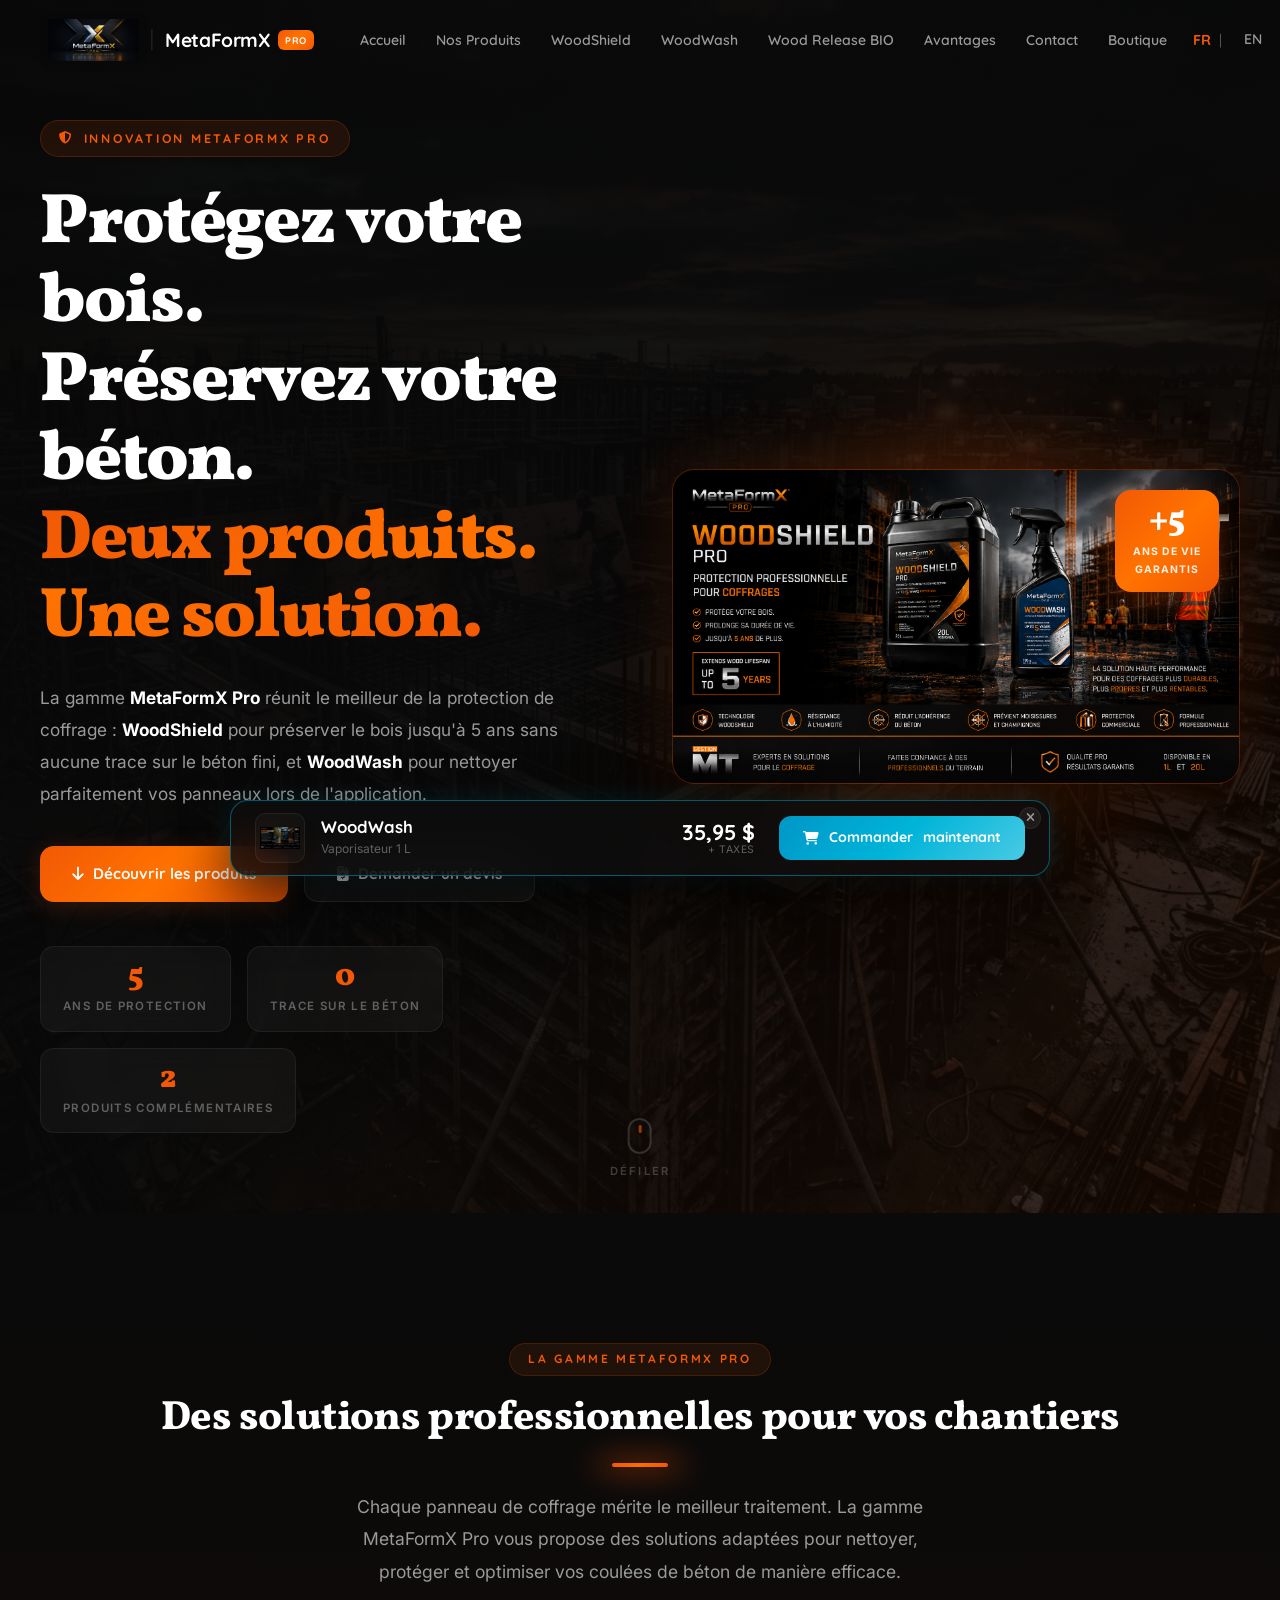
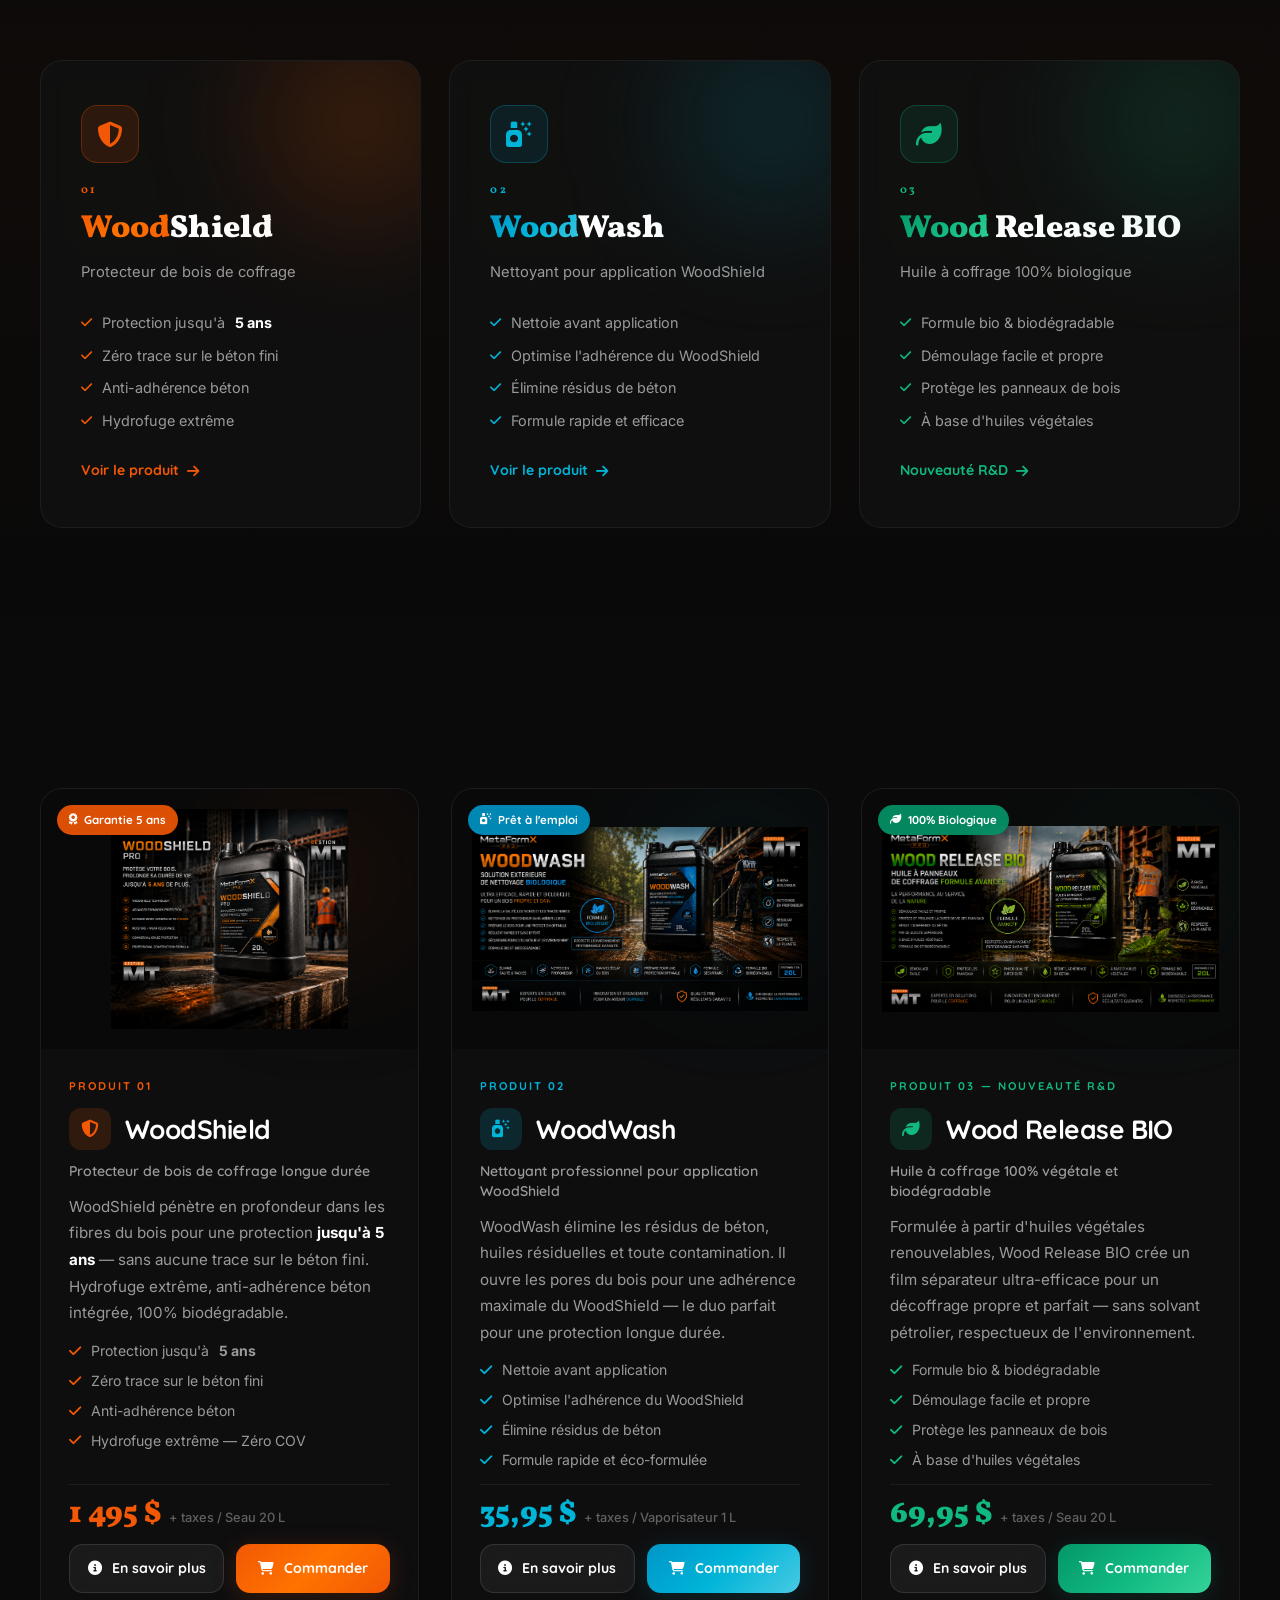
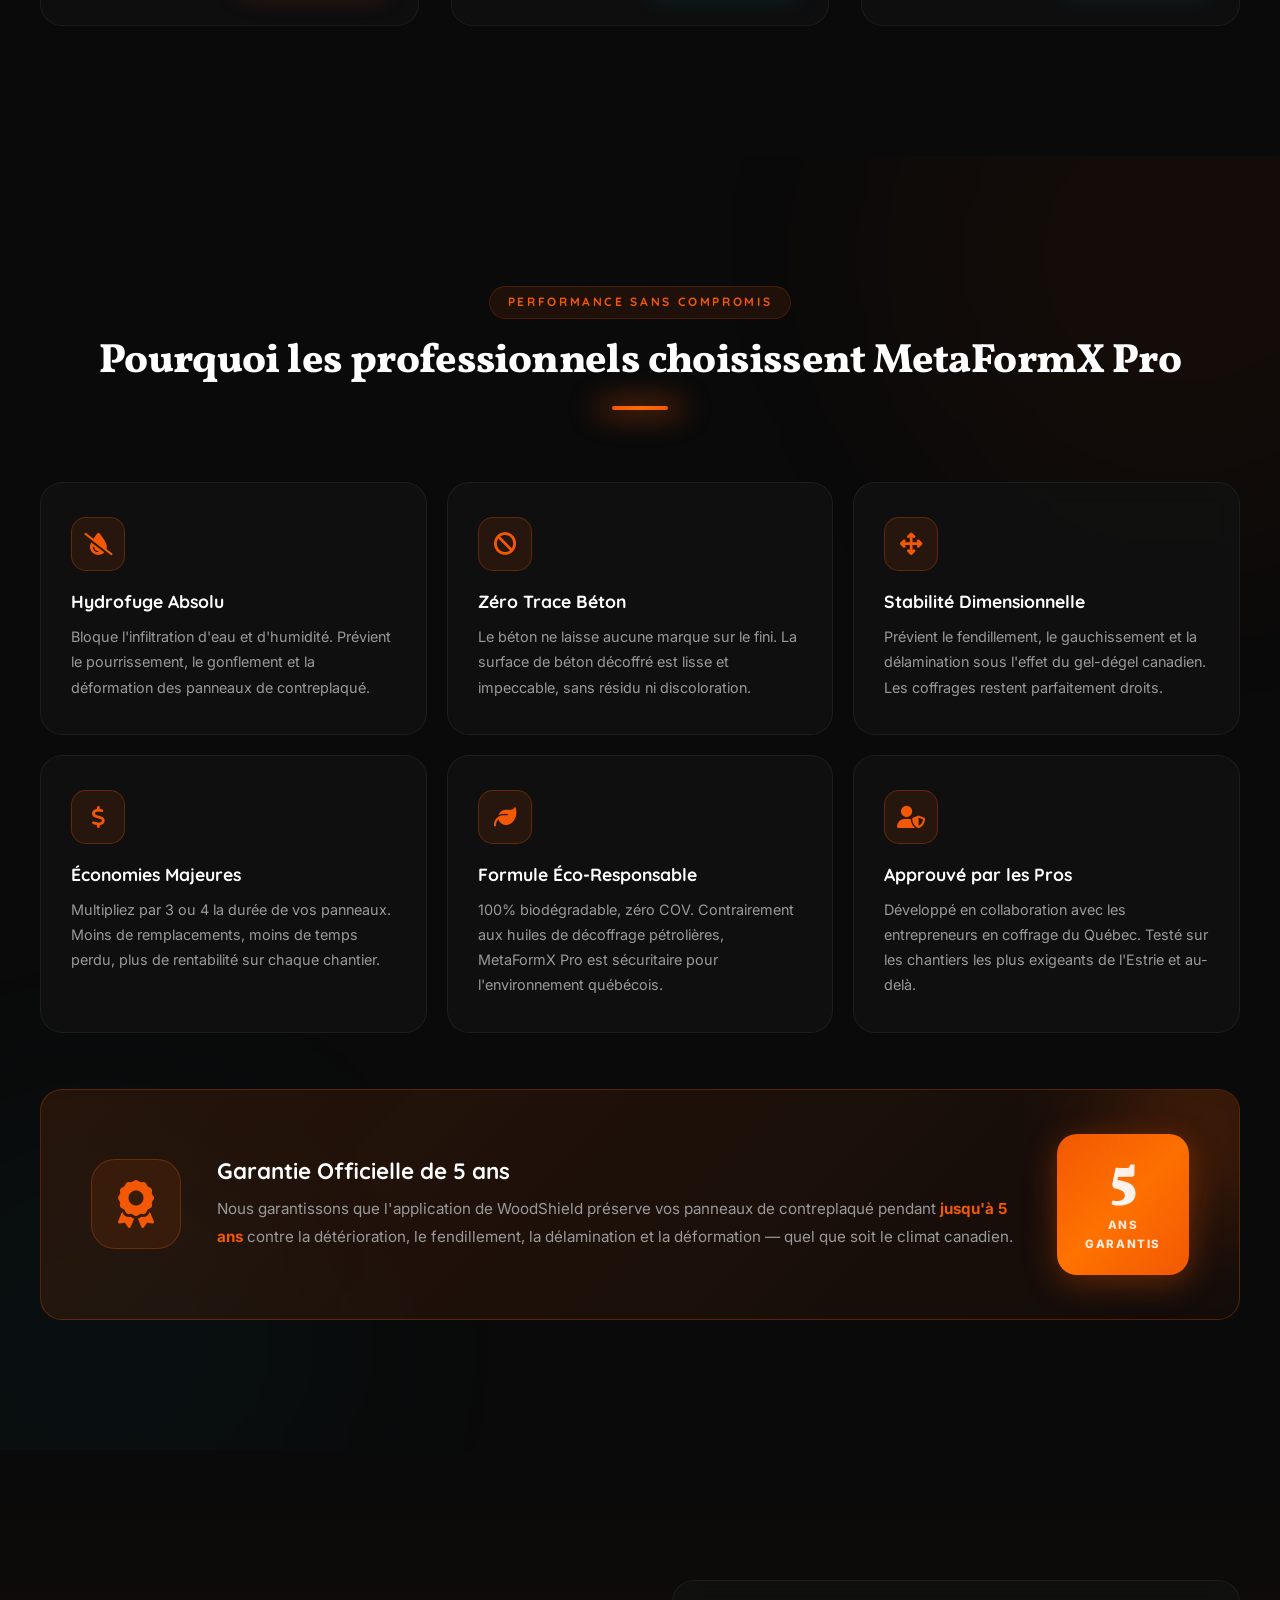
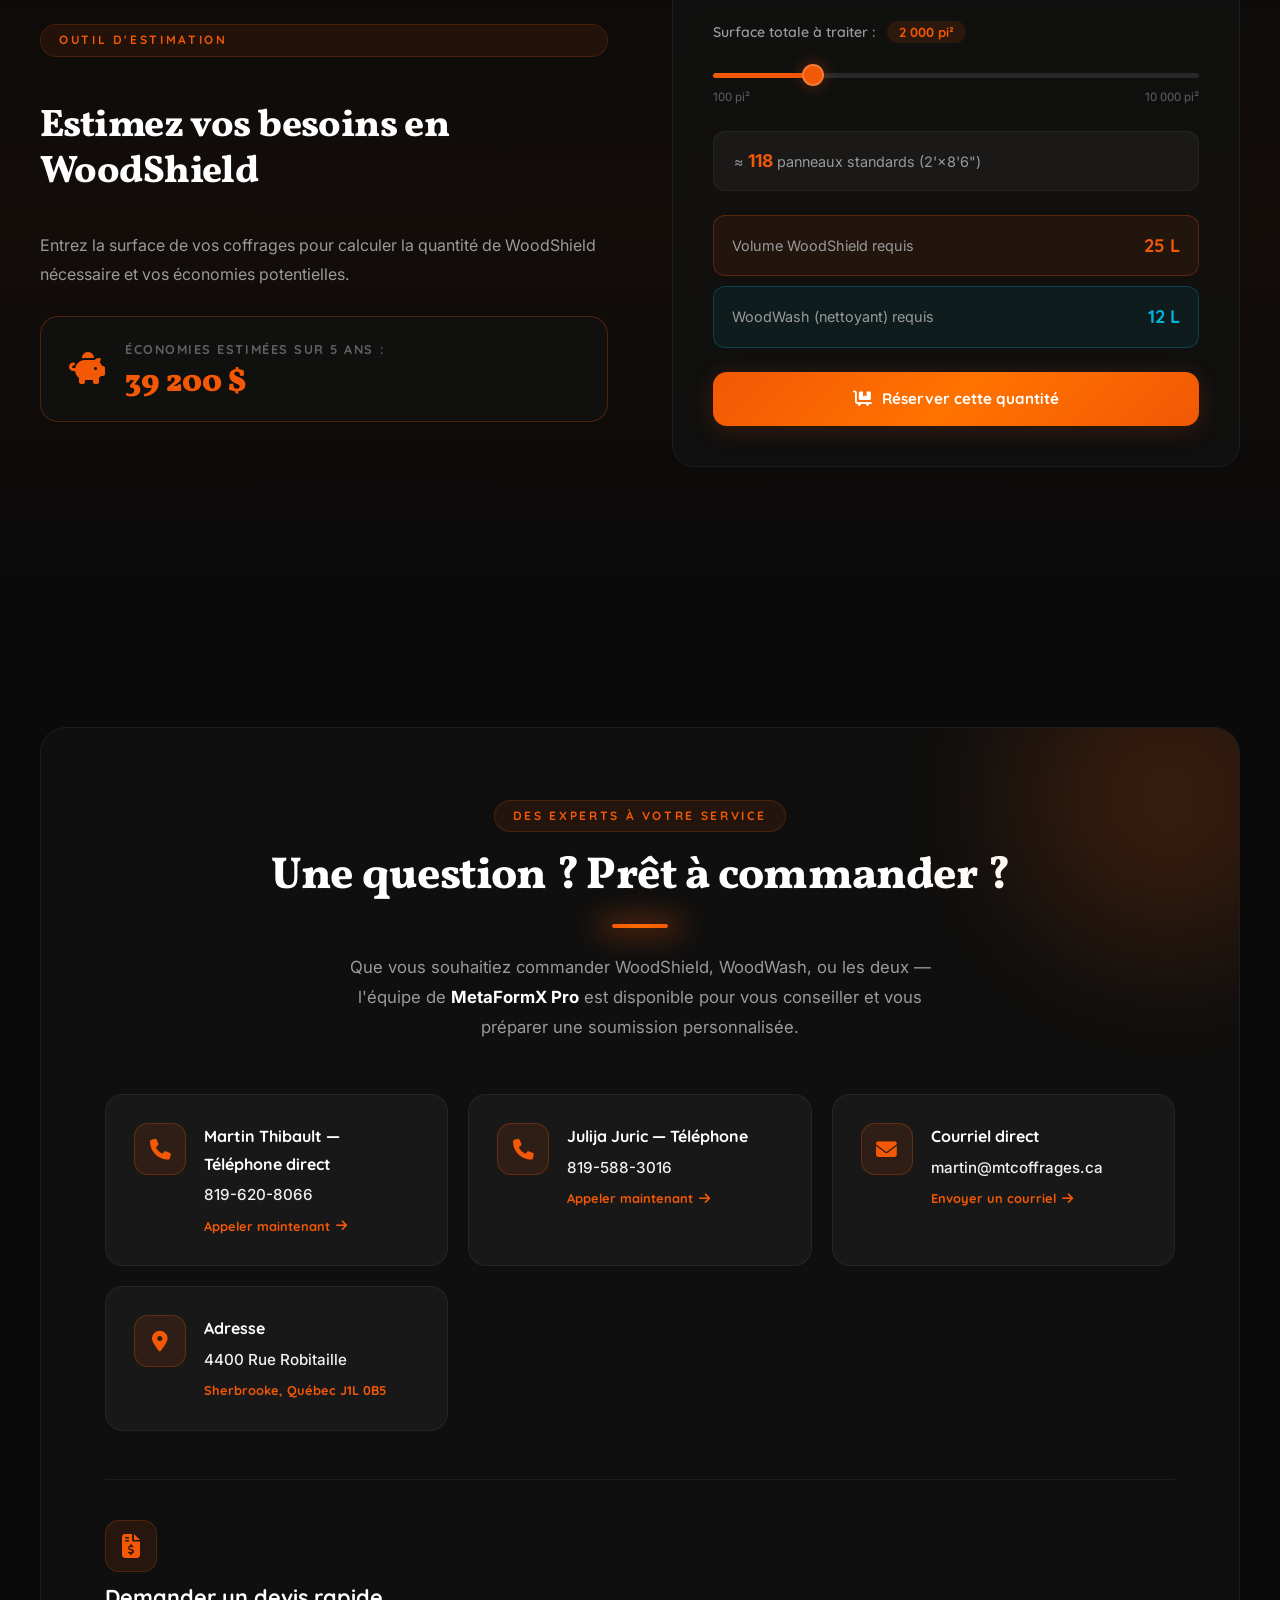
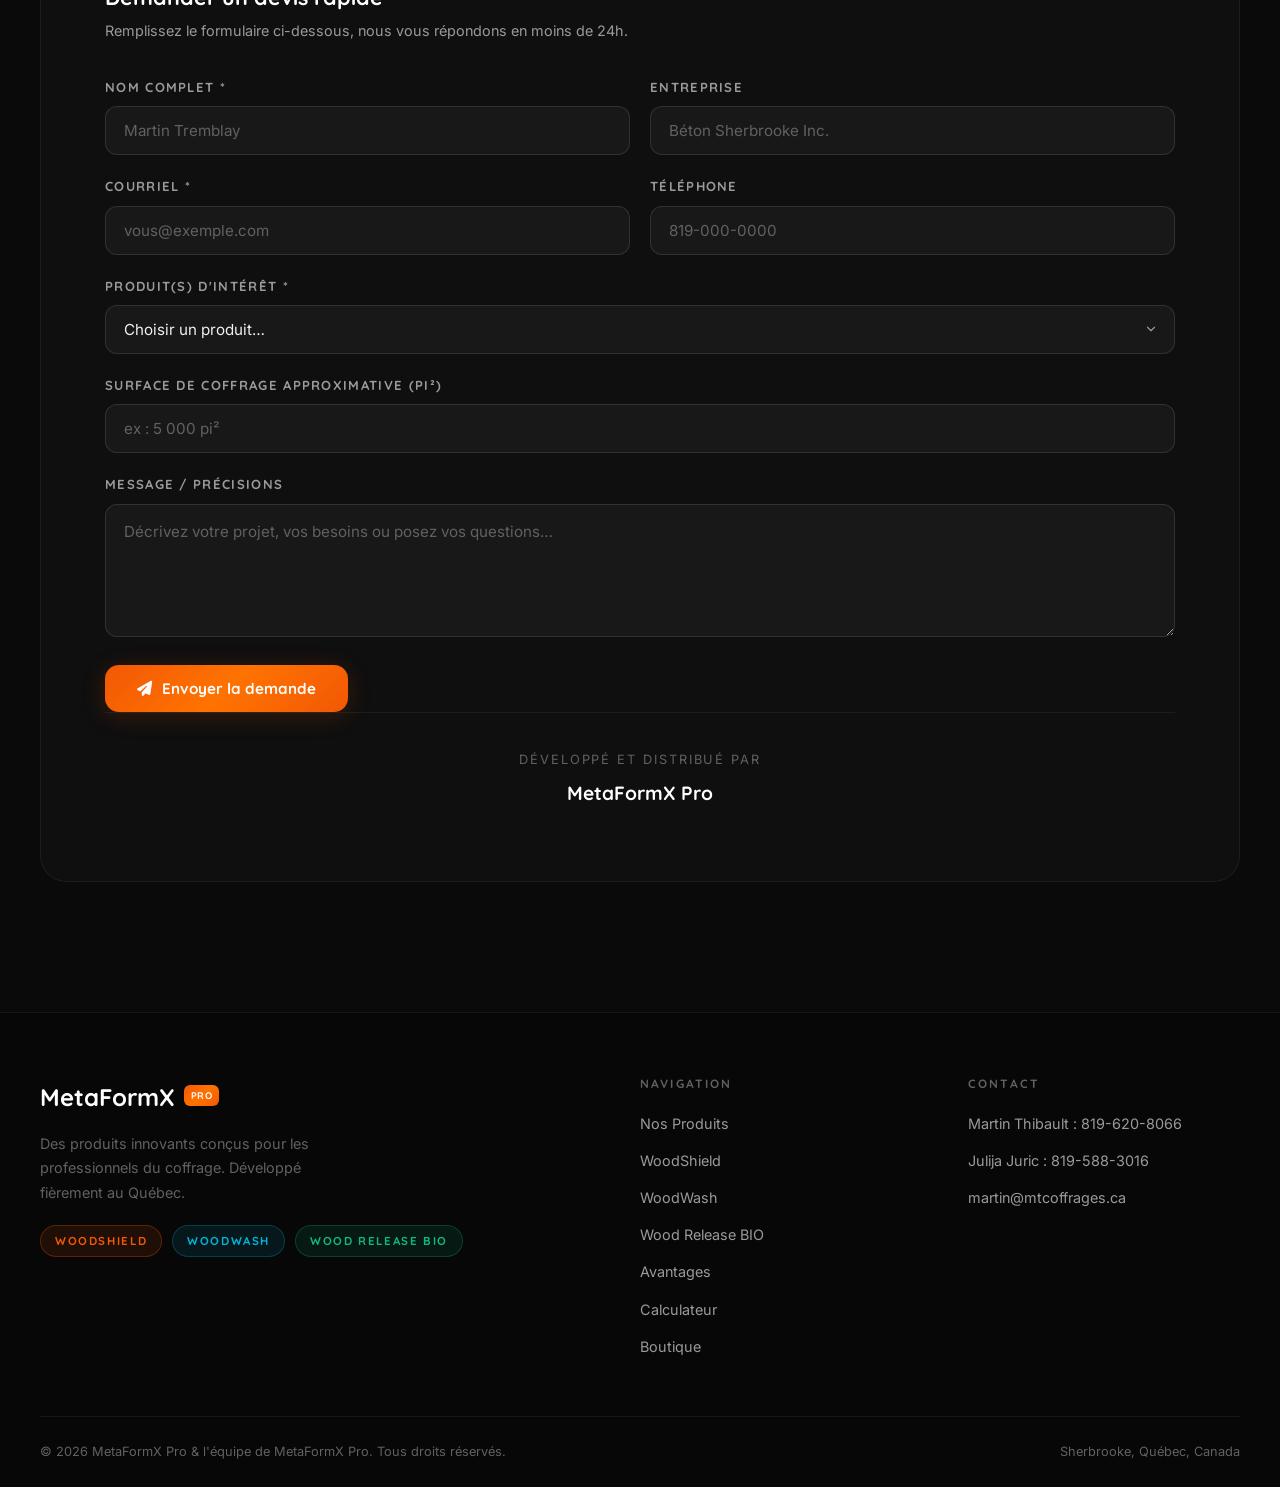
==== index.html @ 59801c7a "Add files via upload" ====
﻿<!DOCTYPE html>







<html lang="fr-CA">







<head>







    <meta charset="UTF-8">







    <meta name="viewport" content="width=device-width, initial-scale=1.0">







    <title>MetaFormX Pro - La gamme professionnelle de produits pour panneaux de coffrage</title>















    <!-- Favicons -->







    <link rel="icon" href="favicon.png" type="image/png" sizes="32x32">







    <link rel="apple-touch-icon" href="apple-touch-icon.png">















    <!-- SEO Meta Tags -->







    <meta name="description" content="MetaFormX Pro : la gamme professionnelle de produits pour panneaux de coffrage. WoodShield protège jusqu'à 5 ans sans trace sur le béton. WoodWash nettoie efficacement. Wood Release BIO, l'agent de démoulage 100 % végétal.">







    <meta name="keywords" content="MetaFormX Pro, WoodShield, WoodWash, coffrage béton, protecteur bois coffrage, nettoyant coffrage, produits de béton, usine de préfabriqué, béton préfabriqué, agent de démoulage béton, MetaFormX Pro, Sherbrooke">







    <meta name="author" content="MetaFormX Pro">







    <meta name="robots" content="index, follow, max-image-preview:large">







    <link rel="canonical" href="https://metaformxpro.ca/">







    <link rel="alternate" hreflang="fr" href="https://metaformxpro.ca/">







    <link rel="alternate" hreflang="en" href="https://metaformxpro.ca/index-en.html">







    <link rel="alternate" hreflang="x-default" href="https://metaformxpro.ca/">















    <!-- Open Graph -->







    <meta property="og:type" content="website">







    <meta property="og:url" content="https://metaformxpro.ca/">







    <meta property="og:title" content="MetaFormX Pro - La gamme professionnelle de produits pour panneaux de coffrage">







    <meta property="og:description" content="MetaFormX Pro : la gamme professionnelle de produits pour panneaux de coffrage. WoodShield, WoodWash & Wood Release BIO.">







    <meta property="og:image" content="https://metaformxpro.ca/e7608868-1004-48f4-b20f-2f2b22e379a1.jpg">







    <meta property="og:site_name" content="MetaFormX Pro">







    <meta property="og:locale" content="fr_CA">















    <!-- Twitter Cards -->







    <meta name="twitter:card" content="summary_large_image">







    <meta name="twitter:title" content="MetaFormX Pro - La gamme professionnelle de produits pour panneaux de coffrage">







    <meta name="twitter:description" content="MetaFormX Pro : la gamme professionnelle de produits pour panneaux de coffrage. WoodShield, WoodWash & Wood Release BIO.">







    <meta name="twitter:image" content="https://metaformxpro.ca/e7608868-1004-48f4-b20f-2f2b22e379a1.jpg">















    <meta name="theme-color" content="#f25805">















    <!-- JSON-LD Structured Data -->







    <script type="application/ld+json">







    {







      "@context": "https://schema.org",







      "@graph": [







        {







          "@type": "Organization",







          "@id": "https://locationcoffrages.ca/#organization",







          "name": "MetaFormX Pro",







          "url": "https://locationcoffrages.ca",







          "address": {







            "@type": "PostalAddress",







            "addressLocality": "Sherbrooke",







            "addressRegion": "QC",







            "addressCountry": "CA"







          }







        },







        {







          "@type": "Product",







          "name": "WoodShield",







          "image": "https://metaformxpro.ca/wood%20shield%20presentation%20good.png",







          "description": "Protecteur révolutionnaire pour panneaux de coffrage en bois. Protection jusqu'à 5 ans, sans trace sur le béton.",







          "brand": {







            "@type": "Brand",







            "name": "MetaFormX Pro"







          },







          "offers": {







            "@type": "Offer",







            "price": "1495.00",







            "priceCurrency": "CAD",







            "availability": "https://schema.org/InStock",







            "url": "https://metaformxpro.ca/",







            "seller": {







              "@id": "https://locationcoffrages.ca/#organization"







            },







            "shippingDetails": {







              "@type": "OfferShippingDetails",







              "shippingRate": {







                "@type": "MonetaryAmount",







                "value": "0.00",







                "currency": "CAD"







              },







              "shippingDestination": {







                "@type": "DefinedRegion",







                "addressCountry": "CA"







              },







              "deliveryTime": {







                "@type": "ShippingDeliveryTime",







                "handlingTime": {







                  "@type": "QuantitativeValue",







                  "minValue": 0,







                  "maxValue": 1,







                  "unitCode": "DAY"







                },







                "transitTime": {







                  "@type": "QuantitativeValue",







                  "minValue": 1,







                  "maxValue": 3,







                  "unitCode": "DAY"







                }







              }







            },







            "hasMerchantReturnPolicy": {







              "@type": "MerchantReturnPolicy",







              "applicableCountry": "CA",







              "returnPolicyCategory": "https://schema.org/MerchantReturnFiniteReturnPeriod",







              "merchantReturnDays": 30,







              "returnMethod": "https://schema.org/ReturnByMail",







              "returnFees": "https://schema.org/FreeReturn"







            }







          }







        },







        {







          "@type": "Product",







          "name": "WoodWash",







          "image": "https://metaformxpro.ca/WoodWash%20descriptif%20Good.png",







          "description": "Nettoyant sans effort qui décompose le béton incrusté sur le coffrage.",







          "brand": {







            "@type": "Brand",







            "name": "MetaFormX Pro"







          },







          "offers": {







            "@type": "Offer",







            "price": "35.95",







            "priceCurrency": "CAD",







            "availability": "https://schema.org/InStock",







            "url": "https://metaformxpro.ca/",







            "seller": {







              "@id": "https://locationcoffrages.ca/#organization"







            },







            "shippingDetails": {







              "@type": "OfferShippingDetails",







              "shippingRate": {







                "@type": "MonetaryAmount",







                "value": "0.00",







                "currency": "CAD"







              },







              "shippingDestination": {







                "@type": "DefinedRegion",







                "addressCountry": "CA"







              },







              "deliveryTime": {







                "@type": "ShippingDeliveryTime",







                "handlingTime": {







                  "@type": "QuantitativeValue",







                  "minValue": 0,







                  "maxValue": 1,







                  "unitCode": "DAY"







                },







                "transitTime": {







                  "@type": "QuantitativeValue",







                  "minValue": 1,







                  "maxValue": 3,







                  "unitCode": "DAY"







                }







              }







            },







            "hasMerchantReturnPolicy": {







              "@type": "MerchantReturnPolicy",







              "applicableCountry": "CA",







              "returnPolicyCategory": "https://schema.org/MerchantReturnFiniteReturnPeriod",







              "merchantReturnDays": 30,







              "returnMethod": "https://schema.org/ReturnByMail",







              "returnFees": "https://schema.org/FreeReturn"







            }







          }







        },







        {







          "@type": "Product",







          "name": "Wood Release BIO",







          "image": "https://metaformxpro.ca/Wood%20release%20bio%20good.png",







          "description": "Agent de démoulage 100% végétal et biodégradable.",







          "brand": {







            "@type": "Brand",







            "name": "MetaFormX Pro"







          },







          "offers": {







            "@type": "Offer",







            "price": "69.95",







            "priceCurrency": "CAD",







            "availability": "https://schema.org/InStock",







            "url": "https://metaformxpro.ca/",







            "seller": {







              "@id": "https://locationcoffrages.ca/#organization"







            },







            "shippingDetails": {







              "@type": "OfferShippingDetails",







              "shippingRate": {







                "@type": "MonetaryAmount",







                "value": "0.00",







                "currency": "CAD"







              },







              "shippingDestination": {







                "@type": "DefinedRegion",







                "addressCountry": "CA"







              },







              "deliveryTime": {







                "@type": "ShippingDeliveryTime",







                "handlingTime": {







                  "@type": "QuantitativeValue",







                  "minValue": 0,







                  "maxValue": 1,







                  "unitCode": "DAY"







                },







                "transitTime": {







                  "@type": "QuantitativeValue",







                  "minValue": 1,







                  "maxValue": 3,







                  "unitCode": "DAY"







                }







              }







            },







            "hasMerchantReturnPolicy": {







              "@type": "MerchantReturnPolicy",







              "applicableCountry": "CA",







              "returnPolicyCategory": "https://schema.org/MerchantReturnFiniteReturnPeriod",







              "merchantReturnDays": 30,







              "returnMethod": "https://schema.org/ReturnByMail",







              "returnFees": "https://schema.org/FreeReturn"







            }







          }







        }







      ]







    }







    </script>















    <!-- Fonts -->







    <link rel="preconnect" href="https://fonts.googleapis.com">







    <link rel="preconnect" href="https://fonts.gstatic.com" crossorigin>







    <link href="https://fonts.googleapis.com/css2?family=Inter:wght@300;400;500;600;700&family=Quicksand:wght@400;500;600;700&family=Vollkorn:ital,wght@0,400;0,700;0,900;1,400&display=swap" rel="stylesheet">















    <!-- FontAwesome -->







    <link rel="stylesheet" href="https://cdnjs.cloudflare.com/ajax/libs/font-awesome/6.4.0/css/all.min.css">















    <!-- Stylesheet -->







    <link rel="stylesheet" href="style.css">







</head>







<body>















    <!-- ═══════════════════════════════════════════







         HEADER / NAVIGATION







    ═══════════════════════════════════════════ -->







    <header class="site-header" id="site-header">







        <div class="header-inner">







            <a href="#hero" class="logo" id="logo-link">







                <img src="logo compagnie..png" alt="Location de Coffrages" class="logo-img-company">







                <span class="logo-sep">|</span>







                <span class="logo-brand">MetaFormX <span class="pro-badge">PRO</span></span>







            </a>















            <nav class="main-nav" id="main-nav" aria-label="Navigation principale">







                <ul>







                    <li><a href="index.html" id="nav-accueil">Accueil</a></li>







                    <li><a href="index.html#produits" id="nav-produits">Nos Produits</a></li>







                    <li><a href="produit-woodshield.html" id="nav-woodshield">WoodShield</a></li>







                    <li><a href="produit-woodwash.html" id="nav-woodwash">WoodWash</a></li>







                    <li><a href="produit-wood-release-bio.html" id="nav-biopaneloil">Wood Release BIO</a></li>







                    <li><a href="index.html#avantages" id="nav-avantages">Avantages</a></li>







                    <li><a href="index.html#contact" id="nav-contact">Contact</a></li>







                    <li><a href="boutique.html" id="nav-boutique">Boutique</a></li>







                    <li class="lang-switcher">







                        <span class="lang-current">FR</span>







                        <span class="lang-sep">|</span>







                        <a href="index-en.html" class="lang-link" aria-label="Switch to English">EN</a>







                    </li>







                </ul>







            </nav>















            <a href="#contact" class="nav-cta-btn" id="header-cta">







                <i class="fa-solid fa-paper-plane"></i> Obtenir un devis







            </a>















            <button class="hamburger" id="hamburger" aria-label="Ouvrir le menu" aria-expanded="false">







                <span></span><span></span><span></span>







            </button>







        </div>







    </header>















    <!-- Mobile drawer -->







    <div class="mobile-drawer" id="mobile-drawer">







        <ul>







            <li><a href="index.html" class="mob-link">Accueil</a></li>







            <li><a href="index.html#produits" class="mob-link">Nos Produits</a></li>







            <li><a href="produit-woodshield.html" class="mob-link">WoodShield</a></li>







            <li><a href="produit-woodwash.html" class="mob-link">WoodWash</a></li>







            <li><a href="produit-wood-release-bio.html" class="mob-link">Wood Release BIO</a></li>







            <li><a href="index.html#avantages" class="mob-link">Avantages</a></li>







            <li><a href="index.html#contact" class="mob-link">Contact</a></li>







            <li><a href="boutique.html" class="mob-link">Boutique</a></li>







            <li><a href="boutique.html" class="mob-link mob-cta">Commander</a></li>







            <li class="mob-lang-switcher-row">







                <span class="mob-lang-current">FR</span>







                <span class="mob-lang-sep">|</span>







                <a href="index-en.html" class="mob-lang-link">EN</a>







            </li>







        </ul>







    </div>







    <div class="drawer-overlay" id="drawer-overlay"></div>















    <main>















        <!-- ═══════════════════════════════════════════







             HERO SECTION







        ═══════════════════════════════════════════ -->







        <section class="hero" id="hero">







            <div class="hero-bg">







                <img src="hero-bg.png" alt="" class="hero-bg-img" aria-hidden="true" fetchpriority="high">







                <div class="hero-bg-overlay"></div>







            </div>















            <div class="hero-content container">







                <div class="hero-text aos-fade-up">







                    <div class="hero-eyebrow">







                        <i class="fa-solid fa-shield-halved"></i>







                        Innovation MetaFormX Pro







                    </div>







                    <h1 id="main-title">







                        Protégez votre bois.<br>







                        Préservez votre béton.<br>







                        <span class="hero-highlight">Deux produits. Une solution.</span>







                    </h1>







                    <p class="hero-subtitle" id="hero-desc">







                        La gamme <strong>MetaFormX Pro</strong> réunit le meilleur de la protection de coffrage : 







                        <strong>WoodShield</strong> pour préserver le bois jusqu'à 5 ans sans aucune trace sur le béton fini, 







                        et <strong>WoodWash</strong> pour nettoyer parfaitement vos panneaux lors de l'application.







                    </p>







                    <div class="hero-actions">







                        <a href="#produits" class="btn btn-primary" id="hero-btn-discover">







                            <i class="fa-solid fa-arrow-down"></i> Découvrir les produits







                        </a>







                        <a href="#contact" class="btn btn-ghost" id="hero-btn-quote">







                            <i class="fa-solid fa-file-invoice-dollar"></i> Demander un devis







                        </a>







                    </div>







                    <div class="hero-stats">







                        <div class="stat-pill" id="stat-1">







                            <span class="stat-num">5</span>







                            <span class="stat-lbl">ans de protection</span>







                        </div>







                        <div class="stat-pill" id="stat-2">







                            <span class="stat-num">0</span>







                            <span class="stat-lbl">trace sur le béton</span>







                        </div>







                        <div class="stat-pill" id="stat-3">







                            <span class="stat-num">2</span>







                            <span class="stat-lbl">produits complémentaires</span>







                        </div>







                    </div>







                </div>















                <div class="hero-visual aos-fade-right">







                    <div class="hero-img-glow"></div>







                    <div class="hero-product-card" id="hero-product-card">







                        <img src="pub all product good.png" loading="lazy" 







                             alt="MetaFormX Pro WoodShield 20L et WoodWash 1L sur chantier" 







                             class="hero-product-img" id="hero-img">







                        <div class="hero-guarantee-badge" id="hero-badge">







                            <span class="badge-num">+5</span>







                            <span class="badge-txt">Ans de vie<br>garantis</span>







                        </div>







                    </div>







                </div>







            </div>















            <div class="scroll-cue" id="scroll-cue">







                <span class="mouse-wrap"><span class="mouse-wheel"></span></span>







                <span>Défiler</span>







            </div>







        </section>















        <!-- ═══════════════════════════════════════════







             PRODUCT OVERVIEW — TWO PRODUCTS INTRO







        ═══════════════════════════════════════════ -->







        <section class="products-intro" id="produits">







            <div class="container">







                <div class="section-header aos-fade-up">







                    <span class="section-tag">La gamme MetaFormX Pro</span>







                    <h2 class="section-title" id="products-title">Des solutions professionnelles pour vos chantiers</h2>







                    <div class="title-rule"></div>







                    <p class="section-desc">







                        Chaque panneau de coffrage mérite le meilleur traitement. La gamme MetaFormX Pro vous propose des solutions adaptées pour nettoyer, protéger et optimiser vos coulées de béton de manière efficace.







                    </p>







                </div>















                <div class="product-duo-grid">







                    <!-- WoodShield Card -->







                    <a href="produit-woodshield.html" class="duo-card duo-shield aos-fade-up" id="duo-woodshield">







                        <div class="duo-card-glow"></div>







                        <div class="duo-icon-wrap">







                            <i class="fa-solid fa-shield-halved"></i>







                        </div>







                        <div class="duo-num">01</div>







                        <h3 class="duo-name"><span class="prod-primary-part">Wood</span><span class="prod-secondary-part">Shield</span></h3>







                        <p class="duo-tagline">Protecteur de bois de coffrage</p>







                        <ul class="duo-points">







                            <li><i class="fa-solid fa-check"></i> Protection jusqu'à <strong>5 ans</strong></li>







                            <li><i class="fa-solid fa-check"></i> Zéro trace sur le béton fini</li>







                            <li><i class="fa-solid fa-check"></i> Anti-adhérence béton</li>







                            <li><i class="fa-solid fa-check"></i> Hydrofuge extrême</li>







                        </ul>







                        <span class="duo-cta">Voir le produit <i class="fa-solid fa-arrow-right"></i></span>







                    </a>















                    <!-- WoodWash Card -->







                    <a href="produit-woodwash.html" class="duo-card duo-wash aos-fade-up delay-2" id="duo-woodwash">







                        <div class="duo-card-glow wash-glow"></div>







                        <div class="duo-icon-wrap wash-icon">







                            <i class="fa-solid fa-spray-can-sparkles"></i>







                        </div>







                        <div class="duo-num wash-num">02</div>







                        <h3 class="duo-name"><span class="prod-primary-part">Wood</span><span class="prod-secondary-part">Wash</span></h3>







                        <p class="duo-tagline">Nettoyant pour application WoodShield</p>







                        <ul class="duo-points">







                            <li><i class="fa-solid fa-check"></i> Nettoie avant application</li>







                            <li><i class="fa-solid fa-check"></i> Optimise l'adhérence du WoodShield</li>







                            <li><i class="fa-solid fa-check"></i> Élimine résidus de béton</li>







                            <li><i class="fa-solid fa-check"></i> Formule rapide et efficace</li>







                        </ul>







                        <span class="duo-cta">Voir le produit <i class="fa-solid fa-arrow-right"></i></span>







                    </a>















                    <!-- Wood Release BIO Card -->







                    <a href="produit-wood-release-bio.html" class="duo-card duo-bio aos-fade-up delay-3" id="duo-biopaneloil">







                        <div class="duo-card-glow bio-glow"></div>







                        <div class="duo-icon-wrap bio-icon">







                            <i class="fa-solid fa-leaf"></i>







                        </div>







                        <div class="duo-num bio-num">03</div>







                        <h3 class="duo-name"><span class="prod-primary-part">Wood</span> <span class="prod-secondary-part">Release</span> <span class="prod-tertiary-part">BIO</span></h3>







                        <p class="duo-tagline">Huile à coffrage 100% biologique</p>







                        <ul class="duo-points">







                            <li><i class="fa-solid fa-check"></i> Formule bio & biodégradable</li>







                            <li><i class="fa-solid fa-check"></i> Démoulage facile et propre</li>







                            <li><i class="fa-solid fa-check"></i> Protège les panneaux de bois</li>







                            <li><i class="fa-solid fa-check"></i> À base d'huiles végétales</li>







                        </ul>







                        <span class="duo-cta">Nouveauté R&D <i class="fa-solid fa-arrow-right"></i></span>







                    </a>







                </div>







            </div>







        </section>















        <!-- ═══════════════════════════════════════════







             PRODUCTS SUMMARY CARDS (simplified on homepage)







        ═══════════════════════════════════════════ -->







        <section class="products-summary-section" id="woodshield">







            <div class="container">







                <div class="psumm-grid">















                    <!-- WoodShield Card -->







                    <div class="psumm-card psumm-shield aos-fade-up" id="psumm-woodshield">







                        <div class="psumm-card-glow"></div>







                        <div class="psumm-img-wrap">







                            <img src="wood shield presentation good.png" alt="WoodShield 20L" class="psumm-img">







                            <div class="psumm-badge"><i class="fa-solid fa-award"></i> Garantie 5 ans</div>







                        </div>







                        <div class="psumm-content">







                            <div class="psumm-num">Produit 01</div>







                            <div class="psumm-icon-row">







                                <div class="psumm-icon shield-icon-bg"><i class="fa-solid fa-shield-halved"></i></div>







                                <h2 class="psumm-name"><span class="prod-primary-part">Wood</span><span class="prod-secondary-part">Shield</span></h2>







                            </div>







                            <p class="psumm-tagline">Protecteur de bois de coffrage longue durée</p>







                            <p class="psumm-desc">WoodShield pénètre en profondeur dans les fibres du bois pour une protection <strong>jusqu'à 5 ans</strong> — sans aucune trace sur le béton fini. Hydrofuge extrême, anti-adhérence béton intégrée, 100% biodégradable.</p>







                            <ul class="psumm-points">







                                <li><i class="fa-solid fa-check"></i> Protection jusqu'à <strong>5 ans</strong></li>







                                <li><i class="fa-solid fa-check"></i> Zéro trace sur le béton fini</li>







                                <li><i class="fa-solid fa-check"></i> Anti-adhérence béton</li>







                                <li><i class="fa-solid fa-check"></i> Hydrofuge extrême — Zéro COV</li>







                            </ul>







                            <div class="psumm-price">







                                <span class="psumm-price-num">1 495 $</span>







                                <span class="psumm-price-unit">+ taxes / Seau 20 L</span>







                            </div>







                            <div class="psumm-actions">







                                <a href="produit-woodshield.html" class="btn btn-ghost psumm-learn-btn" id="woodshield-learn">







                                    <i class="fa-solid fa-circle-info"></i> En savoir plus







                                </a>







                                <a href="boutique.html?add=woodshield" class="btn btn-primary psumm-order-btn" id="woodshield-order">







                                    <i class="fa-solid fa-cart-shopping"></i> Commander







                                </a>







                            </div>







                        </div>







                    </div>















                    <!-- WoodWash Card -->







                    <div class="psumm-card psumm-wash aos-fade-up delay-2" id="psumm-woodwash">







                        <div class="psumm-card-glow wash-card-glow"></div>







                        <div class="psumm-img-wrap">







                            <img src="WoodWash descriptif Good.png" alt="WoodWash 1L" class="psumm-img" loading="lazy">







                            <div class="psumm-badge psumm-badge-wash"><i class="fa-solid fa-spray-can-sparkles"></i> Prêt à l'emploi</div>







                        </div>







                        <div class="psumm-content">







                            <div class="psumm-num wash-num">Produit 02</div>







                            <div class="psumm-icon-row">







                                <div class="psumm-icon wash-icon-bg"><i class="fa-solid fa-spray-can-sparkles"></i></div>







                                <h2 class="psumm-name"><span class="prod-primary-part">Wood</span><span class="prod-secondary-part">Wash</span></h2>







                            </div>







                            <p class="psumm-tagline">Nettoyant professionnel pour application WoodShield</p>







                            <p class="psumm-desc">WoodWash élimine les résidus de béton, huiles résiduelles et toute contamination. Il ouvre les pores du bois pour une adhérence maximale du WoodShield — le duo parfait pour une protection longue durée.</p>







                            <ul class="psumm-points">







                                <li><i class="fa-solid fa-check"></i> Nettoie avant application</li>







                                <li><i class="fa-solid fa-check"></i> Optimise l'adhérence du WoodShield</li>







                                <li><i class="fa-solid fa-check"></i> Élimine résidus de béton</li>







                                <li><i class="fa-solid fa-check"></i> Formule rapide et éco-formulée</li>







                            </ul>







                            <div class="psumm-price">







                                <span class="psumm-price-num wash-price">35,95 $</span>







                                <span class="psumm-price-unit">+ taxes / Vaporisateur 1 L</span>







                            </div>







                            <div class="psumm-actions">







                                <a href="produit-woodwash.html" class="btn btn-ghost psumm-learn-btn" id="woodwash-learn">







                                    <i class="fa-solid fa-circle-info"></i> En savoir plus







                                </a>







                                <a href="boutique.html?add=woodwash" class="btn btn-wash psumm-order-btn" id="woodwash-order">







                                    <i class="fa-solid fa-cart-shopping"></i> Commander







                                </a>







                            </div>







                        </div>







                    </div>















                    <!-- Wood Release BIO Card -->







                    <div class="psumm-card psumm-bio aos-fade-up delay-3" id="psumm-biopaneloil">







                        <div class="psumm-card-glow bio-card-glow"></div>







                        <div class="psumm-img-wrap">







                            <img src="Wood release bio good.png" alt="Wood Release BIO 20L" class="psumm-img">







                            <div class="psumm-badge psumm-badge-bio"><i class="fa-solid fa-leaf"></i> 100% Biologique</div>







                        </div>







                        <div class="psumm-content">







                            <div class="psumm-num bio-num">Produit 03 — Nouveauté R&D</div>







                            <div class="psumm-icon-row">







                                <div class="psumm-icon bio-icon-bg"><i class="fa-solid fa-leaf"></i></div>







                                <h2 class="psumm-name"><span class="prod-primary-part">Wood</span> <span class="prod-secondary-part">Release</span> <span class="prod-tertiary-part">BIO</span></h2>







                            </div>







                            <p class="psumm-tagline">Huile à coffrage 100% végétale et biodégradable</p>







                            <p class="psumm-desc">Formulée à partir d'huiles végétales renouvelables, Wood Release BIO crée un film séparateur ultra-efficace pour un décoffrage propre et parfait — sans solvant pétrolier, respectueux de l'environnement.</p>







                            <ul class="psumm-points">







                                <li><i class="fa-solid fa-check"></i> Formule bio &amp; biodégradable</li>







                                <li><i class="fa-solid fa-check"></i> Démoulage facile et propre</li>







                                <li><i class="fa-solid fa-check"></i> Protège les panneaux de bois</li>







                                <li><i class="fa-solid fa-check"></i> À base d'huiles végétales</li>







                            </ul>







                            <div class="psumm-price">







                                <span class="psumm-price-num bio-price">69,95 $</span>







                                <span class="psumm-price-unit">+ taxes / Seau 20 L</span>







                            </div>







                            <div class="psumm-actions">







                                <a href="produit-wood-release-bio.html" class="btn btn-ghost psumm-learn-btn" id="biopaneloil-learn">







                                    <i class="fa-solid fa-circle-info"></i> En savoir plus







                                </a>







                                <a href="boutique.html?add=biopaneloil" class="btn btn-bio psumm-order-btn" id="biopaneloil-order">







                                    <i class="fa-solid fa-cart-shopping"></i> Commander







                                </a>







                            </div>







                        </div>







                    </div>















                </div>







            </div>







        </section>















        <!-- Anchor targets for nav compatibility -->







        <span id="woodwash" style="display:none"></span>







        <span id="biopaneloil" style="display:none"></span>















        <!-- ═══════════════════════════════════════════







             COMPARATIVE SECTION







        ═══════════════════════════════════════════ -->







        <section class="benefits-section" id="avantages">







            <div class="benefits-bg-dec">







                <div class="bbd-1"></div>







                <div class="bbd-2"></div>







            </div>







            <div class="container">







                <div class="section-header aos-fade-up">







                    <span class="section-tag">Performance sans compromis</span>







                    <h2 class="section-title" id="benefits-title">Pourquoi les professionnels choisissent MetaFormX Pro</h2>







                    <div class="title-rule"></div>







                </div>















                <div class="benefits-grid">







                    <div class="benefit-card aos-fade-up" id="bc-1">







                        <div class="bc-icon-wrap">







                            <i class="fa-solid fa-droplet-slash"></i>







                        </div>







                        <h3>Hydrofuge Absolu</h3>







                        <p>Bloque l'infiltration d'eau et d'humidité. Prévient le pourrissement, le gonflement et la déformation des panneaux de contreplaqué.</p>







                    </div>















                    <div class="benefit-card aos-fade-up delay-1" id="bc-2">







                        <div class="bc-icon-wrap">







                            <i class="fa-solid fa-ban"></i>







                        </div>







                        <h3>Zéro Trace Béton</h3>







                        <p>Le béton ne laisse aucune marque sur le fini. La surface de béton décoffré est lisse et impeccable, sans résidu ni discoloration.</p>







                    </div>















                    <div class="benefit-card aos-fade-up delay-2" id="bc-3">







                        <div class="bc-icon-wrap">







                            <i class="fa-solid fa-arrows-up-down-left-right"></i>







                        </div>







                        <h3>Stabilité Dimensionnelle</h3>







                        <p>Prévient le fendillement, le gauchissement et la délamination sous l'effet du gel-dégel canadien. Les coffrages restent parfaitement droits.</p>







                    </div>















                    <div class="benefit-card aos-fade-up delay-3" id="bc-4">







                        <div class="bc-icon-wrap">







                            <i class="fa-solid fa-dollar-sign"></i>







                        </div>







                        <h3>Économies Majeures</h3>







                        <p>Multipliez par 3 ou 4 la durée de vos panneaux. Moins de remplacements, moins de temps perdu, plus de rentabilité sur chaque chantier.</p>







                    </div>















                    <div class="benefit-card aos-fade-up" id="bc-5">







                        <div class="bc-icon-wrap">







                            <i class="fa-solid fa-leaf"></i>







                        </div>







                        <h3>Formule Éco-Responsable</h3>







                        <p>100% biodégradable, zéro COV. Contrairement aux huiles de décoffrage pétrolières, MetaFormX Pro est sécuritaire pour l'environnement québécois.</p>







                    </div>















                    <div class="benefit-card aos-fade-up delay-1" id="bc-6">







                        <div class="bc-icon-wrap">







                            <i class="fa-solid fa-user-shield"></i>







                        </div>







                        <h3>Approuvé par les Pros</h3>







                        <p>Développé en collaboration avec les entrepreneurs en coffrage du Québec. Testé sur les chantiers les plus exigeants de l'Estrie et au-delà.</p>







                    </div>







                </div>















                <!-- Guarantee block -->







                <div class="guarantee-block aos-fade-up" id="guarantee-block">







                    <div class="guarantee-icon-big">







                        <i class="fa-solid fa-award"></i>







                    </div>







                    <div class="guarantee-text">







                        <h3>Garantie Officielle de 5 ans</h3>







                        <p>Nous garantissons que l'application de WoodShield préserve vos panneaux de contreplaqué pendant <strong>jusqu'à 5 ans</strong> contre la détérioration, le fendillement, la délamination et la déformation — quel que soit le climat canadien.</p>







                    </div>







                    <div class="guarantee-badge-big" id="big-badge">







                        <span class="gb-num">5</span>







                        <span class="gb-lbl">ANS<br>GARANTIS</span>







                    </div>







                </div>







            </div>







        </section>















        <!-- ═══════════════════════════════════════════







             CALCULATOR SECTION







        ═══════════════════════════════════════════ -->







        <section class="calc-section" id="calculateur">







            <div class="container">







                <div class="calc-wrapper">







                    <div class="calc-left aos-fade-right">







                        <span class="section-tag">Outil d'estimation</span>







                        <h2 class="calc-title" id="calc-title">Estimez vos besoins en WoodShield</h2>







                        <p>Entrez la surface de vos coffrages pour calculer la quantité de WoodShield nécessaire et vos économies potentielles.</p>







                        <div class="savings-box" id="savings-display-box">







                            <div class="sb-icon"><i class="fa-solid fa-piggy-bank"></i></div>







                            <div class="sb-info">







                                <span class="sb-label">Économies estimées sur 5 ans :</span>







                                <span class="sb-val" id="calc-savings">0,00 $</span>







                            </div>







                        </div>







                    </div>















                    <div class="calc-card aos-fade-left" id="calc-card">







                        <div class="calc-input-group">







                            <label for="surface-slider" class="calc-label">







                                Surface totale à traiter : <span class="val-badge" id="surface-val">2 000 pi²</span>







                            </label>







                            <input type="range" id="surface-slider" class="slider" min="100" max="10000" step="100" value="2000">







                            <div class="slider-minmax">







                                <span>100 pi²</span>







                                <span>10 000 pi²</span>







                            </div>







                        </div>















                        <div class="calc-equiv" id="panel-equiv">







                            ≈ <strong id="panels-num">588</strong> panneaux standards (2'×8'6")







                        </div>















                        <div class="calc-results" id="calc-results">







                            <div class="res-row res-highlight">







                                <span>Volume WoodShield requis</span>







                                <strong id="res-volume">40 L</strong>







                            </div>







                            <div class="res-row res-wash-highlight">







                                <span>WoodWash (nettoyant) requis</span>







                                <strong id="res-wash">12 L</strong>







                            </div>







                        </div>















                        <a href="#contact" class="btn btn-primary btn-full" id="calc-cta-btn">







                            <i class="fa-solid fa-cart-flatbed"></i> Réserver cette quantité







                        </a>







                    </div>







                </div>







            </div>







        </section>















        <!-- ═══════════════════════════════════════════







             CONTACT SECTION







        ═══════════════════════════════════════════ -->







        <section class="contact-section" id="contact">







            <div class="container">







                <div class="contact-card aos-fade-up" id="contact-main-card">







                    <div class="contact-header">







                        <span class="section-tag">Des experts à votre service</span>







                        <h2 class="contact-title" id="contact-title">Une question ? Prêt à commander ?</h2>







                        <div class="title-rule"></div>







                        <p class="contact-desc">







                            Que vous souhaitiez commander WoodShield, WoodWash, ou les deux — l'équipe de 







                            <strong>MetaFormX Pro</strong> est disponible pour vous conseiller et vous préparer une soumission personnalisée.







                        </p>







                    </div>















                    <div class="contact-methods" id="contact-methods">







                        <a href="tel:8196208066" class="cmethod" id="contact-phone-martin">







                            <div class="cmethod-icon"><i class="fa-solid fa-phone"></i></div>







                            <div class="cmethod-info">







                                <strong>Martin Thibault — Téléphone direct</strong>







                                <span class="cmethod-val">819-620-8066</span>







                                <span class="cmethod-action">Appeler maintenant <i class="fa-solid fa-arrow-right"></i></span>







                            </div>







                        </a>















                        <a href="tel:8195883016" class="cmethod" id="contact-phone-julija">







                            <div class="cmethod-icon"><i class="fa-solid fa-phone"></i></div>







                            <div class="cmethod-info">







                                <strong>Julija Juric — Téléphone</strong>







                                <span class="cmethod-val">819-588-3016</span>







                                <span class="cmethod-action">Appeler maintenant <i class="fa-solid fa-arrow-right"></i></span>







                            </div>







                        </a>















                        <a href="mailto:martin@mtcoffrages.ca?subject=Information%20MetaFormX%20Pro%20WoodShield%20WoodWash" class="cmethod" id="contact-email">







                            <div class="cmethod-icon"><i class="fa-solid fa-envelope"></i></div>







                            <div class="cmethod-info">







                                <strong>Courriel direct</strong>







                                <span class="cmethod-val">martin@mtcoffrages.ca</span>







                                <span class="cmethod-action">Envoyer un courriel <i class="fa-solid fa-arrow-right"></i></span>







                            </div>







                        </a>















                        <div class="cmethod cmethod-static" id="contact-address">







                            <div class="cmethod-icon"><i class="fa-solid fa-location-dot"></i></div>







                            <div class="cmethod-info">







                                <strong>Adresse</strong>







                                <span class="cmethod-val">4400 Rue Robitaille</span>







                                <span class="cmethod-action">Sherbrooke, Québec J1L 0B5</span>







                            </div>







                        </div>







                    </div>

















                    <!-- ─── FORMSPREE CONTACT FORM ─────────────────────────── -->
                    <div class="contact-form-wrap" id="contact-form-wrap">

                        <div class="cform-header">
                            <i class="fa-solid fa-file-invoice-dollar"></i>
                            <h3>Demander un devis rapide</h3>
                            <p>Remplissez le formulaire ci-dessous, nous vous répondons en moins de 24h.</p>
                        </div>

                        <form class="contact-form" id="contact-form" action="https://formspree.io/f/YOUR_FORM_ID" method="POST">

                            <div class="cform-row cform-two-col">
                                <div class="cform-group">
                                    <label for="cf-name">Nom complet *</label>
                                    <input type="text" id="cf-name" name="name" placeholder="Martin Tremblay" required autocomplete="name">
                                </div>
                                <div class="cform-group">
                                    <label for="cf-company">Entreprise</label>
                                    <input type="text" id="cf-company" name="company" placeholder="Béton Sherbrooke Inc." autocomplete="organization">
                                </div>
                            </div>

                            <div class="cform-row cform-two-col">
                                <div class="cform-group">
                                    <label for="cf-email">Courriel *</label>
                                    <input type="email" id="cf-email" name="email" placeholder="vous@exemple.com" required autocomplete="email">
                                </div>
                                <div class="cform-group">
                                    <label for="cf-phone">Téléphone</label>
                                    <input type="tel" id="cf-phone" name="phone" placeholder="819-000-0000" autocomplete="tel">
                                </div>
                            </div>

                            <div class="cform-row">
                                <div class="cform-group">
                                    <label for="cf-product">Produit(s) d'intérêt *</label>
                                    <select id="cf-product" name="product" required>
                                        <option value="" disabled selected>Choisir un produit…</option>
                                        <option value="WoodShield">WoodShield — Protecteur de coffrage</option>
                                        <option value="WoodWash">WoodWash — Nettoyant de coffrage</option>
                                        <option value="Wood Release BIO">Wood Release BIO — Agent de démoulage</option>
                                        <option value="Ensemble complet">Ensemble complet (tous les produits)</option>
                                    </select>
                                </div>
                            </div>

                            <div class="cform-row">
                                <div class="cform-group">
                                    <label for="cf-surface">Surface de coffrage approximative (pi²)</label>
                                    <input type="text" id="cf-surface" name="surface" placeholder="ex : 5 000 pi²">
                                </div>
                            </div>

                            <div class="cform-row">
                                <div class="cform-group">
                                    <label for="cf-message">Message / précisions</label>
                                    <textarea id="cf-message" name="message" rows="4" placeholder="Décrivez votre projet, vos besoins ou posez vos questions…"></textarea>
                                </div>
                            </div>

                            <!-- Hidden spam honeypot for Formspree -->
                            <input type="text" name="_gotcha" style="display:none">

                            <button type="submit" class="btn btn-primary cform-submit" id="cform-submit-btn">
                                <i class="fa-solid fa-paper-plane"></i>
                                <span class="cform-btn-text">Envoyer la demande</span>
                                <span class="cform-btn-loading" aria-hidden="true"><i class="fa-solid fa-circle-notch fa-spin"></i></span>
                            </button>

                        </form>

                        <div class="cform-success" id="cform-success" style="display:none;">
                            <i class="fa-solid fa-circle-check"></i>
                            <h4>Message envoyé avec succès !</h4>
                            <p>Merci, nous vous répondrons dans les 24 heures.</p>
                        </div>

                    </div>
                    <div class="contact-footer-brand" id="contact-brand">







                        <span>Développé et distribué par</span>







                        <strong>MetaFormX Pro</strong>







                    </div>







                </div>







            </div>







        </section>























        <!-- ═══════════════════════════════════════════







             STICKY FLOATING PURCHASE BAR







        ═══════════════════════════════════════════ -->







        <div class="sticky-purchase-bar active" id="sticky-purchase-bar" data-theme="woodshield">







            <div class="spb-container">







                <button class="spb-close" id="spb-close" aria-label="Fermer la barre d'achat">







                    <i class="fa-solid fa-xmark"></i>







                </button>







                <div class="spb-prod-info">







                    <div class="spb-img-wrap">







                        <img src="wood shield presentation good.png" alt="Produit" id="spb-prod-img" loading="lazy">







                    </div>







                    <div class="spb-details">







                        <h4 class="spb-title" id="spb-prod-title">WoodShield</h4>







                        <span class="spb-format" id="spb-prod-format">Seau commercial 20 L</span>







                    </div>







                </div>







                <div class="spb-buy-row">







                    <div class="spb-price-wrap">







                        <span class="spb-price" id="spb-prod-price">1 495 $</span>







                        <span class="spb-tax">+ taxes</span>







                    </div>







                    <a href="boutique.html" class="btn spb-buy-btn" id="spb-buy-btn">







                        <i class="fa-solid fa-cart-shopping"></i> Commander <span class="spb-btn-extra">maintenant</span>







                    </a>







                </div>







            </div>







        </div>















    </main>















    <!-- ═══════════════════════════════════════════







         FOOTER







    ═══════════════════════════════════════════ -->







    <footer class="site-footer">







        <div class="container footer-inner">







            <div class="footer-top">







                <div class="footer-brand">







                    <div class="footer-logo-text">MetaFormX <span class="pro-badge">PRO</span></div>







                    <p>Des produits innovants conçus pour les professionnels du coffrage. Développé fièrement au Québec.</p>







                    <div class="footer-products-tags">







                        <span class="ftag ftag-shield">WoodShield</span>







                        <span class="ftag ftag-wash">WoodWash</span>







                        <span class="ftag ftag-bio">Wood Release BIO</span>







                    </div>







                </div>















                <div class="footer-nav-col">







                    <h4>Navigation</h4>







                    <ul>







                        <li><a href="#produits">Nos Produits</a></li>







                        <li><a href="#woodshield">WoodShield</a></li>







                        <li><a href="#woodwash">WoodWash</a></li>







                        <li><a href="#biopaneloil">Wood Release BIO</a></li>







                        <li><a href="#avantages">Avantages</a></li>







                        <li><a href="#calculateur">Calculateur</a></li>







                        <li><a href="boutique.html">Boutique</a></li>







                    </ul>







                </div>















                <div class="footer-nav-col">







                    <h4>Contact</h4>







                    <ul>







                        <li><a href="tel:8196208066">Martin Thibault : 819-620-8066</a></li>







                        <li><a href="tel:8195883016">Julija Juric : 819-588-3016</a></li>







                        <li><a href="mailto:martin@mtcoffrages.ca">martin@mtcoffrages.ca</a></li>







                    </ul>







                </div>







            </div>















            <div class="footer-bottom">







                <span>&copy; 2026 MetaFormX Pro &amp; l'équipe de MetaFormX Pro. Tous droits réservés.</span>







                <span>Sherbrooke, Québec, Canada</span>







            </div>







        </div>







    </footer>















    <script src="script.js"></script>







</body>







</html>
---- style.css ----
/* ================================================================
   MetaFormX Pro — WoodShield & WoodWash
   Premium Dark Theme | Version 3.0 — Product-Focused Layout
   ================================================================ */

/* ────────────────────────────────────────────────────────────────
   0. CSS CUSTOM PROPERTIES
   ──────────────────────────────────────────────────────────────── */
:root {
  /* Backgrounds */
  --bg-body:        #0a0a0a;
  --bg-dark:        #0e0e0e;
  --bg-card:        rgba(18, 18, 18, 0.82);
  --bg-card-solid:  #111111;
  --bg-glass:       rgba(20, 20, 20, 0.60);
  --bg-header:      rgba(8, 8, 8, 0.88);

  /* Primary Orange */
  --orange:         #f25805;
  --orange-h:       #ff7300;
  --orange-l:       #ff9040;
  --orange-dk:      #c94700;
  --orange-glow:    rgba(242, 88, 5, 0.35);
  --orange-glow-sm: rgba(242, 88, 5, 0.18);
  --orange-glow-lg: rgba(242, 88, 5, 0.55);
  --orange-grad:    linear-gradient(135deg, #f25805 0%, #ff7300 50%, #f25805 100%);

  /* WoodWash Accent — teal/blue */
  --wash:           #00b4d8;
  --wash-h:         #0096c7;
  --wash-glow:      rgba(0, 180, 216, 0.30);
  --wash-glow-sm:   rgba(0, 180, 216, 0.15);
  --wash-grad:      linear-gradient(135deg, #0096c7 0%, #00b4d8 50%, #48cae4 100%);

  /* Eco Green */
  --green:          #10b981;
  --green-h:        #34d399;
  --green-glow:     rgba(16, 185, 129, 0.28);
  --green-glow-sm:  rgba(16, 185, 129, 0.15);
  --green-grad:     linear-gradient(135deg, #059669 0%, #10b981 50%, #34d399 100%);
  --border-green:   rgba(16, 185, 129, 0.25);

  /* Gold */
  --gold:           #e6b800;
  --gold-glow:      rgba(230, 184, 0, 0.28);

  /* Text */
  --text-primary:   #f0f0f0;
  --text-secondary: #9a9a9a;
  --text-muted:     #616161;
  --text-bright:    #ffffff;

  /* Borders */
  --border-subtle:  rgba(255, 255, 255, 0.06);
  --border-medium:  rgba(255, 255, 255, 0.11);
  --border-orange:  rgba(242, 88, 5, 0.28);
  --border-wash:    rgba(0, 180, 216, 0.25);

  /* Shadows */
  --shadow-sm:  0 2px 10px rgba(0,0,0,0.35);
  --shadow-md:  0 8px 32px rgba(0,0,0,0.45);
  --shadow-lg:  0 20px 64px rgba(0,0,0,0.55);
  --shadow-xl:  0 32px 96px rgba(0,0,0,0.65);

  /* Typography */
  --font-body:    'Inter', -apple-system, BlinkMacSystemFont, 'Segoe UI', sans-serif;
  --font-head:    'Quicksand', 'Inter', sans-serif;
  --font-display: 'Vollkorn', 'Georgia', serif;

  /* Layout */
  --max-w:       1340px;
  --header-h:    80px;
  --radius-card: 22px;
  --radius-sm:   12px;
  --radius-btn:  14px;
  --section-py:  130px;

  /* Easing */
  --ease:        cubic-bezier(0.25, 0.46, 0.45, 0.94);
  --ease-bounce: cubic-bezier(0.34, 1.56, 0.64, 1.0);
  --ease-out:    cubic-bezier(0.0, 0.0, 0.2, 1.0);
  --ease-prem:   cubic-bezier(0.16, 1, 0.3, 1);

  /* Z-Index */
  --z-base:   1;
  --z-card:   10;
  --z-header: 1000;
  --z-drawer: 1100;
}


/* ────────────────────────────────────────────────────────────────
   1. RESET & BASE
   ──────────────────────────────────────────────────────────────── */
*, *::before, *::after {
  margin: 0;
  padding: 0;
  box-sizing: border-box;
}

html {
  scroll-behavior: smooth;
  font-size: 16px;
  overflow-x: hidden;
  -webkit-font-smoothing: antialiased;
  -moz-osx-font-smoothing: grayscale;
}

body {
  font-family: var(--font-body);
  background-color: var(--bg-body);
  color: var(--text-primary);
  line-height: 1.7;
  overflow-x: hidden;
  min-height: 100vh;
}

body::before {
  content: '';
  position: fixed;
  inset: 0;
  background-image: url("data:image/svg+xml,%3Csvg viewBox='0 0 256 256' xmlns='http://www.w3.org/2000/svg'%3E%3Cfilter id='n'%3E%3CfeTurbulence type='fractalNoise' baseFrequency='0.9' numOctaves='4' stitchTiles='stitch'/%3E%3C/filter%3E%3Crect width='100%25' height='100%25' filter='url(%23n)' opacity='0.025'/%3E%3C/svg%3E");
  pointer-events: none;
  z-index: 0;
}

img { max-width: 100%; height: auto; display: block; }
a   { color: var(--orange); text-decoration: none; transition: color .2s var(--ease); }
a:hover { color: var(--orange-h); }
ul, ol { list-style: none; }
button { cursor: pointer; font-family: var(--font-head); border: none; outline: none; background: none; }
input, textarea, select { font-family: var(--font-body); outline: none; border: none; }

::selection { background: var(--orange); color: #fff; }

::-webkit-scrollbar { width: 7px; }
::-webkit-scrollbar-track { background: #080808; }
::-webkit-scrollbar-thumb { background: rgba(242,88,5,.35); border-radius: 4px; }
::-webkit-scrollbar-thumb:hover { background: var(--orange); }


/* ────────────────────────────────────────────────────────────────
   2. TYPOGRAPHY
   ──────────────────────────────────────────────────────────────── */
h1,h2,h3,h4,h5,h6 { font-family: var(--font-head); font-weight: 700; line-height: 1.2; color: var(--text-bright); }
h1 { font-family: var(--font-display); font-size: clamp(2.8rem, 5.5vw, 4.5rem); font-weight: 900; letter-spacing: -.03em; }
h2 { font-size: clamp(1.9rem, 3.2vw, 2.9rem); letter-spacing: -.015em; }
h3 { font-size: clamp(1.2rem, 2vw, 1.65rem); }
h4 { font-size: 1.1rem; }
p  { font-size: 1.05rem; color: var(--text-secondary); line-height: 1.8; }

.text-orange { color: var(--orange); }
.text-wash   { color: var(--wash); }


/* ────────────────────────────────────────────────────────────────
   3. UTILITIES & CONTAINERS
   ──────────────────────────────────────────────────────────────── */
.container {
  width: 100%;
  max-width: var(--max-w);
  margin: 0 auto;
  padding: 0 40px;
}

.section-tag {
  display: inline-block;
  font-family: var(--font-head);
  font-size: .75rem;
  font-weight: 700;
  text-transform: uppercase;
  letter-spacing: .22em;
  color: var(--orange);
  background: rgba(242,88,5,.09);
  border: 1px solid rgba(242,88,5,.18);
  border-radius: 50px;
  padding: 5px 18px;
  margin-bottom: 18px;
}

.section-header {
  text-align: center;
  margin-bottom: 72px;
}

.section-title {
  font-family: var(--font-display);
  font-size: clamp(1.9rem, 3.2vw, 2.9rem);
  font-weight: 800;
  color: var(--text-bright);
  margin-bottom: 20px;
}

.title-rule {
  width: 56px;
  height: 4px;
  background: var(--orange-grad);
  border-radius: 2px;
  margin: 0 auto 24px;
  position: relative;
}
.title-rule::after {
  content: '';
  position: absolute;
  inset: -8px -20px;
  background: var(--orange-glow);
  filter: blur(14px);
  border-radius: 50%;
}

.section-desc {
  font-size: 1.1rem;
  color: var(--text-secondary);
  max-width: 620px;
  margin: 0 auto;
  line-height: 1.85;
}


/* ────────────────────────────────────────────────────────────────
   4. KEYFRAME ANIMATIONS
   ──────────────────────────────────────────────────────────────── */
@keyframes pulseGlow {
  0%,100% { box-shadow: 0 0 20px var(--orange-glow-sm); }
  50%      { box-shadow: 0 0 40px var(--orange-glow), 0 0 80px rgba(242,88,5,.12); }
}
@keyframes floatY {
  0%,100% { transform: translateY(0) rotate(-2deg); }
  50%      { transform: translateY(-12px) rotate(2deg); }
}
@keyframes scrollWheel {
  0% { opacity: 1; transform: translateY(0); }
  100% { opacity: 0; transform: translateY(12px); }
}
@keyframes shimmer {
  0%   { background-position: -200% 0; }
  100% { background-position: 200% 0; }
}
@keyframes rotateGlow {
  0%   { transform: rotate(0deg); }
  100% { transform: rotate(360deg); }
}
@keyframes breathe {
  0%,100% { opacity: .4; transform: scale(.95); }
  50%      { opacity: .7; transform: scale(1.05); }
}
@keyframes fadeInUp {
  from { opacity: 0; transform: translateY(40px); }
  to   { opacity: 1; transform: translateY(0); }
}
@keyframes ctaPulse {
  0%,100% { box-shadow: 0 4px 20px rgba(242,88,5,.35); }
  50%      { box-shadow: 0 4px 44px rgba(242,88,5,.65), 0 0 80px rgba(242,88,5,.18); }
}


/* ────────────────────────────────────────────────────────────────
   5. SCROLL-TRIGGERED AOS
   ──────────────────────────────────────────────────────────────── */
.aos-fade-up,
.aos-fade-right,
.aos-fade-left {
  opacity: 0;
  transition: opacity .85s var(--ease-prem), transform .85s var(--ease-prem);
}
.aos-fade-up    { transform: translateY(48px); }
.aos-fade-right { transform: translateX(-50px); }
.aos-fade-left  { transform: translateX(50px); }

.aos-fade-up.visible,
.aos-fade-right.visible,
.aos-fade-left.visible {
  opacity: 1;
  transform: translate(0);
}

.delay-1 { transition-delay: .12s; }
.delay-2 { transition-delay: .22s; }
.delay-3 { transition-delay: .34s; }
.delay-4 { transition-delay: .46s; }
.delay-5 { transition-delay: .58s; }


/* ────────────────────────────────────────────────────────────────
   6. BUTTONS
   ──────────────────────────────────────────────────────────────── */
.btn {
  display: inline-flex;
  align-items: center;
  gap: 10px;
  font-family: var(--font-head);
  font-size: .95rem;
  font-weight: 700;
  padding: 14px 32px;
  border-radius: var(--radius-btn);
  cursor: pointer;
  transition: all .3s var(--ease);
  border: none;
  text-decoration: none;
  white-space: nowrap;
  position: relative;
  overflow: hidden;
  z-index: 1;
}

.btn::before {
  content: '';
  position: absolute;
  top: 0; left: -150%;
  width: 50%;
  height: 100%;
  background: linear-gradient(90deg, transparent, rgba(255, 255, 255, 0.22), transparent);
  transform: skewX(-20deg);
  pointer-events: none;
  z-index: -1;
}

.btn:hover::before {
  animation: btnShimmer 1.5s infinite ease-in-out;
}

@keyframes btnShimmer {
  0% { left: -150%; }
  50% { left: 150%; }
  100% { left: 150%; }
}

.btn-primary {
  background: var(--orange-grad);
  color: #fff;
  box-shadow: 0 4px 24px var(--orange-glow-sm);
}
.btn-primary:hover {
  transform: translateY(-3px);
  box-shadow: 0 8px 32px var(--orange-glow), 0 0 20px var(--orange-glow);
  color: #fff;
  background: linear-gradient(135deg, #ff7300 0%, #f25805 100%);
}

.btn-ghost {
  background: rgba(255,255,255,.05);
  color: var(--text-bright);
  border: 1px solid var(--border-medium);
  backdrop-filter: blur(12px);
}
.btn-ghost:hover {
  background: rgba(255,255,255,.1);
  border-color: var(--border-orange);
  transform: translateY(-3px);
  color: var(--text-bright);
}

.btn-wash {
  background: var(--wash-grad);
  color: #fff;
  box-shadow: 0 4px 24px var(--wash-glow-sm);
}
.btn-wash:hover {
  transform: translateY(-3px);
  box-shadow: 0 8px 32px var(--wash-glow), 0 0 20px var(--wash-glow);
  color: #fff;
}

.btn-bio {
  background: var(--green-grad);
  color: #fff;
  box-shadow: 0 4px 24px var(--green-glow-sm);
}
.btn-bio:hover {
  transform: translateY(-3px);
  box-shadow: 0 8px 32px var(--green-glow), 0 0 20px var(--green-glow);
  color: #fff;
}

.btn-trust-subtext {
  display: inline-flex;
  align-items: center;
  gap: 6px;
  font-size: 0.76rem;
  font-weight: 500;
  color: var(--text-muted);
  margin-top: 12px;
  margin-bottom: 4px;
}
.btn-trust-subtext i {
  color: var(--green);
  font-size: 0.85rem;
}

.btn-combo {
  background: transparent;
  border: 2px solid var(--orange);
  color: var(--orange);
  font-family: var(--font-head);
  font-size: .9rem;
  font-weight: 700;
  padding: 12px 28px;
  border-radius: var(--radius-btn);
  cursor: pointer;
  transition: all .3s var(--ease);
  white-space: nowrap;
  text-decoration: none;
  display: inline-flex;
  align-items: center;
}
.btn-combo:hover {
  background: var(--orange);
  color: #fff;
  transform: translateY(-2px);
  box-shadow: 0 4px 24px var(--orange-glow);
}

.btn-prod { margin-top: 8px; align-self: flex-start; }
.btn-full { width: 100%; justify-content: center; }


/* ────────────────────────────────────────────────────────────────
   7. HEADER / NAVIGATION
   ──────────────────────────────────────────────────────────────── */
.site-header {
  position: fixed;
  top: 0; left: 0; width: 100%;
  z-index: var(--z-header);
  height: var(--header-h);
  transition: background .35s var(--ease), box-shadow .35s var(--ease), backdrop-filter .35s var(--ease);
}

.site-header.scrolled {
  background: var(--bg-header);
  backdrop-filter: blur(24px) saturate(180%);
  -webkit-backdrop-filter: blur(24px) saturate(180%);
  box-shadow: 0 1px 0 var(--border-subtle), 0 8px 32px rgba(0,0,0,.4);
  border-bottom: 1px solid var(--border-subtle);
}

.header-inner {
  max-width: var(--max-w);
  margin: 0 auto;
  padding: 0 48px;
  height: 100%;
  display: flex;
  align-items: center;
  justify-content: space-between;
  gap: 32px;
}

/* Logo */
.logo {
  display: flex;
  align-items: center;
  gap: 10px;
  text-decoration: none;
  flex-shrink: 0;
}
.logo-company {
  font-family: var(--font-head);
  font-size: .75rem;
  font-weight: 600;
  color: var(--text-secondary);
  text-transform: uppercase;
  letter-spacing: .1em;
}
.logo-img-company {
  height: 42px;
  width: auto;
  display: block;
  object-fit: contain;
  filter: drop-shadow(0 2px 4px rgba(0,0,0,0.15));
  transition: transform 0.3s var(--ease);
}
.logo:hover .logo-img-company {
  transform: scale(1.02);
}
@media (max-width: 580px) {
  .logo-img-company {
    height: 32px;
  }
}
.logo-sep {
  color: var(--border-medium);
  font-size: 1.1rem;
}
.logo-brand {
  font-family: var(--font-head);
  font-size: 1.2rem;
  font-weight: 800;
  color: var(--text-bright);
  letter-spacing: -.02em;
}
.pro-badge {
  display: inline-block;
  font-size: .6rem;
  font-weight: 800;
  background: var(--orange-grad);
  color: #fff;
  padding: 2px 7px;
  border-radius: 6px;
  letter-spacing: .05em;
  vertical-align: middle;
  margin-left: 3px;
  position: relative;
  top: -2px;
}

/* Nav */
.main-nav ul {
  display: flex;
  align-items: center;
  gap: 2px;
}
.main-nav a {
  position: relative;
  font-family: var(--font-head);
  font-size: .875rem;
  font-weight: 600;
  color: var(--text-secondary);
  padding: 9px 14px;
  border-radius: 10px;
  transition: color .2s var(--ease), background .2s var(--ease);
  white-space: nowrap;
}
.main-nav a:hover { color: var(--text-bright); background: rgba(255,255,255,.04); }
.main-nav a.active { color: var(--orange); }
.main-nav a#nav-woodwash.active { color: var(--wash); }
.main-nav a#nav-biopaneloil.active { color: var(--green); }
.main-nav a::after {
  content: '';
  position: absolute;
  bottom: 4px; left: 50%;
  transform: translateX(-50%) scaleX(0);
  width: 20px; height: 2px;
  background: var(--orange);
  border-radius: 2px;
  transition: transform .3s var(--ease-bounce);
}
.main-nav a#nav-woodwash::after { background: var(--wash); }
.main-nav a#nav-biopaneloil::after { background: var(--green); }
.main-nav a:hover::after,
.main-nav a.active::after { transform: translateX(-50%) scaleX(1); }

.nav-cta-btn {
  display: inline-flex;
  align-items: center;
  gap: 8px;
  font-family: var(--font-head);
  font-size: .85rem;
  font-weight: 700;
  color: #fff;
  background: var(--orange);
  padding: 10px 20px;
  border-radius: var(--radius-btn);
  transition: all .3s var(--ease);
  box-shadow: 0 4px 18px var(--orange-glow-sm);
  flex-shrink: 0;
  white-space: nowrap;
  margin-left: 8px;
}
.nav-cta-btn:hover { background: var(--orange-h); transform: translateY(-2px); box-shadow: 0 6px 28px var(--orange-glow); color: #fff; }

/* Hamburger */
.hamburger {
  display: none;
  flex-direction: column;
  gap: 6px;
  width: 30px;
  cursor: pointer;
  padding: 2px;
  background: none;
  border: none;
  z-index: calc(var(--z-drawer) + 1);
}
.hamburger span {
  display: block;
  width: 100%; height: 2.5px;
  background: var(--text-primary);
  border-radius: 2px;
  transition: all .3s var(--ease);
  transform-origin: center;
}
.hamburger.open span:nth-child(1) { transform: rotate(45deg) translate(5px, 6px); }
.hamburger.open span:nth-child(2) { opacity: 0; transform: scaleX(0); }
.hamburger.open span:nth-child(3) { transform: rotate(-45deg) translate(5px, -6px); }

/* Mobile Drawer */
.mobile-drawer {
  position: fixed;
  top: 0; right: 0;
  width: 300px; height: 100vh;
  background: #0e0e0e;
  border-left: 1px solid var(--border-subtle);
  z-index: var(--z-drawer);
  transform: translateX(100%);
  transition: transform .4s var(--ease-prem);
  padding: calc(var(--header-h) + 24px) 32px 40px;
  display: flex;
  flex-direction: column;
}
.mobile-drawer.open { transform: translateX(0); }
.mobile-drawer ul { display: flex; flex-direction: column; gap: 4px; height: 100%; }
.mobile-drawer a {
  display: block;
  font-family: var(--font-head);
  font-size: 1rem;
  font-weight: 600;
  color: var(--text-secondary);
  padding: 12px 16px;
  border-radius: 10px;
  transition: all .2s var(--ease);
}
.mobile-drawer a:hover { color: var(--text-bright); background: rgba(255,255,255,.05); }
.mob-cta { background: var(--orange) !important; color: #fff !important; text-align: center; margin-top: 16px; border-radius: var(--radius-btn) !important; }

/* Mobile Language Switcher Row */
.mob-lang-switcher-row {
  margin-top: 24px;
  padding-top: 16px;
  border-top: 1px solid var(--border-subtle);
  display: flex;
  align-items: center;
  justify-content: center;
  gap: 12px;
  font-family: var(--font-head);
  font-size: 0.95rem;
  font-weight: 600;
}
.mob-lang-current {
  color: var(--orange);
}
.mob-lang-sep {
  color: var(--text-muted);
}
.mob-lang-link {
  display: inline !important;
  padding: 0 !important;
  color: var(--text-secondary) !important;
  transition: color .2s var(--ease);
}
.mob-lang-link:hover {
  color: var(--text-bright) !important;
  background: none !important;
}

.drawer-overlay {
  position: fixed;
  inset: 0;
  background: rgba(0,0,0,.6);
  backdrop-filter: blur(4px);
  z-index: calc(var(--z-drawer) - 1);
  opacity: 0;
  pointer-events: none;
  transition: opacity .3s var(--ease);
}
.drawer-overlay.open { opacity: 1; pointer-events: auto; }


/* ────────────────────────────────────────────────────────────────
   8. HERO SECTION
   ──────────────────────────────────────────────────────────────── */
.hero {
  position: relative;
  min-height: 100vh;
  display: flex;
  align-items: center;
  padding-top: var(--header-h);
  overflow: hidden;
}

.hero-bg {
  position: absolute;
  inset: 0;
  z-index: 0;
}
.hero-bg-img {
  width: 100%; height: 100%;
  object-fit: cover;
  object-position: center;
  filter: brightness(.25) saturate(.6);
}
.hero-bg-overlay {
  position: absolute;
  inset: 0;
  background: linear-gradient(
    135deg,
    rgba(8,8,8,.92) 0%,
    rgba(10,10,10,.78) 50%,
    rgba(242,88,5,.08) 100%
  );
}

.hero-content {
  position: relative;
  z-index: 2;
  display: grid;
  grid-template-columns: 1fr 1fr;
  gap: 64px;
  align-items: center;
  padding-top: 40px;
  padding-bottom: 80px;
}

/* Hero Text */
.hero-eyebrow {
  display: inline-flex;
  align-items: center;
  gap: 10px;
  font-family: var(--font-head);
  font-size: .78rem;
  font-weight: 700;
  text-transform: uppercase;
  letter-spacing: .22em;
  color: var(--orange);
  background: rgba(242,88,5,.1);
  border: 1px solid rgba(242,88,5,.2);
  border-radius: 50px;
  padding: 7px 18px;
  margin-bottom: 28px;
}

.hero h1 {
  font-family: var(--font-display);
  font-weight: 900;
  line-height: 1.12;
  margin-bottom: 24px;
  color: var(--text-bright);
}
.hero-highlight {
  background: var(--orange-grad);
  -webkit-background-clip: text;
  -webkit-text-fill-color: transparent;
  background-clip: text;
}

.hero-subtitle {
  font-size: 1.08rem;
  color: var(--text-secondary);
  line-height: 1.85;
  margin-bottom: 36px;
  max-width: 540px;
}
.hero-subtitle strong { color: var(--text-bright); }

.hero-actions {
  display: flex;
  gap: 16px;
  flex-wrap: wrap;
  margin-bottom: 44px;
}

.hero-stats {
  display: flex;
  gap: 16px;
  flex-wrap: wrap;
}
.stat-pill {
  background: rgba(255,255,255,.04);
  border: 1px solid var(--border-subtle);
  border-radius: 14px;
  padding: 14px 22px;
  text-align: center;
  backdrop-filter: blur(12px);
  transition: all .3s var(--ease);
}
.stat-pill:hover {
  border-color: var(--border-orange);
  background: rgba(242,88,5,.06);
  transform: translateY(-3px);
}
.stat-num {
  display: block;
  font-family: var(--font-display);
  font-size: 2rem;
  font-weight: 900;
  color: var(--orange);
  line-height: 1;
}
.stat-lbl {
  display: block;
  font-size: .72rem;
  font-weight: 600;
  text-transform: uppercase;
  letter-spacing: .12em;
  color: var(--text-muted);
  margin-top: 4px;
}

/* Hero Visual */
.hero-visual {
  position: relative;
  display: flex;
  flex-direction: column;
  align-items: center;
}

.hero-img-glow {
  position: absolute;
  width: 340px; height: 340px;
  background: var(--orange-glow);
  border-radius: 50%;
  filter: blur(80px);
  animation: breathe 4s ease-in-out infinite;
  pointer-events: none;
  z-index: 0;
}

.hero-product-card {
  position: relative;
  z-index: 1;
  border-radius: var(--radius-card);
  overflow: hidden;
  border: 1px solid var(--border-orange);
  box-shadow: 0 24px 80px rgba(0,0,0,.6), 0 0 60px var(--orange-glow-sm);
  transition: transform .4s var(--ease), box-shadow .4s var(--ease);
  cursor: pointer;
}
.hero-product-card:hover {
  transform: translateY(-8px) scale(1.02);
  box-shadow: 0 32px 100px rgba(0,0,0,.7), 0 0 80px var(--orange-glow);
}
.hero-product-img {
  width: 100%;
  display: block;
  border-radius: var(--radius-card);
}

.hero-guarantee-badge {
  position: absolute;
  top: 20px; right: 20px;
  background: var(--orange-grad);
  border-radius: 16px;
  padding: 14px 18px;
  display: flex;
  flex-direction: column;
  align-items: center;
  box-shadow: 0 8px 32px var(--orange-glow);
  animation: floatY 3.5s ease-in-out infinite;
}
.badge-num {
  font-family: var(--font-display);
  font-size: 2.2rem;
  font-weight: 900;
  color: #fff;
  line-height: 1;
}
.badge-txt {
  font-size: .65rem;
  font-weight: 700;
  text-transform: uppercase;
  letter-spacing: .1em;
  color: rgba(255,255,255,.9);
  text-align: center;
  margin-top: 4px;
}

/* Scroll Cue */
.scroll-cue {
  position: absolute;
  bottom: 32px; left: 50%;
  transform: translateX(-50%);
  display: flex;
  flex-direction: column;
  align-items: center;
  gap: 8px;
  z-index: 2;
  opacity: .6;
}
.scroll-cue span:last-child {
  font-size: .7rem;
  font-weight: 600;
  letter-spacing: .2em;
  text-transform: uppercase;
  color: var(--text-muted);
}
.mouse-wrap {
  width: 24px; height: 36px;
  border: 2px solid rgba(255,255,255,.25);
  border-radius: 12px;
  display: flex;
  align-items: flex-start;
  justify-content: center;
  padding: 5px 0;
}
.mouse-wheel {
  width: 3px; height: 8px;
  background: var(--orange);
  border-radius: 2px;
  animation: scrollWheel 1.6s ease-in-out infinite;
}


/* ────────────────────────────────────────────────────────────────
   9. PRODUCT INTRO — DUO GRID
   ──────────────────────────────────────────────────────────────── */
.products-intro {
  padding: var(--section-py) 0;
  position: relative;
  background: linear-gradient(180deg, rgba(0,0,0,0) 0%, rgba(242,88,5,.025) 50%, rgba(0,0,0,0) 100%);
}

.product-duo-grid {
  display: grid;
  grid-template-columns: repeat(3, 1fr);
  gap: 28px;
}

.duo-card {
  position: relative;
  background: var(--bg-card);
  border: 1px solid var(--border-subtle);
  border-radius: var(--radius-card);
  padding: 44px 40px;
  display: flex;
  flex-direction: column;
  gap: 10px;
  cursor: pointer;
  transition: all .4s var(--ease);
  overflow: hidden;
  text-decoration: none;
  backdrop-filter: blur(12px);
}
.duo-card::before {
  content: '';
  position: absolute;
  inset: 0;
  border-radius: var(--radius-card);
  border: 1px solid transparent;
  transition: border-color .4s var(--ease);
  pointer-events: none;
}
.duo-card:hover::before { border-color: var(--border-orange); }
.duo-card:hover {
  transform: translateY(-8px);
  box-shadow: 0 24px 64px rgba(0,0,0,.5), 0 0 40px var(--orange-glow-sm);
  background: rgba(22,22,22,.9);
}

.duo-card-glow {
  position: absolute;
  top: -40px; right: -40px;
  width: 200px; height: 200px;
  background: var(--orange-glow-sm);
  border-radius: 50%;
  filter: blur(60px);
  pointer-events: none;
  transition: opacity .4s var(--ease);
}
.wash-glow { background: var(--wash-glow-sm); }
.bio-glow { background: var(--green-glow-sm); }
.duo-card:hover .duo-card-glow { opacity: 2; }

.duo-icon-wrap {
  width: 58px; height: 58px;
  background: rgba(242,88,5,.12);
  border: 1px solid var(--border-orange);
  border-radius: 16px;
  display: flex;
  align-items: center;
  justify-content: center;
  font-size: 1.6rem;
  color: var(--orange);
  margin-bottom: 8px;
  transition: all .3s var(--ease);
}
.wash-icon { background: rgba(0,180,216,.1); border-color: var(--border-wash); color: var(--wash); }
.bio-icon { background: rgba(16, 185, 129, 0.1); border-color: var(--border-green); color: var(--green); }
.duo-card:hover .duo-icon-wrap { transform: scale(1.1); }

.duo-num {
  font-family: var(--font-display);
  font-size: .7rem;
  font-weight: 700;
  text-transform: uppercase;
  letter-spacing: .2em;
  color: var(--orange);
}
.wash-num { color: var(--wash); }
.bio-num { color: var(--green); }

.duo-name {
  font-family: var(--font-display);
  font-size: 2rem;
  font-weight: 900;
  color: var(--text-bright);
  margin: 0;
}
.duo-shield .duo-name .prod-primary-part {
  background: var(--orange-grad);
  -webkit-background-clip: text;
  -webkit-text-fill-color: transparent;
  background-clip: text;
}
.duo-shield .duo-name .prod-secondary-part {
  color: var(--text-bright);
}
.duo-wash .duo-name .prod-primary-part {
  background: var(--wash-grad);
  -webkit-background-clip: text;
  -webkit-text-fill-color: transparent;
  background-clip: text;
}
.duo-wash .duo-name .prod-secondary-part {
  color: var(--text-bright);
}
.duo-bio .duo-name .prod-primary-part {
  background: var(--green-grad);
  -webkit-background-clip: text;
  -webkit-text-fill-color: transparent;
  background-clip: text;
}
.duo-bio .duo-name .prod-secondary-part {
  color: var(--text-bright);
}

.duo-tagline {
  font-size: .92rem;
  color: var(--text-secondary);
  margin-bottom: 8px;
}

.duo-points {
  display: flex;
  flex-direction: column;
  gap: 8px;
  margin: 8px 0 16px;
}
.duo-points li {
  display: flex;
  align-items: center;
  gap: 10px;
  font-size: .9rem;
  color: var(--text-secondary);
}
.duo-points li i { color: var(--orange); font-size: .8rem; }
.duo-wash .duo-points li i { color: var(--wash); }
.duo-bio .duo-points li i { color: var(--green); }
.duo-points li strong { color: var(--text-bright); }

.duo-cta {
  display: inline-flex;
  align-items: center;
  gap: 8px;
  font-family: var(--font-head);
  font-size: .88rem;
  font-weight: 700;
  color: var(--orange);
  margin-top: auto;
  transition: gap .3s var(--ease);
}
.duo-wash .duo-cta { color: var(--wash); }
.duo-bio .duo-cta { color: var(--green); }
.duo-card:hover .duo-cta { gap: 14px; }


/* ────────────────────────────────────────────────────────────────
   10. PRODUCT SECTIONS (WOODSHIELD & WOODWASH)
   ──────────────────────────────────────────────────────────────── */
.product-section {
  padding: var(--section-py) 0;
  position: relative;
  overflow: hidden;
}

.product-shield {
  background: linear-gradient(180deg,
    rgba(242,88,5,.04) 0%,
    rgba(10,10,10,1) 30%,
    rgba(10,10,10,1) 70%,
    rgba(242,88,5,.03) 100%
  );
}
.product-wash {
  background: linear-gradient(180deg,
    rgba(0,180,216,.04) 0%,
    rgba(10,10,10,1) 30%,
    rgba(10,10,10,1) 70%,
    rgba(0,180,216,.03) 100%
  );
}
.product-bio {
  background: linear-gradient(180deg,
    rgba(16,185,129,.04) 0%,
    rgba(10,10,10,1) 30%,
    rgba(10,10,10,1) 70%,
    rgba(16,185,129,.03) 100%
  );
}

/* Background shapes */
.prod-section-bg-shapes { position: absolute; inset: 0; pointer-events: none; z-index: 0; }
.ps-shape {
  position: absolute;
  border-radius: 50%;
  filter: blur(90px);
}
.ps-shape-1 {
  width: 500px; height: 500px;
  background: rgba(242,88,5,.06);
  top: -100px; right: -150px;
}
.ps-shape-2 {
  width: 400px; height: 400px;
  background: rgba(242,88,5,.04);
  bottom: -80px; left: -100px;
}
.wash-bg .ps-shape-w1 {
  width: 500px; height: 500px;
  background: rgba(0,180,216,.06);
  top: -100px; left: -150px;
}
.wash-bg .ps-shape-w2 {
  width: 400px; height: 400px;
  background: rgba(0,180,216,.04);
  bottom: -80px; right: -100px;
}
.bio-bg .ps-shape-b1 {
  width: 500px; height: 500px;
  background: rgba(16,185,129,.06);
  top: -100px; left: -150px;
}
.bio-bg .ps-shape-b2 {
  width: 400px; height: 400px;
  background: rgba(16,185,129,.04);
  bottom: -80px; right: -100px;
}

/* Product Header */
.prod-header {
  position: relative;
  z-index: 1;
  margin-bottom: 72px;
  max-width: 780px;
}
.prod-number {
  font-family: var(--font-head);
  font-size: .72rem;
  font-weight: 700;
  text-transform: uppercase;
  letter-spacing: .25em;
  color: var(--orange);
  margin-bottom: 18px;
}
.wash-prod-num { color: var(--wash); }
.bio-prod-num { color: var(--green); }

.prod-logo-line {
  display: flex;
  align-items: center;
  gap: 20px;
  margin-bottom: 22px;
}
.prod-icon-circle {
  width: 72px; height: 72px;
  border-radius: 20px;
  background: rgba(242,88,5,.12);
  border: 1px solid var(--border-orange);
  display: flex;
  align-items: center;
  justify-content: center;
  font-size: 2rem;
  color: var(--orange);
  flex-shrink: 0;
}
.wash-circle {
  background: rgba(0,180,216,.1);
  border-color: var(--border-wash);
  color: var(--wash);
}
.bio-circle {
  background: rgba(16,185,129,.1);
  border-color: var(--border-green);
  color: var(--green);
}
.prod-brand-pre {
  font-family: var(--font-head);
  font-size: .75rem;
  font-weight: 600;
  text-transform: uppercase;
  letter-spacing: .15em;
  color: var(--text-muted);
  display: block;
  margin-bottom: 4px;
}
.prod-name {
  font-family: var(--font-display);
  font-size: clamp(2.4rem, 4.5vw, 3.8rem);
  font-weight: 900;
  color: var(--text-bright);
  letter-spacing: -.03em;
  line-height: 1.1;
  margin: 0;
  margin-bottom: 8px;
}
.shield-prod-name {
  filter: drop-shadow(0 2px 12px rgba(242, 88, 5, 0.25));
  display: inline-block;
}
.shield-prod-name .prod-primary-part {
  background: var(--orange-grad);
  -webkit-background-clip: text;
  -webkit-text-fill-color: transparent;
  background-clip: text;
}
.shield-prod-name .prod-secondary-part {
  color: var(--text-bright);
}
.wash-prod-name {
  filter: drop-shadow(0 2px 12px rgba(0, 180, 216, 0.25));
  display: inline-block;
}
.wash-prod-name .prod-primary-part {
  background: var(--wash-grad);
  -webkit-background-clip: text;
  -webkit-text-fill-color: transparent;
  background-clip: text;
}
.wash-prod-name .prod-secondary-part {
  color: var(--text-bright);
}
.bio-prod-name {
  filter: drop-shadow(0 2px 12px rgba(16, 185, 129, 0.25));
  display: inline-block;
}
.bio-prod-name .prod-primary-part {
  background: var(--green-grad);
  -webkit-background-clip: text;
  -webkit-text-fill-color: transparent;
  background-clip: text;
}
.bio-prod-name .prod-secondary-part {
  color: var(--text-bright);
}

.prod-tagline-big {
  font-size: 1.25rem;
  color: var(--text-secondary);
  line-height: 1.7;
  max-width: 700px;
}
.prod-tagline-big .text-orange { font-weight: 700; }

/* Product Showcase Grid */
.prod-showcase {
  position: relative;
  z-index: 1;
  display: grid;
  grid-template-columns: 1fr 1fr;
  gap: 72px;
  align-items: start;
  margin-bottom: 64px;
}
.prod-showcase-rev { direction: rtl; }
.prod-showcase-rev > * { direction: ltr; }

/* Product Image Column */
.prod-img-col {
  position: relative;
  display: flex;
  flex-direction: column;
  gap: 20px;
}
.prod-img-glow {
  position: absolute;
  width: 100%; height: 100%;
  top: 30px; left: 10px;
  border-radius: var(--radius-card);
  filter: blur(50px);
  opacity: .5;
  pointer-events: none;
  z-index: 0;
}
.shield-glow-img { background: var(--orange-glow); }
.wash-glow-img   { background: var(--wash-glow); }
.bio-glow-img     { background: var(--green-glow); }

.prod-img-frame {
  position: relative;
  z-index: 1;
  border-radius: var(--radius-card);
  overflow: hidden;
  border: 1px solid var(--border-orange);
  box-shadow: 0 20px 64px rgba(0,0,0,.55);
  transition: transform .45s var(--ease), box-shadow .45s var(--ease);
}
.wash-img-frame { border-color: var(--border-wash); }
.bio-img-frame   { border-color: var(--border-green); }
.prod-img-frame:hover {
  transform: translateY(-6px) scale(1.01);
  box-shadow: 0 28px 80px rgba(0,0,0,.65), 0 0 50px var(--orange-glow-sm);
}
.wash-img-frame:hover { box-shadow: 0 28px 80px rgba(0,0,0,.65), 0 0 50px var(--wash-glow-sm); }
.bio-img-frame:hover   { box-shadow: 0 28px 80px rgba(0,0,0,.65), 0 0 50px var(--green-glow-sm); }

.prod-img { width: 100%; display: block; }

.prod-img-tag {
  position: absolute;
  bottom: 16px; left: 16px;
  background: rgba(10,10,10,.9);
  border: 1px solid var(--border-orange);
  color: var(--orange);
  font-family: var(--font-head);
  font-size: .78rem;
  font-weight: 700;
  padding: 8px 16px;
  border-radius: 30px;
  display: flex;
  align-items: center;
  gap: 8px;
  backdrop-filter: blur(8px);
}
.wash-tag { border-color: var(--border-wash); color: var(--wash); }
.bio-tag  { border-color: var(--border-green); color: var(--green); }

/* Format Pills */
.prod-formats-pills {
  display: flex;
  gap: 12px;
}
.fpill {
  flex: 1;
  background: rgba(255,255,255,.04);
  border: 1px solid var(--border-subtle);
  border-radius: 14px;
  padding: 14px 18px;
  display: flex;
  align-items: center;
  gap: 10px;
  font-family: var(--font-head);
  font-size: .85rem;
  font-weight: 600;
  color: var(--text-secondary);
  transition: all .3s var(--ease);
}
.fpill i { color: var(--orange); }
.fpill:hover {
  border-color: var(--border-orange);
  background: rgba(242,88,5,.06);
  color: var(--text-bright);
  transform: translateY(-3px);
}

/* WoodWash Chips */
.wash-benefit-chips {
  display: flex;
  gap: 10px;
  flex-wrap: wrap;
}
.wchip {
  background: rgba(0,180,216,.08);
  border: 1px solid var(--border-wash);
  color: var(--wash);
  font-family: var(--font-head);
  font-size: .8rem;
  font-weight: 600;
  padding: 8px 16px;
  border-radius: 30px;
  display: flex;
  align-items: center;
  gap: 7px;
  transition: all .3s var(--ease);
}
.wchip:hover { background: rgba(0,180,216,.15); transform: translateY(-2px); }

/* Product Info Column */
.prod-info-col {
  display: flex;
  flex-direction: column;
  gap: 24px;
}

/* Key Claims */
.prod-key-claim {
  display: flex;
  gap: 18px;
  align-items: flex-start;
  padding: 22px;
  background: var(--bg-card);
  border: 1px solid var(--border-subtle);
  border-radius: 18px;
  backdrop-filter: blur(12px);
  transition: all .35s var(--ease);
}
.prod-key-claim:hover {
  border-color: var(--border-orange);
  background: rgba(20,20,20,.9);
  transform: translateX(6px);
  box-shadow: 0 8px 32px rgba(0,0,0,.3);
}
.claim-icon {
  width: 48px; height: 48px;
  border-radius: 14px;
  background: rgba(242,88,5,.12);
  border: 1px solid var(--border-orange);
  display: flex;
  align-items: center;
  justify-content: center;
  font-size: 1.2rem;
  color: var(--orange);
  flex-shrink: 0;
  margin-top: 2px;
}
.wash-claim-icon { background: rgba(0,180,216,.1); border-color: var(--border-wash); color: var(--wash); }
.bio-claim-icon  { background: rgba(16,185,129,.1); border-color: var(--border-green); color: var(--green); }

.prod-key-claim strong {
  display: block;
  font-family: var(--font-head);
  font-size: 1rem;
  font-weight: 700;
  color: var(--text-bright);
  margin-bottom: 6px;
}
.prod-key-claim p {
  font-size: .92rem;
  color: var(--text-secondary);
  line-height: 1.7;
  margin: 0;
}

/* Features Grid */
.prod-features-grid {
  display: grid;
  grid-template-columns: 1fr 1fr;
  gap: 10px;
}
.pfeat {
  display: flex;
  align-items: center;
  gap: 10px;
  background: rgba(255,255,255,.03);
  border: 1px solid var(--border-subtle);
  border-radius: 12px;
  padding: 12px 16px;
  font-family: var(--font-head);
  font-size: .82rem;
  font-weight: 600;
  color: var(--text-secondary);
  transition: all .3s var(--ease);
}
.pfeat i { color: var(--orange); font-size: .9rem; flex-shrink: 0; }
.pfeat:hover {
  border-color: var(--border-orange);
  background: rgba(242,88,5,.05);
  color: var(--text-bright);
  transform: translateY(-2px);
}

/* Product Specs Table */
.prod-specs-box {
  position: relative;
  z-index: 1;
  background: var(--bg-card);
  border: 1px solid var(--border-subtle);
  border-radius: var(--radius-card);
  padding: 36px;
  backdrop-filter: blur(12px);
}
.specs-box-title {
  font-family: var(--font-head);
  font-size: 1.05rem;
  font-weight: 700;
  color: var(--text-bright);
  margin-bottom: 24px;
  display: flex;
  align-items: center;
  gap: 10px;
}
.specs-box-title i { color: var(--orange); }

.specs-table-wrap {
  overflow-x: auto;
  -webkit-overflow-scrolling: touch;
}
.specs-table-wrap::-webkit-scrollbar {
  height: 6px;
}
.specs-table-wrap::-webkit-scrollbar-track {
  background: rgba(255, 255, 255, 0.02);
  border-radius: 10px;
}
.specs-table-wrap::-webkit-scrollbar-thumb {
  background: rgba(242, 88, 5, 0.25);
  border-radius: 10px;
  transition: background 0.3s;
}
.specs-table-wrap::-webkit-scrollbar-thumb:hover {
  background: var(--orange);
}
.specs-tbl {
  width: 100%;
  border-collapse: collapse;
  font-size: .9rem;
}
.specs-tbl th {
  background: rgba(242,88,5,.08);
  color: var(--orange);
  font-family: var(--font-head);
  font-size: .75rem;
  font-weight: 700;
  text-transform: uppercase;
  letter-spacing: .12em;
  padding: 14px 20px;
  text-align: left;
  border-bottom: 1px solid var(--border-orange);
}
.specs-tbl td {
  padding: 14px 20px;
  border-bottom: 1px solid var(--border-subtle);
  color: var(--text-secondary);
  vertical-align: top;
}
.specs-tbl td strong { color: var(--text-bright); }
.specs-tbl tr:last-child td { border-bottom: none; }
.specs-tbl tr:hover td { background: rgba(242,88,5,.03); }

.popular-tag {
  display: inline-block;
  font-size: .7rem;
  font-weight: 700;
  color: var(--orange);
  background: rgba(242,88,5,.1);
  border-radius: 20px;
  padding: 2px 10px;
  margin-left: 8px;
  vertical-align: middle;
}

/* Usage Steps */
.prod-usage-steps {
  background: var(--bg-card);
  border: 1px solid var(--border-subtle);
  border-radius: 18px;
  padding: 28px;
  backdrop-filter: blur(12px);
}
.steps-title {
  font-family: var(--font-head);
  font-size: .95rem;
  font-weight: 700;
  color: var(--text-bright);
  margin-bottom: 20px;
  display: flex;
  align-items: center;
  gap: 10px;
}
.steps-title i { color: var(--wash); }
.step-item {
  display: flex;
  gap: 16px;
  align-items: flex-start;
  padding: 12px 0;
  border-bottom: 1px solid var(--border-subtle);
}
.step-item:last-child { border-bottom: none; padding-bottom: 0; }
.step-num {
  width: 32px; height: 32px;
  border-radius: 10px;
  background: rgba(0,180,216,.12);
  border: 1px solid var(--border-wash);
  color: var(--wash);
  font-family: var(--font-head);
  font-size: .85rem;
  font-weight: 800;
  display: flex;
  align-items: center;
  justify-content: center;
  flex-shrink: 0;
}
.step-text {
  font-size: .92rem;
  color: var(--text-secondary);
  line-height: 1.6;
  padding-top: 5px;
}
.step-text strong { color: var(--text-bright); }

/* Combo Banner */
.combo-banner {
  position: relative;
  z-index: 1;
  display: flex;
  align-items: center;
  gap: 28px;
  background: linear-gradient(135deg, rgba(242,88,5,.1) 0%, rgba(0,180,216,.08) 100%);
  border: 1px solid var(--border-orange);
  border-radius: var(--radius-card);
  padding: 32px 40px;
  margin-top: 12px;
  flex-wrap: wrap;
}
.combo-icon {
  width: 60px; height: 60px;
  border-radius: 16px;
  background: var(--orange-grad);
  color: #fff;
  font-size: 1.5rem;
  display: flex;
  align-items: center;
  justify-content: center;
  flex-shrink: 0;
  box-shadow: 0 4px 20px var(--orange-glow-sm);
}
.combo-text { flex: 1; min-width: 200px; }
.combo-text strong {
  display: block;
  font-family: var(--font-head);
  font-size: 1rem;
  font-weight: 700;
  color: var(--text-bright);
  margin-bottom: 6px;
}
.combo-text p { font-size: .92rem; color: var(--text-secondary); margin: 0; }


/* ────────────────────────────────────────────────────────────────
   11. BENEFITS SECTION
   ──────────────────────────────────────────────────────────────── */
.benefits-section {
  padding: var(--section-py) 0;
  position: relative;
  overflow: hidden;
}
.benefits-bg-dec { position: absolute; inset: 0; pointer-events: none; }
.bbd-1 {
  position: absolute;
  width: 600px; height: 600px;
  background: rgba(242,88,5,.04);
  border-radius: 50%;
  top: -200px; right: -200px;
  filter: blur(100px);
}
.bbd-2 {
  position: absolute;
  width: 500px; height: 500px;
  background: rgba(0,180,216,.03);
  border-radius: 50%;
  bottom: -150px; left: -150px;
  filter: blur(100px);
}

.benefits-grid {
  display: grid;
  grid-template-columns: repeat(3, 1fr);
  gap: 20px;
  margin-bottom: 56px;
  position: relative;
  z-index: 1;
}

.benefit-card {
  background: var(--bg-card);
  border: 1px solid var(--border-subtle);
  border-radius: var(--radius-card);
  padding: 34px 30px;
  transition: all .4s var(--ease);
  backdrop-filter: blur(12px);
  position: relative;
  overflow: hidden;
}
.benefit-card::before {
  content: '';
  position: absolute;
  top: 0; left: 0; right: 0;
  height: 3px;
  background: var(--orange-grad);
  transform: scaleX(0);
  transition: transform .4s var(--ease);
  transform-origin: left;
}
.benefit-card:hover {
  transform: translateY(-8px);
  border-color: var(--border-orange);
  box-shadow: 0 20px 60px rgba(0,0,0,.45), 0 0 40px var(--orange-glow-sm);
  background: rgba(20,20,20,.92);
}
.benefit-card:hover::before { transform: scaleX(1); }

.bc-icon-wrap {
  width: 54px; height: 54px;
  border-radius: 15px;
  background: rgba(242,88,5,.1);
  border: 1px solid var(--border-orange);
  display: flex;
  align-items: center;
  justify-content: center;
  font-size: 1.4rem;
  color: var(--orange);
  margin-bottom: 20px;
  transition: all .3s var(--ease);
}
.benefit-card:hover .bc-icon-wrap {
  background: rgba(242,88,5,.18);
  transform: scale(1.1) rotate(-5deg);
}

.benefit-card h3 {
  font-size: 1.1rem;
  margin-bottom: 12px;
  color: var(--text-bright);
}
.benefit-card p { font-size: .9rem; color: var(--text-secondary); line-height: 1.75; margin: 0; }

/* Guarantee Block */
.guarantee-block {
  display: flex;
  align-items: center;
  gap: 36px;
  background: linear-gradient(135deg, rgba(242,88,5,.12) 0%, rgba(242,88,5,.04) 100%);
  border: 1px solid var(--border-orange);
  border-radius: var(--radius-card);
  padding: 44px 50px;
  position: relative;
  z-index: 1;
  overflow: hidden;
}
.guarantee-block::before {
  content: '';
  position: absolute;
  top: -60px; right: -60px;
  width: 200px; height: 200px;
  background: var(--orange-glow-sm);
  border-radius: 50%;
  filter: blur(50px);
  pointer-events: none;
}
.guarantee-icon-big {
  font-size: 3rem;
  color: var(--orange);
  flex-shrink: 0;
  animation: pulseGlow 3s ease-in-out infinite;
  width: 90px; height: 90px;
  background: rgba(242,88,5,.1);
  border-radius: 24px;
  border: 1px solid var(--border-orange);
  display: flex;
  align-items: center;
  justify-content: center;
}
.guarantee-text { flex: 1; }
.guarantee-text h3 { font-size: 1.4rem; margin-bottom: 10px; }
.guarantee-text p { font-size: .95rem; color: var(--text-secondary); margin: 0; }
.guarantee-text strong { color: var(--orange); }

.guarantee-badge-big {
  flex-shrink: 0;
  background: var(--orange-grad);
  border-radius: 20px;
  padding: 20px 28px;
  text-align: center;
  box-shadow: 0 8px 32px var(--orange-glow);
  animation: floatY 4s ease-in-out infinite;
}
.gb-num {
  display: block;
  font-family: var(--font-display);
  font-size: 3.5rem;
  font-weight: 900;
  color: #fff;
  line-height: 1;
}
.gb-lbl {
  display: block;
  font-size: .72rem;
  font-weight: 800;
  text-transform: uppercase;
  letter-spacing: .14em;
  color: rgba(255,255,255,.9);
  margin-top: 6px;
}


/* ────────────────────────────────────────────────────────────────
   12. CALCULATOR SECTION
   ──────────────────────────────────────────────────────────────── */
.calc-section {
  padding: var(--section-py) 0;
  background: linear-gradient(180deg, rgba(0,0,0,0) 0%, rgba(242,88,5,.04) 50%, rgba(0,0,0,0) 100%);
}

.calc-wrapper {
  display: grid;
  grid-template-columns: 1fr 1fr;
  gap: 64px;
  align-items: center;
}

.calc-left { display: flex; flex-direction: column; gap: 28px; }
.calc-title {
  font-family: var(--font-display);
  font-size: clamp(1.8rem, 3vw, 2.6rem);
  font-weight: 800;
  color: var(--text-bright);
  margin-bottom: 8px;
}
.calc-left p { font-size: 1rem; color: var(--text-secondary); margin: 0; }

.savings-box {
  display: flex;
  align-items: center;
  gap: 20px;
  background: var(--bg-card);
  border: 1px solid var(--border-orange);
  border-radius: 18px;
  padding: 22px 28px;
}
.sb-icon { font-size: 2rem; color: var(--orange); }
.sb-label {
  display: block;
  font-family: var(--font-head);
  font-size: .8rem;
  font-weight: 700;
  text-transform: uppercase;
  letter-spacing: .12em;
  color: var(--text-muted);
  margin-bottom: 6px;
}
.sb-val {
  display: block;
  font-family: var(--font-display);
  font-size: 2rem;
  font-weight: 900;
  color: var(--orange);
  line-height: 1;
}

.calc-card {
  background: var(--bg-card);
  border: 1px solid var(--border-subtle);
  border-radius: var(--radius-card);
  padding: 40px;
  backdrop-filter: blur(16px);
  display: flex;
  flex-direction: column;
  gap: 24px;
}

.calc-label {
  display: block;
  font-family: var(--font-head);
  font-size: .88rem;
  font-weight: 600;
  color: var(--text-secondary);
  margin-bottom: 14px;
}
.val-badge {
  background: rgba(242,88,5,.12);
  color: var(--orange);
  font-size: .82rem;
  font-weight: 700;
  padding: 3px 12px;
  border-radius: 20px;
  margin-left: 8px;
}

/* Slider */
.slider {
  width: 100%;
  -webkit-appearance: none;
  appearance: none;
  height: 5px;
  border-radius: 3px;
  background: linear-gradient(to right, var(--orange) 0%, var(--orange) 20%, rgba(255,255,255,.1) 20%, rgba(255,255,255,.1) 100%);
  outline: none;
  margin-bottom: 10px;
}
.slider::-webkit-slider-thumb {
  -webkit-appearance: none;
  width: 22px; height: 22px;
  border-radius: 50%;
  background: var(--orange);
  cursor: pointer;
  box-shadow: 0 0 16px var(--orange-glow);
  border: 2px solid rgba(255,255,255,.2);
  transition: transform .2s var(--ease);
}
.slider::-webkit-slider-thumb:hover { transform: scale(1.2); }
.slider-minmax {
  display: flex;
  justify-content: space-between;
  font-size: .72rem;
  color: var(--text-muted);
}

.calc-equiv {
  background: rgba(255,255,255,.04);
  border: 1px solid var(--border-subtle);
  border-radius: 12px;
  padding: 14px 20px;
  font-size: .9rem;
  color: var(--text-secondary);
}
.calc-equiv strong { color: var(--orange); font-size: 1.1rem; }

.calc-results { display: flex; flex-direction: column; gap: 10px; }
.res-row {
  display: flex;
  justify-content: space-between;
  align-items: center;
  padding: 14px 18px;
  background: rgba(255,255,255,.03);
  border: 1px solid var(--border-subtle);
  border-radius: 12px;
  font-size: .9rem;
  color: var(--text-secondary);
}
.res-row strong { color: var(--text-bright); font-family: var(--font-head); font-size: 1rem; }
.res-highlight {
  background: rgba(242,88,5,.07);
  border-color: var(--border-orange);
}
.res-highlight strong { color: var(--orange); font-size: 1.15rem; }

.res-wash-highlight {
  background: rgba(0,180,216,.07);
  border-color: var(--border-wash);
}
.res-wash-highlight strong { color: var(--wash); font-size: 1.15rem; }


/* ────────────────────────────────────────────────────────────────
   13. CONTACT SECTION
   ──────────────────────────────────────────────────────────────── */
.contact-section {
  padding: var(--section-py) 0;
  position: relative;
}

.contact-card {
  background: var(--bg-card);
  border: 1px solid var(--border-subtle);
  border-radius: calc(var(--radius-card) + 4px);
  padding: 72px 64px;
  backdrop-filter: blur(20px);
  position: relative;
  overflow: hidden;
}
.contact-card::before {
  content: '';
  position: absolute;
  top: -80px; right: -80px;
  width: 300px; height: 300px;
  background: var(--orange-glow-sm);
  border-radius: 50%;
  filter: blur(70px);
  pointer-events: none;
}

.contact-header { text-align: center; margin-bottom: 52px; }
.contact-title {
  font-family: var(--font-display);
  font-size: clamp(2rem, 3.5vw, 3rem);
  font-weight: 800;
  color: var(--text-bright);
  margin-bottom: 20px;
}
.contact-desc {
  font-size: 1.05rem;
  color: var(--text-secondary);
  max-width: 600px;
  margin: 0 auto;
  line-height: 1.8;
}
.contact-desc strong { color: var(--text-bright); }

.contact-methods {
  display: grid;
  grid-template-columns: repeat(auto-fit, minmax(260px, 1fr));
  gap: 20px;
  margin-bottom: 48px;
}

.cmethod {
  display: flex;
  gap: 18px;
  align-items: flex-start;
  background: rgba(255,255,255,.04);
  border: 1px solid var(--border-subtle);
  border-radius: 18px;
  padding: 28px;
  text-decoration: none;
  transition: all .35s var(--ease);
}
.cmethod:hover {
  background: rgba(242,88,5,.07);
  border-color: var(--border-orange);
  transform: translateY(-6px);
  box-shadow: 0 16px 48px rgba(0,0,0,.35);
}
.cmethod-static:hover { transform: none; cursor: default; }
.cmethod-icon {
  width: 52px; height: 52px;
  border-radius: 14px;
  background: rgba(242,88,5,.1);
  border: 1px solid var(--border-orange);
  color: var(--orange);
  font-size: 1.3rem;
  display: flex;
  align-items: center;
  justify-content: center;
  flex-shrink: 0;
  transition: all .3s var(--ease);
}
.cmethod:hover .cmethod-icon { background: rgba(242,88,5,.18); transform: scale(1.08); }

.cmethod-info { display: flex; flex-direction: column; gap: 4px; }
.cmethod-info strong { font-family: var(--font-head); font-size: 1rem; font-weight: 700; color: var(--text-bright); }
.cmethod-val { font-size: .95rem; color: var(--text-primary); font-weight: 500; }
.cmethod-action { font-family: var(--font-head); font-size: .8rem; font-weight: 700; color: var(--orange); display: flex; align-items: center; gap: 6px; margin-top: 4px; }

.contact-footer-brand {
  text-align: center;
  padding-top: 36px;
  border-top: 1px solid var(--border-subtle);
  display: flex;
  flex-direction: column;
  gap: 6px;
}
.contact-footer-brand span { font-size: .8rem; color: var(--text-muted); text-transform: uppercase; letter-spacing: .15em; }
.contact-footer-brand strong { font-family: var(--font-head); font-size: 1.2rem; color: var(--text-bright); }


/* ────────────────────────────────────────────────────────────────
   14. FOOTER
   ──────────────────────────────────────────────────────────────── */
.site-footer {
  background: #070707;
  border-top: 1px solid var(--border-subtle);
  padding: 64px 0 0;
}
.footer-inner { display: flex; flex-direction: column; gap: 0; }
.footer-top {
  display: grid;
  grid-template-columns: 2fr 1fr 1fr;
  gap: 56px;
  padding-bottom: 56px;
  border-bottom: 1px solid var(--border-subtle);
}

.footer-logo-text {
  font-family: var(--font-head);
  font-size: 1.5rem;
  font-weight: 800;
  color: var(--text-bright);
  margin-bottom: 14px;
  display: flex;
  align-items: center;
  gap: 6px;
}
.footer-brand p { font-size: .9rem; color: var(--text-muted); line-height: 1.7; max-width: 320px; margin-bottom: 20px; }

.footer-products-tags { display: flex; gap: 10px; flex-wrap: wrap; }
.ftag {
  font-family: var(--font-head);
  font-size: .72rem;
  font-weight: 700;
  text-transform: uppercase;
  letter-spacing: .14em;
  padding: 5px 14px;
  border-radius: 20px;
}
.ftag-shield { background: rgba(242,88,5,.1); color: var(--orange); border: 1px solid var(--border-orange); }
.ftag-wash   { background: rgba(0,180,216,.1); color: var(--wash);   border: 1px solid var(--border-wash); }
.ftag-bio    { background: rgba(16,185,129,.1); color: var(--green);  border: 1px solid var(--border-green); }

.footer-nav-col h4 {
  font-family: var(--font-head);
  font-size: .75rem;
  font-weight: 700;
  text-transform: uppercase;
  letter-spacing: .18em;
  color: var(--text-muted);
  margin-bottom: 18px;
}
.footer-nav-col ul { display: flex; flex-direction: column; gap: 10px; }
.footer-nav-col a {
  font-size: .9rem;
  color: var(--text-secondary);
  transition: color .2s var(--ease);
}
.footer-nav-col a:hover { color: var(--orange); }

.footer-bottom {
  display: flex;
  justify-content: space-between;
  align-items: center;
  padding: 24px 0;
  font-size: .8rem;
  color: var(--text-muted);
  flex-wrap: wrap;
  gap: 12px;
}


/* ────────────────────────────────────────────────────────────────
   15. RESPONSIVE
   ──────────────────────────────────────────────────────────────── */

/* Tablets and below */
@media (max-width: 1024px) {
  :root {
    --section-py: 96px;
  }

  .hero-content { gap: 40px; }

  .product-duo-grid { grid-template-columns: repeat(3, 1fr); gap: 18px; }
  .duo-card { padding: 32px 20px; gap: 8px; }

  .prod-showcase { grid-template-columns: 1fr; gap: 40px; }
  .prod-showcase-rev { direction: ltr; }

  .benefits-grid { grid-template-columns: 1fr 1fr; }

  .calc-wrapper { grid-template-columns: 1fr; gap: 40px; }

  .contact-methods { grid-template-columns: 1fr 1fr; }

  .footer-top { grid-template-columns: 1fr 1fr; }
  .footer-brand { grid-column: 1 / -1; }

  .guarantee-block { flex-wrap: wrap; }
}

@media (max-width: 900px) {
  .product-duo-grid { grid-template-columns: repeat(2, 1fr); gap: 20px; }
  .duo-card.duo-bio { grid-column: span 2; max-width: 440px; margin: 0 auto; width: 100%; }
}

@media (max-width: 768px) {
  :root {
    --section-py: 72px;
    --header-h: 68px;
  }

  .container { padding: 0 24px; }
  .header-inner { padding: 0 24px; }

  .main-nav, .nav-cta-btn { display: none; }
  .hamburger { display: flex; }

  .hero-content { grid-template-columns: 1fr; gap: 48px; padding-bottom: 60px; }
  .hero-visual { order: -1; }
  .hero h1 { font-size: 2.4rem; }
  .hero-actions { flex-direction: column; }
  .hero-stats { gap: 10px; }
  .stat-pill { flex: 1; min-width: 100px; }

  .prod-logo-line { flex-direction: column; align-items: flex-start; gap: 14px; }

  .prod-features-grid { grid-template-columns: 1fr; }

  .benefits-grid { grid-template-columns: 1fr; }

  .guarantee-block { flex-direction: column; text-align: center; padding: 36px 28px; gap: 24px; }
  .guarantee-badge-big { align-self: center; }

  .contact-card { padding: 44px 28px; }
  .contact-methods { grid-template-columns: 1fr; }

  .footer-top { grid-template-columns: 1fr; gap: 36px; }
  .footer-bottom { flex-direction: column; text-align: center; }

  .product-duo-grid { grid-template-columns: 1fr; gap: 20px; }
  .duo-card { max-width: 440px; margin: 0 auto; width: 100%; padding: 36px 28px; }
  .duo-card.duo-bio { grid-column: auto; }
  .combo-banner { flex-direction: column; text-align: center; padding: 28px; }
}

@media (max-width: 480px) {
  .container { padding: 0 16px; }
  .hero h1 { font-size: 2rem; }
  .prod-name { font-size: 2.2rem; }
  .hero-guarantee-badge { padding: 10px 14px; }
  .badge-num { font-size: 1.8rem; }
  .prod-key-claim { flex-direction: column; }
  .prod-specs-box { padding: 24px 20px; }
  
  /* Hero statistics overflow fix */
  .hero-stats {
    display: grid;
    grid-template-columns: repeat(3, 1fr);
    gap: 8px;
    width: 100%;
  }
  .stat-pill {
    padding: 12px 6px;
    min-width: 0;
  }
  .stat-num {
    font-size: 1.5rem;
  }
  .stat-lbl {
    font-size: 0.65rem;
    letter-spacing: 0.05em;
  }
  
  /* Shopping cart drawer padding fix */
  .cart-panel-header, .cart-panel-body, .cart-panel-footer {
    padding: 16px;
  }
  .cart-item {
    padding: 12px;
    gap: 12px;
  }
  .cart-item-img-wrap {
    width: 56px;
    height: 56px;
  }
  .cart-item-name {
    font-size: 0.9rem;
  }
  .cart-item-unit-price {
    font-size: 0.9rem;
  }
}

/* ────────────────────────────────────────────────────────────────
   PRODUCT PRICE BLOCKS
   ──────────────────────────────────────────────────────────────── */
.prod-price-block {
  display: flex;
  align-items: center;
  gap: 20px;
  background: rgba(255, 255, 255, 0.04);
  border: 1px solid var(--border-orange);
  border-radius: var(--radius-sm);
  padding: 18px 24px;
  margin-top: 28px;
  margin-bottom: 4px;
  backdrop-filter: blur(12px);
  transition: all .3s var(--ease);
  position: relative;
  overflow: hidden;
}
.prod-price-block::before {
  content: '';
  position: absolute;
  inset: 0;
  background: linear-gradient(135deg, rgba(242,88,5,.06) 0%, transparent 60%);
  pointer-events: none;
}
.prod-price-block:hover {
  border-color: var(--orange);
  background: rgba(242,88,5,.07);
  transform: translateY(-2px);
  box-shadow: 0 8px 28px var(--orange-glow-sm);
}

/* WoodWash variant */
.prod-price-wash {
  border-color: var(--border-wash);
}
.prod-price-wash::before {
  background: linear-gradient(135deg, rgba(0,180,216,.06) 0%, transparent 60%);
}
.prod-price-wash:hover {
  border-color: var(--wash);
  background: rgba(0,180,216,.07);
  box-shadow: 0 8px 28px var(--wash-glow-sm);
}

/* Wood Release BIO variant */
.prod-price-bio {
  border-color: var(--border-green);
}
.prod-price-bio::before {
  background: linear-gradient(135deg, rgba(16,185,129,.06) 0%, transparent 60%);
}
.prod-price-bio:hover {
  border-color: var(--green);
  background: rgba(16,185,129,.07);
  box-shadow: 0 8px 28px var(--green-glow-sm);
}

/* Format label */
.ppb-format {
  display: flex;
  align-items: center;
  gap: 8px;
  font-family: var(--font-head);
  font-size: .8rem;
  font-weight: 700;
  text-transform: uppercase;
  letter-spacing: .12em;
  color: var(--text-muted);
  white-space: nowrap;
  flex-shrink: 0;
}
.ppb-format i { color: var(--orange); font-size: 1rem; }
.prod-price-wash .ppb-format i { color: var(--wash); }
.prod-price-bio  .ppb-format i { color: var(--green); }

.ppb-format::after {
  content: '';
  display: block;
  width: 1px;
  height: 28px;
  background: var(--border-medium);
  margin-left: 12px;
}

/* Price number */
.ppb-amount {
  display: flex;
  align-items: baseline;
  gap: 8px;
}
.ppb-num {
  font-family: var(--font-display);
  font-size: 1.9rem;
  font-weight: 900;
  color: var(--orange);
  line-height: 1;
  letter-spacing: -.02em;
}
.prod-price-wash .ppb-num { color: var(--wash); }
.prod-price-bio  .ppb-num { color: var(--green); }

.ppb-currency { font-size: 1.2rem; font-weight: 800; }
.ppb-tax {
  font-size: .78rem;
  font-weight: 600;
  color: var(--text-muted);
  text-transform: uppercase;
  letter-spacing: .08em;
  white-space: nowrap;
}

/* Right-aligned unit note */
.ppb-unit {
  margin-left: auto;
  font-size: .78rem;
  font-weight: 600;
  color: var(--text-muted);
  text-align: right;
  white-space: nowrap;
}

@media (max-width: 560px) {
  .prod-price-block { flex-wrap: wrap; gap: 12px; }
  .ppb-unit { margin-left: 0; }
  .ppb-format::after { display: none; }
}

/* ────────────────────────────────────────────────────────────────
   BIO COST BREAKDOWN (par panneau / par cage)
   ──────────────────────────────────────────────────────────────── */
.bio-cost-breakdown {
  display: flex;
  align-items: stretch;
  gap: 0;
  background: rgba(16, 185, 129, 0.05);
  border: 1px solid var(--border-green);
  border-radius: var(--radius-sm);
  overflow: hidden;
  margin-top: 12px;
  margin-bottom: 4px;
}

.bcb-item {
  display: flex;
  align-items: center;
  gap: 14px;
  padding: 16px 22px;
  flex: 1;
  transition: background .25s var(--ease);
}
.bcb-item:hover {
  background: rgba(16, 185, 129, 0.08);
}

.bcb-item > i {
  font-size: 1.3rem;
  color: var(--green);
  flex-shrink: 0;
  opacity: .85;
}

.bcb-info {
  display: flex;
  flex-direction: column;
  gap: 2px;
}

.bcb-val {
  font-family: var(--font-display);
  font-size: 1.45rem;
  font-weight: 900;
  color: var(--green);
  line-height: 1;
  letter-spacing: -.02em;
}

.bcb-lbl {
  font-family: var(--font-head);
  font-size: .78rem;
  font-weight: 600;
  color: var(--text-secondary);
  line-height: 1.4;
}
.bcb-lbl small {
  font-size: .7rem;
  color: var(--text-muted);
}

.bcb-sep {
  width: 1px;
  background: var(--border-green);
  flex-shrink: 0;
}

@media (max-width: 480px) {
  .bio-cost-breakdown { flex-direction: column; }
  .bcb-sep { width: 100%; height: 1px; }
}


/* ================================================================
   12. PRODUCT COMPARISON SECTION (TABLE)
   ================================================================ */
.comparison-section {
  padding: var(--section-py) 0;
  position: relative;
  overflow: hidden;
  background: linear-gradient(180deg, var(--bg-body) 0%, #0d0d0d 50%, var(--bg-body) 100%);
}

.comparison-shapes {
  position: absolute;
  inset: 0;
  pointer-events: none;
  z-index: 0;
}

.comp-shape {
  position: absolute;
  border-radius: 50%;
  filter: blur(110px);
  opacity: 0.35;
}

.comp-shape-1 {
  width: 500px;
  height: 500px;
  background: var(--orange-glow-sm);
  top: 10%;
  left: -200px;
}

.comp-shape-2 {
  width: 400px;
  height: 400px;
  background: var(--wash-glow-sm);
  bottom: 10%;
  right: -150px;
}

.comparison-table-wrapper {
  position: relative;
  z-index: 2;
  background: var(--bg-card);
  border: 1px solid var(--border-subtle);
  border-radius: var(--radius-card);
  padding: 40px;
  backdrop-filter: blur(16px);
  -webkit-backdrop-filter: blur(16px);
  box-shadow: var(--shadow-lg);
  overflow-x: auto;
  transition: border-color 0.4s var(--ease), box-shadow 0.4s var(--ease);
}

.comparison-table-wrapper:hover {
  border-color: rgba(255, 255, 255, 0.08);
  box-shadow: var(--shadow-xl), 0 0 50px rgba(255, 255, 255, 0.02);
}

/* Custom Scrollbar for horizontal scrolling on mobile/tablet */
.comparison-table-wrapper::-webkit-scrollbar {
  height: 6px;
}
.comparison-table-wrapper::-webkit-scrollbar-track {
  background: rgba(255, 255, 255, 0.02);
  border-radius: 10px;
}
.comparison-table-wrapper::-webkit-scrollbar-thumb {
  background: rgba(242, 88, 5, 0.25);
  border-radius: 10px;
  transition: background 0.3s;
}
.comparison-table-wrapper::-webkit-scrollbar-thumb:hover {
  background: var(--orange);
}

.swipe-indicator {
  display: none;
  align-items: center;
  justify-content: center;
  gap: 10px;
  font-family: var(--font-head);
  font-size: 0.8rem;
  font-weight: 700;
  text-transform: uppercase;
  letter-spacing: 0.1em;
  color: var(--text-secondary);
  background: rgba(255, 255, 255, 0.04);
  border: 1px solid var(--border-subtle);
  padding: 10px 20px;
  border-radius: 30px;
  margin-bottom: 24px;
  animation: pulseGlow 3s infinite;
}

.comparison-table {
  width: 100%;
  border-collapse: collapse;
  min-width: 980px;
}

/* Columns Headers */
.col-criteria {
  width: 25%;
  font-family: var(--font-head);
  font-size: 1.1rem;
  font-weight: 700;
  color: var(--text-bright);
  vertical-align: bottom;
  padding-bottom: 30px;
  text-align: left;
  border-bottom: 2px solid var(--border-subtle);
}

.col-product {
  width: 25%;
  text-align: center;
  padding: 20px 15px 30px;
  vertical-align: bottom;
  border-bottom: 2px solid var(--border-subtle);
  border-top-left-radius: var(--radius-sm);
  border-top-right-radius: var(--radius-sm);
}

.col-shield { border-top: 4px solid var(--orange); background: rgba(242, 88, 5, 0.01); }
.col-wash   { border-top: 4px solid var(--wash); background: rgba(0, 180, 216, 0.01); }
.col-bio    { border-top: 4px solid var(--green); background: rgba(16, 185, 129, 0.01); }

.product-header-card {
  display: flex;
  flex-direction: column;
  align-items: center;
  gap: 12px;
}

.prod-badge {
  font-family: var(--font-head);
  font-size: 0.68rem;
  font-weight: 700;
  text-transform: uppercase;
  letter-spacing: 0.1em;
  padding: 4px 12px;
  border-radius: 30px;
}

.badge-shield {
  background: rgba(242, 88, 5, 0.1);
  color: var(--orange-l);
  border: 1px solid var(--border-orange);
}

.badge-wash {
  background: rgba(0, 180, 216, 0.08);
  color: var(--wash);
  border: 1px solid var(--border-wash);
}

.badge-bio {
  background: rgba(16, 185, 129, 0.08);
  color: var(--green-h);
  border: 1px solid var(--border-green);
}

.prod-img-wrap {
  width: 140px;
  height: 140px;
  display: flex;
  align-items: center;
  justify-content: center;
  position: relative;
}

.prod-img-wrap img {
  max-width: 100%;
  max-height: 130px;
  object-fit: contain;
  filter: drop-shadow(0 8px 16px rgba(0,0,0,0.5));
  transition: transform 0.4s var(--ease-bounce);
}

.col-product:hover .prod-img-wrap img {
  transform: scale(1.12) translateY(-4px) rotate(1deg);
}

.prod-title {
  font-family: var(--font-display);
  font-size: 1.5rem;
  font-weight: 800;
  color: var(--text-bright);
  margin: 8px 0 0;
  line-height: 1.2;
}

.prod-title span.t-accent {
  background: var(--orange-grad);
  -webkit-background-clip: text;
  -webkit-text-fill-color: transparent;
  background-clip: text;
}

.col-wash .prod-title span.t-accent {
  background: var(--wash-grad);
  -webkit-background-clip: text;
  -webkit-text-fill-color: transparent;
  background-clip: text;
}

.col-bio .prod-title span.t-accent {
  background: var(--green-grad);
  -webkit-background-clip: text;
  -webkit-text-fill-color: transparent;
  background-clip: text;
}

.prod-subtitle {
  font-family: var(--font-head);
  font-size: 0.75rem;
  font-weight: 600;
  text-transform: uppercase;
  color: var(--text-muted);
  letter-spacing: 0.05em;
  margin: 0;
}

/* Rows styling */
.comparison-table tbody tr {
  border-bottom: 1px solid var(--border-subtle);
  transition: background 0.25s var(--ease);
}

.comparison-table tbody tr:hover {
  background: rgba(255, 255, 255, 0.015);
}

.comparison-table tbody tr:last-child {
  border-bottom: none;
}

.comparison-table td {
  padding: 24px;
  font-size: 0.94rem;
  color: var(--text-secondary);
  line-height: 1.6;
  vertical-align: middle;
  text-align: center;
}

.comparison-table td strong {
  color: var(--text-bright);
}

.comparison-table td small {
  color: var(--text-muted);
  font-size: 0.8rem;
}

.comparison-table td.row-label {
  font-family: var(--font-head);
  font-size: 0.85rem;
  font-weight: 700;
  text-transform: uppercase;
  letter-spacing: 0.1em;
  color: var(--text-bright);
  text-align: left;
  vertical-align: middle;
  padding-left: 10px;
  width: 25%;
}

.comparison-table td.row-label i {
  color: var(--orange);
  margin-right: 10px;
  font-size: 1.05rem;
  width: 18px;
  text-align: center;
}

.comparison-table td.row-label i.fa-toolbox { color: var(--orange); }
.comparison-table td.row-label i.fa-shield-halved { color: var(--orange); }
.comparison-table td.row-label i.fa-cube { color: var(--orange); }
.comparison-table td.row-label i.fa-bucket { color: var(--orange); }
.comparison-table td.row-label i.fa-chart-simple { color: var(--orange); }
.comparison-table td.row-label i.fa-paint-roller { color: var(--orange); }
.comparison-table td.row-label i.fa-clock { color: var(--orange); }
.comparison-table td.row-label i.fa-leaf { color: var(--green); }
.comparison-table td.row-label i.fa-tag { color: var(--orange); }

/* Cells Specifications Styles */
.high-perf {
  display: inline-flex;
  align-items: center;
  gap: 6px;
  font-weight: 700;
  color: var(--orange-l);
}

.normal-perf {
  font-weight: 600;
  color: var(--text-primary);
}

.highlight-text {
  font-weight: 700;
  color: var(--text-bright);
}

.eco-badge {
  display: inline-flex;
  align-items: center;
  gap: 6px;
  font-family: var(--font-head);
  font-size: 0.75rem;
  font-weight: 700;
  text-transform: uppercase;
  letter-spacing: 0.05em;
  padding: 3px 10px;
  border-radius: 20px;
  margin-bottom: 6px;
}

.eco-badge.badge-shield {
  background: rgba(242, 88, 5, 0.08);
  border: 1px solid rgba(242, 88, 5, 0.15);
  color: var(--orange-l);
}

.eco-badge.badge-wash {
  background: rgba(0, 180, 216, 0.06);
  border: 1px solid rgba(0, 180, 216, 0.15);
  color: var(--wash);
}

.eco-badge.badge-bio {
  background: rgba(16, 185, 129, 0.06);
  border: 1px solid rgba(16, 185, 129, 0.15);
  color: var(--green);
}

.price-val {
  display: block;
  font-family: var(--font-display);
  font-size: 1.55rem;
  font-weight: 900;
  line-height: 1;
}

.price-val.val-shield { color: var(--orange); }
.price-val.val-wash   { color: var(--wash); }
.price-val.val-bio    { color: var(--green); }

.tax-label {
  font-size: 0.75rem;
  color: var(--text-muted);
  text-transform: uppercase;
  letter-spacing: 0.05em;
}

/* Call to action inside the table */
.row-actions td {
  padding-top: 30px;
  padding-bottom: 10px;
}

.btn-table {
  display: inline-flex;
  align-items: center;
  justify-content: center;
  width: 100%;
  max-width: 170px;
  font-family: var(--font-head);
  font-size: 0.8rem;
  font-weight: 700;
  text-transform: uppercase;
  letter-spacing: 0.08em;
  padding: 10px 18px;
  border-radius: 30px;
  transition: all 0.3s var(--ease);
}

.btn-shield-table {
  border: 1px solid var(--orange);
  color: var(--orange);
}
.btn-shield-table:hover {
  background: var(--orange);
  color: #fff;
  box-shadow: 0 4px 15px var(--orange-glow);
  transform: translateY(-2px);
}

.btn-wash-table {
  border: 1px solid var(--wash);
  color: var(--wash);
}
.btn-wash-table:hover {
  background: var(--wash);
  color: #fff;
  box-shadow: 0 4px 15px var(--wash-glow);
  transform: translateY(-2px);
}

.btn-bio-table {
  border: 1px solid var(--green);
  color: var(--green);
}
.btn-bio-table:hover {
  background: var(--green);
  color: #fff;
  box-shadow: 0 4px 15px var(--green-glow);
  transform: translateY(-2px);
}

/* Responsive Media Queries */
@media (max-width: 1024px) {
  .swipe-indicator {
    display: inline-flex;
  }
  .comparison-table-wrapper {
    padding: 30px 20px;
  }
}

@media (max-width: 768px) {
  .comparison-section {
    padding: 80px 0;
  }
  .comparison-table-wrapper {
    border-radius: var(--radius-sm);
  }
}


/* ────────────────────────────────────────────────────────────────
   STRIPE PAYMENT MODAL & BADGES
   ──────────────────────────────────────────────────────────────── */

:root {
  --z-modal: 2000;
}

/* ── Payment Trust Badges ── */
.payment-badges {
  display: flex;
  align-items: center;
  gap: 10px;
  margin-top: 14px;
  flex-wrap: wrap;
}
.payment-badge {
  display: inline-flex;
  align-items: center;
  gap: 6px;
  font-size: .72rem;
  font-weight: 600;
  color: var(--text-muted);
  background: rgba(255,255,255,.03);
  border: 1px solid var(--border-subtle);
  border-radius: 8px;
  padding: 5px 10px;
  letter-spacing: .02em;
  transition: all .25s var(--ease);
}
.payment-badge i { font-size: .8rem; color: var(--text-secondary); }
.payment-badge:hover { border-color: var(--border-orange); background: rgba(242,88,5,.04); }
.payment-badge.stripe-badge i { color: #635bff; }

/* ── Modal Overlay ── */
.stripe-modal-overlay {
  position: fixed;
  inset: 0;
  background: rgba(0, 0, 0, 0.75);
  backdrop-filter: blur(8px);
  -webkit-backdrop-filter: blur(8px);
  z-index: var(--z-modal);
  opacity: 0;
  pointer-events: none;
  transition: opacity .35s var(--ease-prem);
  display: flex;
  align-items: center;
  justify-content: center;
  padding: 20px;
}
.stripe-modal-overlay.active {
  opacity: 1;
  pointer-events: auto;
}

/* ── Modal Container ── */
.stripe-modal {
  background: #111111;
  border: 1px solid var(--border-medium);
  border-radius: var(--radius-card);
  width: 100%;
  max-width: 520px;
  max-height: 90vh;
  overflow-y: auto;
  box-shadow: 0 32px 100px rgba(0,0,0,.8), 0 0 80px rgba(242,88,5,.08);
  transform: translateY(30px) scale(0.96);
  transition: transform .4s var(--ease-prem), opacity .35s var(--ease-prem);
  opacity: 0;
  position: relative;
}
.stripe-modal-overlay.active .stripe-modal {
  transform: translateY(0) scale(1);
  opacity: 1;
}
.stripe-modal::-webkit-scrollbar { width: 5px; }
.stripe-modal::-webkit-scrollbar-track { background: transparent; }
.stripe-modal::-webkit-scrollbar-thumb { background: rgba(242,88,5,.25); border-radius: 3px; }

/* ── Test Mode Banner ── */
.smodal-test-banner {
  display: flex;
  align-items: center;
  justify-content: center;
  gap: 8px;
  padding: 8px 16px;
  background: rgba(99, 91, 255, 0.08);
  border-bottom: 1px solid rgba(99, 91, 255, 0.15);
  border-radius: 22px 22px 0 0;
  font-size: .75rem;
  font-weight: 600;
  color: #635bff;
  letter-spacing: .03em;
}
.smodal-test-banner i { font-size: .85rem; }

/* ── Modal Header ── */
.smodal-header {
  padding: 28px 28px 0;
  display: flex;
  align-items: flex-start;
  justify-content: space-between;
  gap: 16px;
}
.smodal-header-text { flex: 1; }
.smodal-header-tag {
  display: inline-flex;
  align-items: center;
  gap: 6px;
  font-family: var(--font-head);
  font-size: .7rem;
  font-weight: 700;
  text-transform: uppercase;
  letter-spacing: .18em;
  color: var(--orange);
  background: rgba(242,88,5,.08);
  border: 1px solid rgba(242,88,5,.15);
  border-radius: 50px;
  padding: 4px 14px;
  margin-bottom: 12px;
}
.smodal-title {
  font-family: var(--font-display);
  font-size: 1.6rem;
  font-weight: 800;
  color: var(--text-bright);
  line-height: 1.25;
}
.smodal-close {
  width: 36px; height: 36px;
  border-radius: 10px;
  background: rgba(255,255,255,.05);
  border: 1px solid var(--border-subtle);
  color: var(--text-secondary);
  font-size: 1rem;
  display: flex; align-items: center; justify-content: center;
  cursor: pointer;
  transition: all .2s var(--ease);
  flex-shrink: 0;
}
.smodal-close:hover {
  background: rgba(255,255,255,.1);
  color: var(--text-bright);
  border-color: var(--border-orange);
}

/* ── Modal Body ── */
.smodal-body { padding: 24px 28px; }
.smodal-desc {
  font-size: .92rem;
  color: var(--text-secondary);
  margin-bottom: 24px;
  line-height: 1.7;
}

/* ── Product Cards in Modal ── */
.smodal-products {
  display: flex;
  flex-direction: column;
  gap: 12px;
  margin-bottom: 24px;
}
.smodal-product {
  display: flex;
  align-items: center;
  gap: 16px;
  padding: 16px;
  background: rgba(255,255,255,.03);
  border: 1.5px solid var(--border-subtle);
  border-radius: 14px;
  cursor: pointer;
  transition: all .25s var(--ease);
  position: relative;
  user-select: none;
}
.smodal-product:hover {
  background: rgba(255,255,255,.05);
  border-color: var(--border-medium);
}
.smodal-product.selected {
  border-color: var(--orange);
  background: rgba(242,88,5,.06);
  box-shadow: 0 0 24px rgba(242,88,5,.1);
}
.smodal-product.selected.wash-select {
  border-color: var(--wash);
  background: rgba(0,180,216,.06);
  box-shadow: 0 0 24px rgba(0,180,216,.1);
}
.smodal-product.selected.bio-select {
  border-color: var(--green);
  background: rgba(16,185,129,.06);
  box-shadow: 0 0 24px rgba(16,185,129,.1);
}

/* Radio circle */
.smodal-radio {
  width: 22px; height: 22px;
  border-radius: 50%;
  border: 2px solid var(--border-medium);
  flex-shrink: 0;
  display: flex; align-items: center; justify-content: center;
  transition: all .25s var(--ease);
}
.smodal-radio::after {
  content: '';
  width: 10px; height: 10px;
  border-radius: 50%;
  background: var(--orange);
  transform: scale(0);
  transition: transform .25s var(--ease-bounce);
}
.smodal-product.selected .smodal-radio { border-color: var(--orange); }
.smodal-product.selected .smodal-radio::after { transform: scale(1); }
.smodal-product.selected.wash-select .smodal-radio { border-color: var(--wash); }
.smodal-product.selected.wash-select .smodal-radio::after { background: var(--wash); }
.smodal-product.selected.bio-select .smodal-radio { border-color: var(--green); }
.smodal-product.selected.bio-select .smodal-radio::after { background: var(--green); }

/* Product info */
.smodal-prod-info { flex: 1; min-width: 0; }
.smodal-prod-name {
  font-family: var(--font-head);
  font-size: .95rem;
  font-weight: 700;
  color: var(--text-bright);
  margin-bottom: 2px;
}
.smodal-prod-format { font-size: .78rem; color: var(--text-muted); }
.smodal-prod-price {
  font-family: var(--font-head);
  font-size: 1.05rem;
  font-weight: 800;
  color: var(--orange);
  flex-shrink: 0;
  white-space: nowrap;
}
.smodal-product.wash-select .smodal-prod-price { color: var(--wash); }
.smodal-product.bio-select .smodal-prod-price { color: var(--green); }

/* ── Quantity Selector ── */
.smodal-qty-row {
  display: flex;
  align-items: center;
  justify-content: space-between;
  padding: 16px;
  background: rgba(255,255,255,.03);
  border: 1px solid var(--border-subtle);
  border-radius: 14px;
  margin-bottom: 24px;
}
.smodal-qty-label {
  font-family: var(--font-head);
  font-size: .88rem;
  font-weight: 600;
  color: var(--text-primary);
}
.smodal-qty-controls {
  display: flex;
  align-items: center;
  gap: 0;
  border: 1px solid var(--border-medium);
  border-radius: 10px;
  overflow: hidden;
}
.smodal-qty-btn {
  width: 36px; height: 36px;
  background: rgba(255,255,255,.05);
  color: var(--text-primary);
  font-size: 1rem; font-weight: 700;
  display: flex; align-items: center; justify-content: center;
  cursor: pointer;
  transition: all .2s var(--ease);
  border: none;
  font-family: var(--font-head);
}
.smodal-qty-btn:hover { background: var(--orange); color: #fff; }
.smodal-qty-val {
  width: 44px;
  text-align: center;
  font-family: var(--font-head);
  font-size: 1rem; font-weight: 700;
  color: var(--text-bright);
  background: transparent;
  border-left: 1px solid var(--border-subtle);
  border-right: 1px solid var(--border-subtle);
  height: 36px; line-height: 36px;
}

/* ── Subtotal ── */
.smodal-subtotal {
  display: flex;
  align-items: center;
  justify-content: space-between;
  padding: 16px 20px;
  background: rgba(242,88,5,.04);
  border: 1px solid rgba(242,88,5,.12);
  border-radius: 14px;
  margin-bottom: 20px;
}
.smodal-subtotal-label {
  font-family: var(--font-head);
  font-size: .92rem; font-weight: 600;
  color: var(--text-primary);
}
.smodal-subtotal-amount {
  font-family: var(--font-display);
  font-size: 1.4rem; font-weight: 800;
  color: var(--orange);
}

/* ── Checkout Button ── */
.smodal-checkout-btn {
  display: flex;
  align-items: center;
  justify-content: center;
  gap: 10px;
  width: 100%;
  padding: 16px;
  background: var(--orange-grad);
  color: #fff;
  font-family: var(--font-head);
  font-size: 1rem; font-weight: 700;
  border-radius: var(--radius-btn);
  border: none;
  cursor: pointer;
  transition: all .3s var(--ease);
  box-shadow: 0 4px 24px var(--orange-glow-sm);
  text-decoration: none;
  position: relative;
  overflow: hidden;
}
.smodal-checkout-btn::before {
  content: '';
  position: absolute; inset: 0;
  background: linear-gradient(90deg, transparent, rgba(255,255,255,.15), transparent);
  transform: translateX(-100%);
  transition: transform .6s var(--ease);
}
.smodal-checkout-btn:hover {
  transform: translateY(-2px);
  box-shadow: 0 8px 36px var(--orange-glow);
  color: #fff;
}
.smodal-checkout-btn:hover::before { transform: translateX(100%); }
.smodal-checkout-btn:active { transform: translateY(0); }

/* ── Footer Trust ── */
.smodal-footer {
  padding: 18px 28px 24px;
  display: flex;
  flex-direction: column;
  align-items: center;
  gap: 12px;
  border-top: 1px solid var(--border-subtle);
}
.smodal-trust {
  display: flex;
  align-items: center;
  gap: 16px;
  flex-wrap: wrap;
  justify-content: center;
}
.smodal-trust-item {
  display: flex;
  align-items: center;
  gap: 6px;
  font-size: .75rem; font-weight: 600;
  color: var(--text-muted);
}
.smodal-trust-item i { font-size: .85rem; }
.smodal-trust-item .fa-lock { color: #10b981; }
.smodal-trust-item .fa-stripe-s { color: #635bff; }
.smodal-trust-item .fa-cc-visa { color: #1a1f71; }
.smodal-trust-item .fa-cc-mastercard { color: #eb001b; }
.smodal-secure-text {
  font-size: .7rem;
  color: var(--text-muted);
  text-align: center;
}

/* ── Modal Responsive ── */
@media (max-width: 600px) {
  .stripe-modal { max-width: 100%; border-radius: 18px; }
  .smodal-header { padding: 20px 20px 0; }
  .smodal-body { padding: 18px 20px; }
  .smodal-footer { padding: 14px 20px 20px; }
  .smodal-title { font-size: 1.35rem; }
  .smodal-product { padding: 12px; gap: 12px; }
  .smodal-qty-row {
    flex-direction: column; gap: 12px;
    align-items: stretch; text-align: center;
  }
  .smodal-qty-controls { justify-content: center; }
  .smodal-trust { gap: 10px; }
  .payment-badges { justify-content: center; }
}


/* ── Dynamic Product Branding for Modal ── */

/* --- WoodWash Theme --- */
.stripe-modal[data-active-theme="woodwash"] .smodal-header-tag {
  color: var(--wash);
  background: rgba(0, 180, 216, 0.08);
  border-color: rgba(0, 180, 216, 0.18);
}
.stripe-modal[data-active-theme="woodwash"] .smodal-qty-btn:hover {
  background: var(--wash);
}
.stripe-modal[data-active-theme="woodwash"] .smodal-subtotal {
  background: rgba(0, 180, 216, 0.04);
  border-color: rgba(0, 180, 216, 0.12);
}
.stripe-modal[data-active-theme="woodwash"] .smodal-subtotal-amount {
  color: var(--wash);
}
.stripe-modal[data-active-theme="woodwash"] .smodal-checkout-btn {
  background: var(--wash-grad);
  box-shadow: 0 4px 24px var(--wash-glow-sm);
}
.stripe-modal[data-active-theme="woodwash"] .smodal-checkout-btn:hover {
  box-shadow: 0 8px 36px var(--wash-glow);
}

/* --- Wood Release BIO Theme --- */
.stripe-modal[data-active-theme="biopaneloil"] .smodal-header-tag {
  color: var(--green);
  background: rgba(16, 185, 129, 0.08);
  border-color: rgba(16, 185, 129, 0.18);
}
.stripe-modal[data-active-theme="biopaneloil"] .smodal-qty-btn:hover {
  background: var(--green);
}
.stripe-modal[data-active-theme="biopaneloil"] .smodal-subtotal {
  background: rgba(16, 185, 129, 0.04);
  border-color: rgba(16, 185, 129, 0.12);
}
.stripe-modal[data-active-theme="biopaneloil"] .smodal-subtotal-amount {
  color: var(--green);
}
.stripe-modal[data-active-theme="biopaneloil"] .smodal-checkout-btn {
  background: var(--green-grad);
  box-shadow: 0 4px 24px var(--green-glow-sm);
}
.stripe-modal[data-active-theme="biopaneloil"] .smodal-checkout-btn:hover {
  box-shadow: 0 8px 36px var(--green-glow);
}

/* ────────────────────────────────────────────────────────────────
   LANGUAGE SWITCHER
   ──────────────────────────────────────────────────────────────── */
.lang-switcher {
  display: flex;
  align-items: center;
  gap: 8px;
  font-family: var(--font-head);
  font-size: 0.9rem;
  font-weight: 700;
  margin-left: 10px;
}
.lang-current {
  color: var(--orange);
  cursor: default;
}
.lang-sep {
  color: var(--text-muted);
  font-weight: 400;
}
.lang-link {
  color: var(--text-secondary);
  transition: color 0.3s var(--ease);
}
.lang-link:hover {
  color: #fff;
}

/* ================================================================
   15. STICKY FLOATING PURCHASE BAR
   ================================================================ */
.sticky-purchase-bar {
  position: fixed;
  bottom: 24px;
  left: 50%;
  transform: translate(-50%, 120px);
  width: 90%;
  max-width: 820px;
  background: rgba(14, 14, 14, 0.85);
  border: 1px solid var(--border-medium);
  border-radius: 18px;
  padding: 12px 24px;
  backdrop-filter: blur(20px) saturate(180%);
  -webkit-backdrop-filter: blur(20px) saturate(180%);
  box-shadow: 0 24px 60px rgba(0, 0, 0, 0.65), 0 0 30px rgba(255, 255, 255, 0.02);
  z-index: 999;
  opacity: 0;
  pointer-events: none;
  transition: transform 0.5s var(--ease-prem), opacity 0.4s var(--ease), border-color 0.4s var(--ease), box-shadow 0.4s var(--ease);
}

.sticky-purchase-bar.active {
  transform: translate(-50%, 0);
  opacity: 1;
  pointer-events: auto;
}

/* Accent themes for sticky bar border & shadow glow */
.sticky-purchase-bar[data-theme="woodshield"] {
  border-color: rgba(242, 88, 5, 0.45);
  box-shadow: 0 24px 60px rgba(0, 0, 0, 0.7), 0 0 25px rgba(242, 88, 5, 0.15);
}
.sticky-purchase-bar[data-theme="woodwash"] {
  border-color: rgba(0, 180, 216, 0.45);
  box-shadow: 0 24px 60px rgba(0, 0, 0, 0.7), 0 0 25px rgba(0, 180, 216, 0.15);
}
.sticky-purchase-bar[data-theme="biopaneloil"] {
  border-color: rgba(16, 185, 129, 0.45);
  box-shadow: 0 24px 60px rgba(0, 0, 0, 0.7), 0 0 25px rgba(16, 185, 129, 0.15);
}

.spb-container {
  display: flex;
  align-items: center;
  justify-content: space-between;
  gap: 20px;
  position: relative;
}

.spb-close {
  position: absolute;
  top: -6px;
  right: -16px;
  width: 22px;
  height: 22px;
  border-radius: 50%;
  background: rgba(255, 255, 255, 0.06);
  border: 1px solid var(--border-subtle);
  color: var(--text-secondary);
  font-size: 0.75rem;
  display: flex;
  align-items: center;
  justify-content: center;
  cursor: pointer;
  transition: all 0.2s var(--ease);
}
.spb-close:hover {
  background: rgba(255, 255, 255, 0.12);
  color: var(--text-bright);
}

.spb-prod-info {
  display: flex;
  align-items: center;
  gap: 16px;
}

.spb-img-wrap {
  width: 50px;
  height: 50px;
  background: rgba(255, 255, 255, 0.03);
  border: 1px solid var(--border-subtle);
  border-radius: 10px;
  display: flex;
  align-items: center;
  justify-content: center;
  padding: 4px;
}
.spb-img-wrap img {
  max-width: 100%;
  max-height: 100%;
  object-fit: contain;
  filter: drop-shadow(0 4px 8px rgba(0,0,0,0.3));
}

.spb-details {
  display: flex;
  flex-direction: column;
  gap: 2px;
}
.spb-title {
  font-size: 1.05rem;
  font-weight: 700;
  margin: 0;
  line-height: 1.2;
}
.spb-format {
  font-size: 0.75rem;
  color: var(--text-muted);
}

.spb-buy-row {
  display: flex;
  align-items: center;
  gap: 24px;
}

.spb-price-wrap {
  display: flex;
  flex-direction: column;
  align-items: flex-end;
  line-height: 1.1;
}
.spb-price {
  font-family: var(--font-head);
  font-size: 1.35rem;
  font-weight: 800;
  color: var(--text-bright);
}
.spb-tax {
  font-size: 0.65rem;
  color: var(--text-muted);
  text-transform: uppercase;
  letter-spacing: 0.05em;
}

.spb-buy-btn {
  padding: 10px 24px;
  font-size: 0.88rem;
  border-radius: 12px;
  box-shadow: none;
  margin-top: 0;
  align-self: auto;
}

/* Dynamic theme button colors inside sticky bar */
.sticky-purchase-bar[data-theme="woodshield"] .spb-buy-btn {
  background: var(--orange-grad);
  color: #fff;
}
.sticky-purchase-bar[data-theme="woodshield"] .spb-buy-btn:hover {
  background: linear-gradient(135deg, #ff7300 0%, #f25805 100%);
  box-shadow: 0 4px 15px var(--orange-glow);
}
.sticky-purchase-bar[data-theme="woodwash"] .spb-buy-btn {
  background: var(--wash-grad);
  color: #fff;
}
.sticky-purchase-bar[data-theme="woodwash"] .spb-buy-btn:hover {
  box-shadow: 0 4px 15px var(--wash-glow);
}
.sticky-purchase-bar[data-theme="biopaneloil"] .spb-buy-btn {
  background: var(--green-grad);
  color: #fff;
}
.sticky-purchase-bar[data-theme="biopaneloil"] .spb-buy-btn:hover {
  box-shadow: 0 4px 15px var(--green-glow);
}

/* Responsive style for sticky bar */
@media (max-width: 768px) {
  .sticky-purchase-bar {
    bottom: 0;
    left: 0;
    transform: translateY(100%);
    width: 100%;
    max-width: 100%;
    border-radius: 18px 18px 0 0;
    border-left: none;
    border-right: none;
    border-bottom: none;
    padding: 12px 18px 16px;
  }
  .sticky-purchase-bar.active {
    transform: translateY(0);
  }
  .spb-close {
    top: 4px;
    right: 4px;
  }
  .spb-btn-extra {
    display: none;
  }
  .spb-price {
    font-size: 1.15rem;
  }
  .spb-buy-row {
    gap: 12px;
  }
  .spb-prod-info {
    gap: 10px;
  }
  .spb-img-wrap {
    width: 42px;
    height: 42px;
  }
  .spb-title {
    font-size: 0.95rem;
  }
}

/* ═══════════════════════════════════════════
   9. BOUTIQUE & SHOPPING CART STYLES
   ═══════════════════════════════════════════ */

/* Boutique Page Layout */
.boutique-page {
  background-color: var(--bg-body);
}

.boutique-hero {
  position: relative;
  padding: 140px 0 60px;
  background: radial-gradient(circle at top right, rgba(242, 88, 5, 0.1) 0%, transparent 60%);
  border-bottom: 1px solid var(--border-subtle);
  overflow: hidden;
}

.boutique-hero-content {
  position: relative;
  z-index: 5;
  text-align: center;
}

.breadcrumbs {
  display: flex;
  align-items: center;
  justify-content: center;
  gap: 8px;
  font-size: 0.8rem;
  color: var(--text-muted);
  margin-bottom: 20px;
  text-transform: uppercase;
  letter-spacing: 0.08em;
}

.breadcrumbs a {
  color: var(--text-secondary);
  text-decoration: none;
  transition: color 0.25s var(--ease);
}

.breadcrumbs a:hover {
  color: var(--orange);
}

.boutique-title {
  font-family: var(--font-head);
  font-size: clamp(2.2rem, 4vw, 3.4rem);
  font-weight: 800;
  color: var(--text-bright);
  line-height: 1.15;
  margin-bottom: 16px;
  letter-spacing: -0.02em;
}

.boutique-subtitle {
  font-size: 1.1rem;
  color: var(--text-secondary);
  max-width: 680px;
  margin: 0 auto;
  line-height: 1.6;
}

/* Products Grid */
.boutique-products {
  padding: 80px 0;
}

.shop-grid {
  display: grid;
  grid-template-columns: repeat(auto-fit, minmax(350px, 1fr));
  gap: 40px;
  max-width: 1200px;
  margin: 0 auto;
}

/* Shop Card */
.shop-card {
  position: relative;
  background: var(--bg-card);
  backdrop-filter: blur(16px);
  -webkit-backdrop-filter: blur(16px);
  border: 1px solid var(--border-subtle);
  border-radius: var(--radius-card);
  padding: 32px;
  display: flex;
  flex-direction: column;
  height: 100%;
  transition: transform 0.45s var(--ease-prem), border-color 0.4s var(--ease), box-shadow 0.45s var(--ease-prem);
  overflow: hidden;
}

.shop-card::before {
  content: '';
  position: absolute;
  top: 0;
  left: 0;
  width: 100%;
  height: 100%;
  background: linear-gradient(180deg, rgba(255,255,255,0.015) 0%, transparent 100%);
  pointer-events: none;
  z-index: 1;
}

.shop-card:hover {
  transform: translateY(-8px);
  border-color: var(--border-medium);
}

/* Product Specific Borders on Hover */
.shop-card-shield:hover {
  border-color: var(--border-orange);
  box-shadow: 0 16px 48px var(--orange-glow-sm);
}

.shop-card-wash:hover {
  border-color: var(--border-wash);
  box-shadow: 0 16px 48px var(--wash-glow-sm);
}

.shop-card-bio:hover {
  border-color: var(--border-green);
  box-shadow: 0 16px 48px var(--green-glow-sm);
}

/* Badge on Cards */
.shop-card-badge {
  position: absolute;
  top: 20px;
  right: 20px;
  background: rgba(255, 255, 255, 0.08);
  border: 1px solid var(--border-medium);
  padding: 6px 14px;
  font-size: 0.7rem;
  font-weight: 700;
  text-transform: uppercase;
  letter-spacing: 0.06em;
  border-radius: 30px;
  color: var(--orange-l);
  z-index: 5;
}

.shop-card-wash .shop-card-badge {
  color: var(--wash);
}

.shop-card-bio .shop-card-badge {
  color: var(--green);
}

/* Card Image Section */
.shop-card-img-wrap {
  position: relative;
  height: 250px;
  display: flex;
  align-items: center;
  justify-content: center;
  margin-bottom: 24px;
  z-index: 2;
}

.shop-card-img {
  max-width: 90%;
  max-height: 90%;
  object-fit: contain;
  filter: drop-shadow(0 8px 16px rgba(0,0,0,0.5));
  transition: transform 0.45s var(--ease-prem);
}

.shop-card:hover .shop-card-img {
  transform: scale(1.05) rotate(1deg);
}

.shop-card-img-glow {
  position: absolute;
  width: 140px;
  height: 140px;
  border-radius: 50%;
  filter: blur(50px);
  opacity: 0.2;
  z-index: -1;
  pointer-events: none;
  transition: opacity 0.45s var(--ease);
}

.shop-card-shield .shop-card-img-glow { background: var(--orange); }
.shop-card-wash .shop-card-img-glow { background: var(--wash); }
.shop-card-bio .shop-card-img-glow { background: var(--green); }

.shop-card:hover .shop-card-img-glow {
  opacity: 0.35;
}

/* Card Content Info */
.shop-card-info {
  display: flex;
  flex-direction: column;
  flex-grow: 1;
}

.shop-card-title {
  font-family: var(--font-head);
  font-size: 1.75rem;
  font-weight: 700;
  color: var(--text-bright);
  margin-bottom: 4px;
}

.shop-card-format {
  font-size: 0.85rem;
  color: var(--text-muted);
  margin-bottom: 16px;
  display: inline-block;
  font-weight: 500;
}

.shop-card-desc {
  font-size: 0.92rem;
  color: var(--text-secondary);
  line-height: 1.5;
  margin-bottom: 24px;
  flex-grow: 1;
}

/* Card Features List */
.shop-card-features {
  list-style: none;
  display: flex;
  flex-direction: column;
  gap: 10px;
  margin-bottom: 28px;
  border-top: 1px solid var(--border-subtle);
  padding-top: 20px;
}

.shop-card-features li {
  font-size: 0.88rem;
  color: var(--text-primary);
  display: flex;
  align-items: center;
  gap: 10px;
}

.shop-card-features li i {
  font-size: 0.9rem;
}

.shop-card-shield .shop-card-features li i { color: var(--orange); }
.shop-card-wash .shop-card-features li i { color: var(--wash); }
.shop-card-bio .shop-card-features li i { color: var(--green); }

/* Price and Buying Row */
.shop-card-buy-section {
  display: flex;
  flex-direction: column;
  gap: 18px;
  border-top: 1px solid var(--border-subtle);
  padding-top: 20px;
}

.shop-card-price {
  display: flex;
  flex-direction: column;
}

.price-val {
  font-family: var(--font-head);
  font-size: 1.85rem;
  font-weight: 800;
  color: var(--text-bright);
  line-height: 1.1;
}

.price-tax {
  font-size: 0.72rem;
  color: var(--text-muted);
  text-transform: uppercase;
  letter-spacing: 0.05em;
  margin-top: 2px;
}

.shop-card-actions {
  display: flex;
  align-items: center;
  gap: 12px;
}

/* Quantity Selector Component */
.qty-selector {
  display: flex;
  align-items: center;
  background: rgba(255, 255, 255, 0.03);
  border: 1px solid var(--border-subtle);
  border-radius: 12px;
  height: 48px;
  padding: 2px;
}

.qty-btn {
  background: transparent;
  border: none;
  color: var(--text-secondary);
  font-size: 1.1rem;
  width: 32px;
  height: 100%;
  display: flex;
  align-items: center;
  justify-content: center;
  cursor: pointer;
  border-radius: 10px;
  transition: background 0.25s var(--ease), color 0.25s var(--ease);
}

.qty-btn:hover {
  background: rgba(255, 255, 255, 0.06);
  color: var(--text-bright);
}

.qty-val {
  font-family: var(--font-head);
  font-size: 1rem;
  font-weight: 700;
  color: var(--text-bright);
  min-width: 32px;
  text-align: center;
  user-select: none;
}

.shop-add-btn {
  flex-grow: 1;
  height: 48px;
  font-size: 0.9rem;
  border-radius: 12px;
  margin-top: 0 !important;
  align-self: auto !important;
  box-shadow: none;
}

.shop-card-shield .shop-add-btn { background: var(--orange-grad); }
.shop-card-shield .shop-add-btn:hover { background: linear-gradient(135deg, #ff7300 0%, #f25805 100%); }
.shop-card-wash .shop-add-btn { background: var(--wash-grad); }
.shop-card-bio .shop-add-btn { background: var(--green-grad); }

/* Header Actions with Cart */
.header-actions {
  display: flex;
  align-items: center;
  gap: 16px;
}

.cart-trigger {
  position: relative;
  background: rgba(255, 255, 255, 0.04);
  border: 1px solid var(--border-subtle);
  color: var(--text-primary);
  width: 48px;
  height: 48px;
  border-radius: var(--radius-sm);
  display: flex;
  align-items: center;
  justify-content: center;
  font-size: 1.15rem;
  cursor: pointer;
  transition: all 0.3s var(--ease-prem);
  z-index: 10;
}

.cart-trigger:hover {
  background: rgba(255, 255, 255, 0.08);
  border-color: var(--border-medium);
  color: var(--orange-l);
}

.cart-badge {
  position: absolute;
  top: -6px;
  right: -6px;
  background: var(--orange);
  color: #fff;
  font-size: 0.72rem;
  font-weight: 700;
  border-radius: 50%;
  width: 20px;
  height: 20px;
  display: flex;
  align-items: center;
  justify-content: center;
  box-shadow: 0 2px 8px rgba(242, 88, 5, 0.4);
  border: 2px solid var(--bg-body);
}

/* Trust section in shop */
.shop-trust {
  padding: 40px 0 100px;
}

.trust-grid {
  display: grid;
  grid-template-columns: repeat(auto-fit, minmax(260px, 1fr));
  gap: 30px;
  border-top: 1px solid var(--border-subtle);
  padding-top: 60px;
}

.trust-card {
  text-align: center;
  padding: 24px;
}

.trust-card i {
  font-size: 2.2rem;
  color: var(--orange-l);
  margin-bottom: 20px;
}

.trust-card h3 {
  font-family: var(--font-head);
  font-size: 1.25rem;
  color: var(--text-bright);
  margin-bottom: 8px;
}

.trust-card p {
  font-size: 0.9rem;
  color: var(--text-secondary);
  line-height: 1.5;
}

/* ═══════════════════════════════════════════
   SLIDE-IN SHOPPING CART DRAWER
   ═══════════════════════════════════════════ */
.cart-panel-overlay {
  position: fixed;
  top: 0;
  left: 0;
  width: 100vw;
  height: 100vh;
  background: rgba(0, 0, 0, 0.65);
  backdrop-filter: blur(8px);
  -webkit-backdrop-filter: blur(8px);
  z-index: 1099;
  opacity: 0;
  pointer-events: none;
  transition: opacity 0.4s var(--ease);
}

.cart-panel-overlay.active {
  opacity: 1;
  pointer-events: all;
}

.cart-panel {
  position: fixed;
  top: 0;
  right: 0;
  width: 100%;
  max-width: 440px;
  height: 100vh;
  background: #0d0d0d;
  border-left: 1px solid var(--border-medium);
  box-shadow: -10px 0 50px rgba(0,0,0,0.8);
  z-index: 1100;
  display: flex;
  flex-direction: column;
  transform: translateX(100%);
  transition: transform 0.45s var(--ease-prem);
}

.cart-panel.active {
  transform: translateX(0);
}

.cart-panel-header {
  padding: 24px 30px;
  border-bottom: 1px solid var(--border-subtle);
  display: flex;
  align-items: center;
  justify-content: space-between;
}

.cart-panel-title {
  font-family: var(--font-head);
  font-size: 1.35rem;
  font-weight: 700;
  color: var(--text-bright);
  display: flex;
  align-items: center;
  gap: 12px;
}

.cart-panel-close {
  background: transparent;
  border: none;
  color: var(--text-secondary);
  font-size: 1.4rem;
  cursor: pointer;
  transition: color 0.25s var(--ease);
}

.cart-panel-close:hover {
  color: var(--text-bright);
}

/* Cart Body List */
.cart-panel-body {
  flex-grow: 1;
  overflow-y: auto;
  padding: 30px;
  scrollbar-width: thin;
  scrollbar-color: rgba(255,255,255,0.05) transparent;
}

.cart-panel-body::-webkit-scrollbar {
  width: 4px;
}

.cart-panel-body::-webkit-scrollbar-thumb {
  background: rgba(255,255,255,0.05);
}

.cart-empty-message {
  height: 100%;
  display: flex;
  flex-direction: column;
  align-items: center;
  justify-content: center;
  text-align: center;
  color: var(--text-muted);
}

.cart-empty-message i {
  font-size: 3rem;
  margin-bottom: 16px;
  color: rgba(255,255,255,0.05);
}

.cart-empty-message p {
  font-size: 1rem;
  margin-bottom: 24px;
}

.cart-items-list {
  display: flex;
  flex-direction: column;
  gap: 20px;
}

.cart-item {
  display: flex;
  gap: 16px;
  background: rgba(255, 255, 255, 0.02);
  border: 1px solid var(--border-subtle);
  border-radius: 16px;
  padding: 16px;
  position: relative;
  transition: border-color 0.3s var(--ease);
}

.cart-item:hover {
  border-color: rgba(255, 255, 255, 0.1);
}

.cart-item[data-theme="woodshield"]:hover { border-color: var(--border-orange); }
.cart-item[data-theme="woodwash"]:hover { border-color: var(--border-wash); }
.cart-item[data-theme="biopaneloil"]:hover { border-color: var(--border-green); }

.cart-item-img-wrap {
  width: 72px;
  height: 72px;
  background: rgba(255, 255, 255, 0.01);
  border-radius: 10px;
  display: flex;
  align-items: center;
  justify-content: center;
  padding: 4px;
}

.cart-item-img-wrap img {
  max-width: 100%;
  max-height: 100%;
  object-fit: contain;
  filter: drop-shadow(0 2px 4px rgba(0,0,0,0.3));
}

.cart-item-details {
  flex-grow: 1;
  display: flex;
  flex-direction: column;
}

.cart-item-header {
  display: flex;
  justify-content: space-between;
  align-items: flex-start;
  margin-bottom: 2px;
}

.cart-item-name {
  font-family: var(--font-head);
  font-weight: 700;
  color: var(--text-bright);
  font-size: 1rem;
}

.cart-item-remove {
  background: transparent;
  border: none;
  color: var(--text-muted);
  cursor: pointer;
  transition: color 0.25s var(--ease);
  font-size: 0.95rem;
  padding: 2px;
}

.cart-item-remove:hover {
  color: #ff4a4a;
}

.cart-item-format {
  font-size: 0.75rem;
  color: var(--text-muted);
  margin-bottom: 8px;
}

.cart-item-price-row {
  display: flex;
  align-items: center;
  justify-content: space-between;
  margin-top: auto;
}

.cart-item-unit-price {
  font-family: var(--font-head);
  font-weight: 700;
  color: var(--text-bright);
  font-size: 0.95rem;
}

.cart-item-qty-controls {
  display: flex;
  align-items: center;
  background: rgba(255, 255, 255, 0.02);
  border: 1px solid var(--border-subtle);
  border-radius: 8px;
  height: 28px;
  padding: 1px;
}

.cart-item-qty-btn {
  background: transparent;
  border: none;
  color: var(--text-secondary);
  font-size: 0.9rem;
  width: 24px;
  height: 100%;
  display: flex;
  align-items: center;
  justify-content: center;
  cursor: pointer;
  border-radius: 6px;
  transition: background 0.25s var(--ease);
}

.cart-item-qty-btn:hover {
  background: rgba(255, 255, 255, 0.05);
  color: var(--text-bright);
}

.cart-item-qty-val {
  font-size: 0.82rem;
  font-weight: 700;
  color: var(--text-bright);
  min-width: 22px;
  text-align: center;
}

/* Cart Footer Checkout */
.cart-panel-footer {
  padding: 24px 30px 40px;
  border-top: 1px solid var(--border-subtle);
  background: rgba(255, 255, 255, 0.01);
}

.cart-summary-row {
  display: flex;
  justify-content: space-between;
  align-items: center;
  margin-bottom: 12px;
}

.summary-label {
  font-size: 0.9rem;
  color: var(--text-secondary);
  font-weight: 500;
}

.summary-value {
  font-family: var(--font-head);
  font-size: 1.4rem;
  font-weight: 800;
  color: var(--text-bright);
}

.cart-stripe-notice {
  font-size: 0.72rem;
  color: var(--text-muted);
  line-height: 1.4;
  margin-bottom: 20px;
  text-align: center;
}

.cart-checkout-actions {
  display: flex;
  flex-direction: column;
  gap: 10px;
}

.cart-checkout-btn {
  width: 100%;
  height: 48px;
  border-radius: 12px;
  display: flex;
  align-items: center;
  justify-content: center;
  gap: 8px;
  font-size: 0.92rem;
  font-weight: 600;
  text-decoration: none;
  transition: all 0.3s var(--ease-prem);
}

.checkout-btn-woodshield {
  background: var(--orange-grad);
  color: #fff;
}
.checkout-btn-woodshield:hover {
  background: linear-gradient(135deg, #ff7300 0%, #f25805 100%);
  box-shadow: 0 4px 15px var(--orange-glow);
}

.checkout-btn-woodwash {
  background: var(--wash-grad);
  color: #fff;
}
.checkout-btn-woodwash:hover {
  box-shadow: 0 4px 15px var(--wash-glow);
}

.checkout-btn-biopaneloil {
  background: var(--green-grad);
  color: #fff;
}
.checkout-btn-biopaneloil:hover {
  box-shadow: 0 4px 15px var(--green-glow);
}

/* Toast Notifications */
.toast-notification {
  position: fixed;
  bottom: 30px;
  left: 50%;
  transform: translate(-50%, 50px);
  background: rgba(20, 20, 20, 0.9);
  backdrop-filter: blur(12px);
  border: 1px solid var(--border-medium);
  padding: 14px 24px;
  border-radius: 30px;
  display: flex;
  align-items: center;
  gap: 10px;
  z-index: 9999;
  opacity: 0;
  pointer-events: none;
  transition: transform 0.4s var(--ease-bounce), opacity 0.4s var(--ease);
  box-shadow: var(--shadow-lg);
}

.toast-notification.show {
  opacity: 1;
  transform: translate(-50%, 0);
}

.toast-notification i {
  color: var(--green);
  font-size: 1.15rem;
}

.toast-notification span {
  font-size: 0.88rem;
  font-weight: 500;
  color: var(--text-bright);
}

/* Responsive adjustment for Mobile Header Actions and Boutique */
@media (max-width: 991px) {
  .header-actions {
    margin-right: 50px; /* Leave space for hamburger */
  }
}

@media (max-width: 768px) {
  .boutique-hero {
    padding: 110px 0 40px;
  }
  
  .shop-grid {
    grid-template-columns: repeat(auto-fit, minmax(285px, 1fr));
    gap: 30px;
    padding: 0 10px;
  }

  .shop-card {
    padding: 24px;
  }

  .shop-card-img-wrap {
    height: 180px;
  }
  
  .cart-panel {
    max-width: 100%;
  }

  .cart-panel-header, .cart-panel-body, .cart-panel-footer {
    padding: 20px;
  }
}


/* ────────────────────────────────────────────────────────────────
   PRODUCT SUMMARY CARDS — Homepage simplified product section
   ──────────────────────────────────────────────────────────────── */
.products-summary-section {
  padding: var(--section-py) 0;
}

.psumm-grid {
  display: grid;
  grid-template-columns: repeat(3, 1fr);
  gap: 32px;
}

.psumm-card {
  position: relative;
  background: rgba(16, 16, 18, 0.82);
  border: 1px solid var(--border-subtle);
  border-radius: var(--radius-card);
  overflow: hidden;
  transition: transform .4s var(--ease-prem), box-shadow .4s var(--ease-prem), border-color .3s var(--ease);
  display: flex;
  flex-direction: column;
  backdrop-filter: blur(12px);
}
.psumm-card:hover { transform: translateY(-8px); box-shadow: var(--shadow-xl); }
.psumm-shield:hover { border-color: var(--border-orange); box-shadow: 0 24px 80px rgba(242,88,5,.18); }
.psumm-wash:hover   { border-color: var(--border-wash);   box-shadow: 0 24px 80px rgba(0,180,216,.15); }
.psumm-bio:hover    { border-color: rgba(16,185,129,.28); box-shadow: 0 24px 80px rgba(16,185,129,.15); }

.psumm-card-glow {
  position: absolute;
  top: 0; right: 0;
  width: 180px; height: 180px;
  border-radius: 50%;
  filter: blur(60px);
  pointer-events: none;
  z-index: 0;
}
.psumm-shield .psumm-card-glow { background: var(--orange-glow-sm); }
.wash-card-glow                 { background: var(--wash-glow-sm); }
.bio-card-glow                  { background: var(--green-glow-sm); }

.psumm-img-wrap {
  position: relative;
  width: 100%;
  height: 260px;
  overflow: hidden;
  background: rgba(8,8,8,.6);
  flex-shrink: 0;
}
.psumm-img {
  width: 100%; height: 100%;
  object-fit: contain;
  object-position: center;
  padding: 20px;
  transition: transform .5s var(--ease-prem);
}
.psumm-card:hover .psumm-img { transform: scale(1.04); }

.psumm-badge {
  position: absolute;
  top: 16px; left: 16px;
  background: rgba(242,88,5,.9);
  color: #fff;
  font-family: var(--font-head);
  font-size: .72rem;
  font-weight: 700;
  padding: 5px 12px;
  border-radius: 50px;
  display: flex;
  align-items: center;
  gap: 6px;
  backdrop-filter: blur(8px);
}
.psumm-badge-wash { background: rgba(0,150,199,.9); }
.psumm-badge-bio  { background: rgba(5,150,105,.9); }

.psumm-content {
  padding: 28px 28px 32px;
  position: relative;
  z-index: 1;
  display: flex;
  flex-direction: column;
  gap: 12px;
  flex: 1;
}

.psumm-num {
  font-family: var(--font-head);
  font-size: .7rem;
  font-weight: 700;
  text-transform: uppercase;
  letter-spacing: .18em;
  color: var(--orange);
}
.psumm-num.wash-num { color: var(--wash); }
.psumm-num.bio-num  { color: var(--green); }

.psumm-icon-row {
  display: flex;
  align-items: center;
  gap: 14px;
}
.psumm-icon {
  width: 42px; height: 42px;
  border-radius: 12px;
  display: flex; align-items: center; justify-content: center;
  font-size: 1.1rem;
  flex-shrink: 0;
}
.shield-icon-bg { background: rgba(242,88,5,.15);  color: var(--orange); }
.wash-icon-bg   { background: rgba(0,180,216,.15); color: var(--wash); }
.bio-icon-bg    { background: rgba(16,185,129,.15); color: var(--green); }

.psumm-name {
  font-family: var(--font-head);
  font-size: 1.65rem;
  font-weight: 800;
  letter-spacing: -.02em;
  color: var(--text-bright);
  line-height: 1.1;
  margin: 0;
}

.psumm-tagline {
  font-family: var(--font-head);
  font-size: .88rem;
  font-weight: 600;
  color: var(--text-secondary);
  margin: 0;
  line-height: 1.4;
}

.psumm-desc {
  font-size: .95rem;
  color: var(--text-secondary);
  line-height: 1.75;
  margin: 0;
}
.psumm-desc strong { color: var(--text-bright); }

.psumm-points {
  display: flex;
  flex-direction: column;
  gap: 6px;
  margin: 0;
}
.psumm-points li {
  display: flex;
  align-items: center;
  gap: 10px;
  font-size: .88rem;
  color: var(--text-secondary);
}
.psumm-shield .psumm-points li i { color: var(--orange); }
.psumm-wash   .psumm-points li i { color: var(--wash); }
.psumm-bio    .psumm-points li i { color: var(--green); }

.psumm-price {
  display: flex;
  align-items: baseline;
  gap: 8px;
  padding: 14px 0 2px;
  border-top: 1px solid var(--border-subtle);
  margin-top: auto;
}
.psumm-price-num {
  font-family: var(--font-display);
  font-size: 1.9rem;
  font-weight: 900;
  color: var(--orange);
  line-height: 1;
}
.psumm-price-num.wash-price { color: var(--wash); }
.psumm-price-num.bio-price  { color: var(--green); }
.psumm-price-unit {
  font-size: .8rem;
  color: var(--text-muted);
  font-weight: 500;
}

.psumm-actions {
  display: flex;
  gap: 12px;
  flex-wrap: wrap;
}
.psumm-learn-btn,
.psumm-order-btn {
  flex: 1;
  min-width: 130px;
  justify-content: center;
  font-size: .88rem;
  padding: 12px 18px;
}

/* ── Product page shared styles ──────────────────────────────── */
.nav-active { color: var(--orange) !important; font-weight: 700 !important; }
.breadcrumb-wrap { padding: calc(var(--header-h) + 24px) 0 0; }
.breadcrumb {
  display: flex; align-items: center; gap: 8px;
  font-size: .83rem; color: rgba(255,255,255,.4);
}
.breadcrumb a { color: rgba(255,255,255,.4); text-decoration: none; transition: color .2s var(--ease); }
.breadcrumb a:hover { color: var(--orange); }
.breadcrumb .bc-sep { color: rgba(255,255,255,.2); }
.breadcrumb .bc-current { color: var(--orange); font-weight: 600; }

/* ── Voir aussi section ──────────────────────────────────────── */
.voir-aussi-section { padding: 80px 0 120px; }
.voir-aussi-grid {
  display: grid;
  grid-template-columns: repeat(2, 1fr);
  gap: 28px;
  margin-top: 48px;
}
.voir-aussi-card {
  display: flex; align-items: center; gap: 24px;
  background: rgba(16,16,18,.82);
  border: 1px solid var(--border-subtle);
  border-radius: var(--radius-card);
  padding: 24px;
  text-decoration: none;
  transition: all .35s var(--ease-prem);
}
.voir-aussi-card:hover          { transform: translateY(-5px); border-color: var(--border-orange); box-shadow: 0 16px 48px rgba(242,88,5,.15); }
.voir-aussi-card.wash-card:hover{ border-color: var(--border-wash); box-shadow: 0 16px 48px rgba(0,180,216,.12); }
.voir-aussi-card.bio-card:hover { border-color: rgba(16,185,129,.28); box-shadow: 0 16px 48px rgba(16,185,129,.12); }
.va-img {
  width: 100px; height: 100px;
  object-fit: contain; flex-shrink: 0;
  padding: 8px;
  background: rgba(8,8,8,.5);
  border-radius: 12px;
}
.va-info { flex: 1; }
.va-name { font-family: var(--font-head); font-size: 1.2rem; font-weight: 800; color: var(--text-bright); display: block; margin-bottom: 4px; }
.va-tagline { font-size: .85rem; color: var(--text-secondary); display: block; margin-bottom: 10px; }
.va-cta { font-family: var(--font-head); font-size: .8rem; font-weight: 700; color: var(--orange); display: flex; align-items: center; gap: 6px; }
.wash-card .va-cta { color: var(--wash); }
.bio-card  .va-cta { color: var(--green); }

/* ── Responsive ─────────────────────────────────────────────── */
@media (max-width: 1100px) {
  .psumm-grid { grid-template-columns: 1fr 1fr; }
  .psumm-bio  { grid-column: 1 / -1; max-width: 600px; margin: 0 auto; }
}
@media (max-width: 700px) {
  .psumm-grid { grid-template-columns: 1fr; }
  .psumm-bio  { grid-column: auto; max-width: none; }
  .psumm-img-wrap { height: 220px; }
  .psumm-actions { flex-direction: column; }
  .voir-aussi-grid { grid-template-columns: 1fr; }
}


/* ════════════════════════════════════════════════════════════════
   CONTACT FORM — Formspree Integration
   ════════════════════════════════════════════════════════════════ */

/* ── Wrapper inserted inside .contact-card ───────────────────── */
.contact-form-wrap {
  margin-top: 44px;
  padding-top: 40px;
  border-top: 1px solid var(--border-subtle);
}

/* ── Form header ─────────────────────────────────────────────── */
.cform-header {
  display: flex;
  flex-direction: column;
  align-items: flex-start;
  gap: 8px;
  margin-bottom: 32px;
}
.cform-header > i {
  font-size: 1.5rem;
  color: var(--orange);
  background: rgba(242,88,5,.1);
  border: 1px solid rgba(242,88,5,.2);
  width: 52px; height: 52px;
  display: flex; align-items: center; justify-content: center;
  border-radius: 14px;
  margin-bottom: 4px;
}
.cform-header h3 {
  font-family: var(--font-head);
  font-size: 1.35rem;
  font-weight: 800;
  color: var(--text-bright);
}
.cform-header p {
  font-size: .9rem;
  color: var(--text-secondary);
  margin: 0;
}

/* ── Form layout ─────────────────────────────────────────────── */
.contact-form {
  display: flex;
  flex-direction: column;
  gap: 20px;
}

.cform-row {
  display: flex;
  flex-direction: column;
  gap: 20px;
}
.cform-two-col {
  display: grid;
  grid-template-columns: 1fr 1fr;
  gap: 20px;
}

/* ── Field group ─────────────────────────────────────────────── */
.cform-group {
  display: flex;
  flex-direction: column;
  gap: 8px;
}
.cform-group label {
  font-family: var(--font-head);
  font-size: .82rem;
  font-weight: 700;
  text-transform: uppercase;
  letter-spacing: .1em;
  color: var(--text-secondary);
}

/* ── Inputs, Selects, Textareas ──────────────────────────────── */
.contact-form input[type="text"],
.contact-form input[type="email"],
.contact-form input[type="tel"],
.contact-form select,
.contact-form textarea {
  width: 100%;
  background: rgba(255,255,255,.04);
  border: 1px solid var(--border-medium);
  border-radius: var(--radius-sm);
  padding: 14px 18px;
  font-family: var(--font-body);
  font-size: .95rem;
  color: var(--text-primary);
  transition: border-color .25s var(--ease), box-shadow .25s var(--ease), background .25s var(--ease);
  -webkit-appearance: none;
  appearance: none;
}
.contact-form input[type="text"]::placeholder,
.contact-form input[type="email"]::placeholder,
.contact-form input[type="tel"]::placeholder,
.contact-form textarea::placeholder {
  color: var(--text-muted);
}
.contact-form input[type="text"]:focus,
.contact-form input[type="email"]:focus,
.contact-form input[type="tel"]:focus,
.contact-form select:focus,
.contact-form textarea:focus {
  border-color: var(--orange);
  box-shadow: 0 0 0 3px var(--orange-glow-sm);
  background: rgba(242,88,5,.04);
  outline: none;
}

/* Select arrow */
.contact-form select {
  background-image: url("data:image/svg+xml,%3Csvg xmlns='http://www.w3.org/2000/svg' width='14' height='14' viewBox='0 0 24 24' fill='none' stroke='%239a9a9a' stroke-width='2' stroke-linecap='round' stroke-linejoin='round'%3E%3Cpolyline points='6 9 12 15 18 9'%3E%3C/polyline%3E%3C/svg%3E");
  background-repeat: no-repeat;
  background-position: right 16px center;
  padding-right: 44px;
  cursor: pointer;
}
/* Dark select options (WebKit fallback) */
.contact-form select option {
  background: #1a1a1a;
  color: var(--text-primary);
}

.contact-form textarea {
  resize: vertical;
  min-height: 120px;
  line-height: 1.7;
}

/* ── Submit button ───────────────────────────────────────────── */
.cform-submit {
  align-self: flex-start;
  margin-top: 8px;
  min-width: 220px;
  justify-content: center;
  position: relative;
}
.cform-submit.loading .cform-btn-text { opacity: 0; }
.cform-submit.loading .cform-btn-loading { opacity: 1; }
.cform-btn-loading {
  position: absolute;
  inset: 0;
  display: flex; align-items: center; justify-content: center;
  opacity: 0;
  transition: opacity .2s;
}

/* ── Success message ─────────────────────────────────────────── */
.cform-success {
  display: flex;
  flex-direction: column;
  align-items: center;
  gap: 12px;
  text-align: center;
  padding: 48px 32px;
  background: rgba(16,185,129,.07);
  border: 1px solid rgba(16,185,129,.22);
  border-radius: var(--radius-card);
  animation: fadeInUp .5s var(--ease-prem) both;
}
.cform-success > i {
  font-size: 3rem;
  color: var(--green);
}
.cform-success h4 {
  font-family: var(--font-head);
  font-size: 1.3rem;
  color: var(--text-bright);
}
.cform-success p {
  font-size: .95rem;
  color: var(--text-secondary);
  margin: 0;
}

/* ── Responsive ──────────────────────────────────────────────── */
@media (max-width: 700px) {
  .cform-two-col {
    grid-template-columns: 1fr;
  }
  .cform-submit {
    width: 100%;
  }
}

/* ────────────────────────────────────────────────────────────────
   18. CARACTÉRISTIQUES TECHNIQUES INDIVIDUELLES (PRODUCT PAGES)
   ──────────────────────────────────────────────────────────────── */
.technical-specs-grid {
  display: grid;
  grid-template-columns: repeat(auto-fit, minmax(280px, 1fr));
  gap: 20px;
  margin-top: 32px;
  border-top: 1px solid var(--border-subtle);
  padding-top: 32px;
}
.tech-spec-item {
  display: flex;
  gap: 16px;
  align-items: flex-start;
  background: rgba(255,255,255,.015);
  border: 1px solid var(--border-subtle);
  border-radius: 14px;
  padding: 20px;
  transition: all .3s var(--ease);
}
.tech-spec-item:hover {
  background: rgba(255,255,255,.03);
  border-color: rgba(252, 88, 5, 0.25);
  transform: translateY(-2px);
  box-shadow: 0 8px 24px rgba(0,0,0,0.2);
}
.product-wash .tech-spec-item:hover,
#woodwash .tech-spec-item:hover {
  border-color: rgba(0, 180, 216, 0.25);
}
.product-bio .tech-spec-item:hover,
#biopaneloil .tech-spec-item:hover {
  border-color: rgba(16, 185, 129, 0.25);
}
.tech-spec-icon {
  width: 40px;
  height: 40px;
  border-radius: 10px;
  background: rgba(242,88,5,.08);
  border: 1px solid var(--border-orange);
  color: var(--orange);
  display: flex;
  align-items: center;
  justify-content: center;
  font-size: 1.1rem;
  flex-shrink: 0;
}
.product-wash .tech-spec-icon,
#woodwash .tech-spec-icon {
  background: rgba(0, 180, 216, 0.08);
  border-color: var(--border-wash);
  color: var(--wash);
}
.product-bio .tech-spec-icon,
#biopaneloil .tech-spec-icon {
  background: rgba(16, 185, 129, 0.08);
  border-color: var(--border-green);
  color: var(--green);
}
.tech-spec-info {
  display: flex;
  flex-direction: column;
  gap: 6px;
}
.tech-spec-label {
  font-family: var(--font-head);
  font-size: .78rem;
  font-weight: 700;
  text-transform: uppercase;
  letter-spacing: .08em;
  color: var(--text-muted);
}
.tech-spec-value {
  font-size: .88rem;
  color: var(--text-secondary);
  line-height: 1.5;
}
.tech-spec-value strong {
  color: var(--text-bright);
}
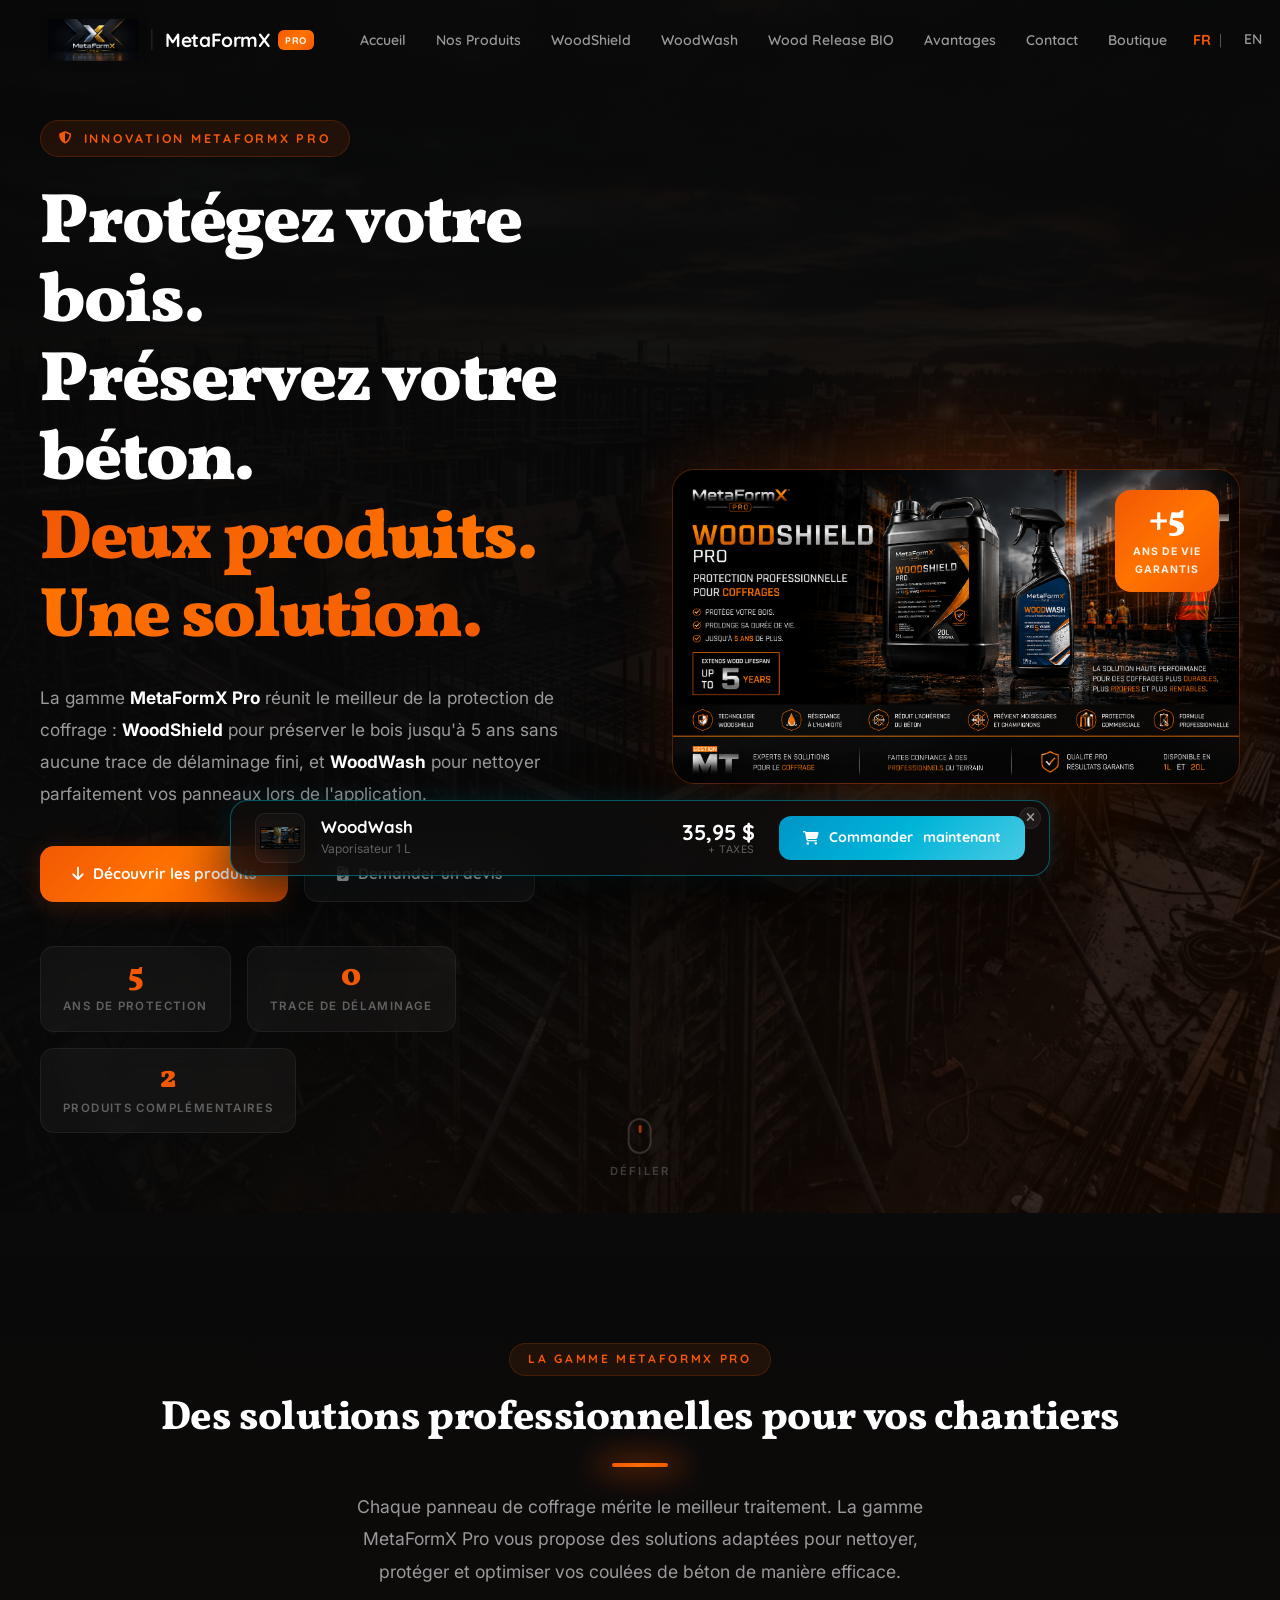
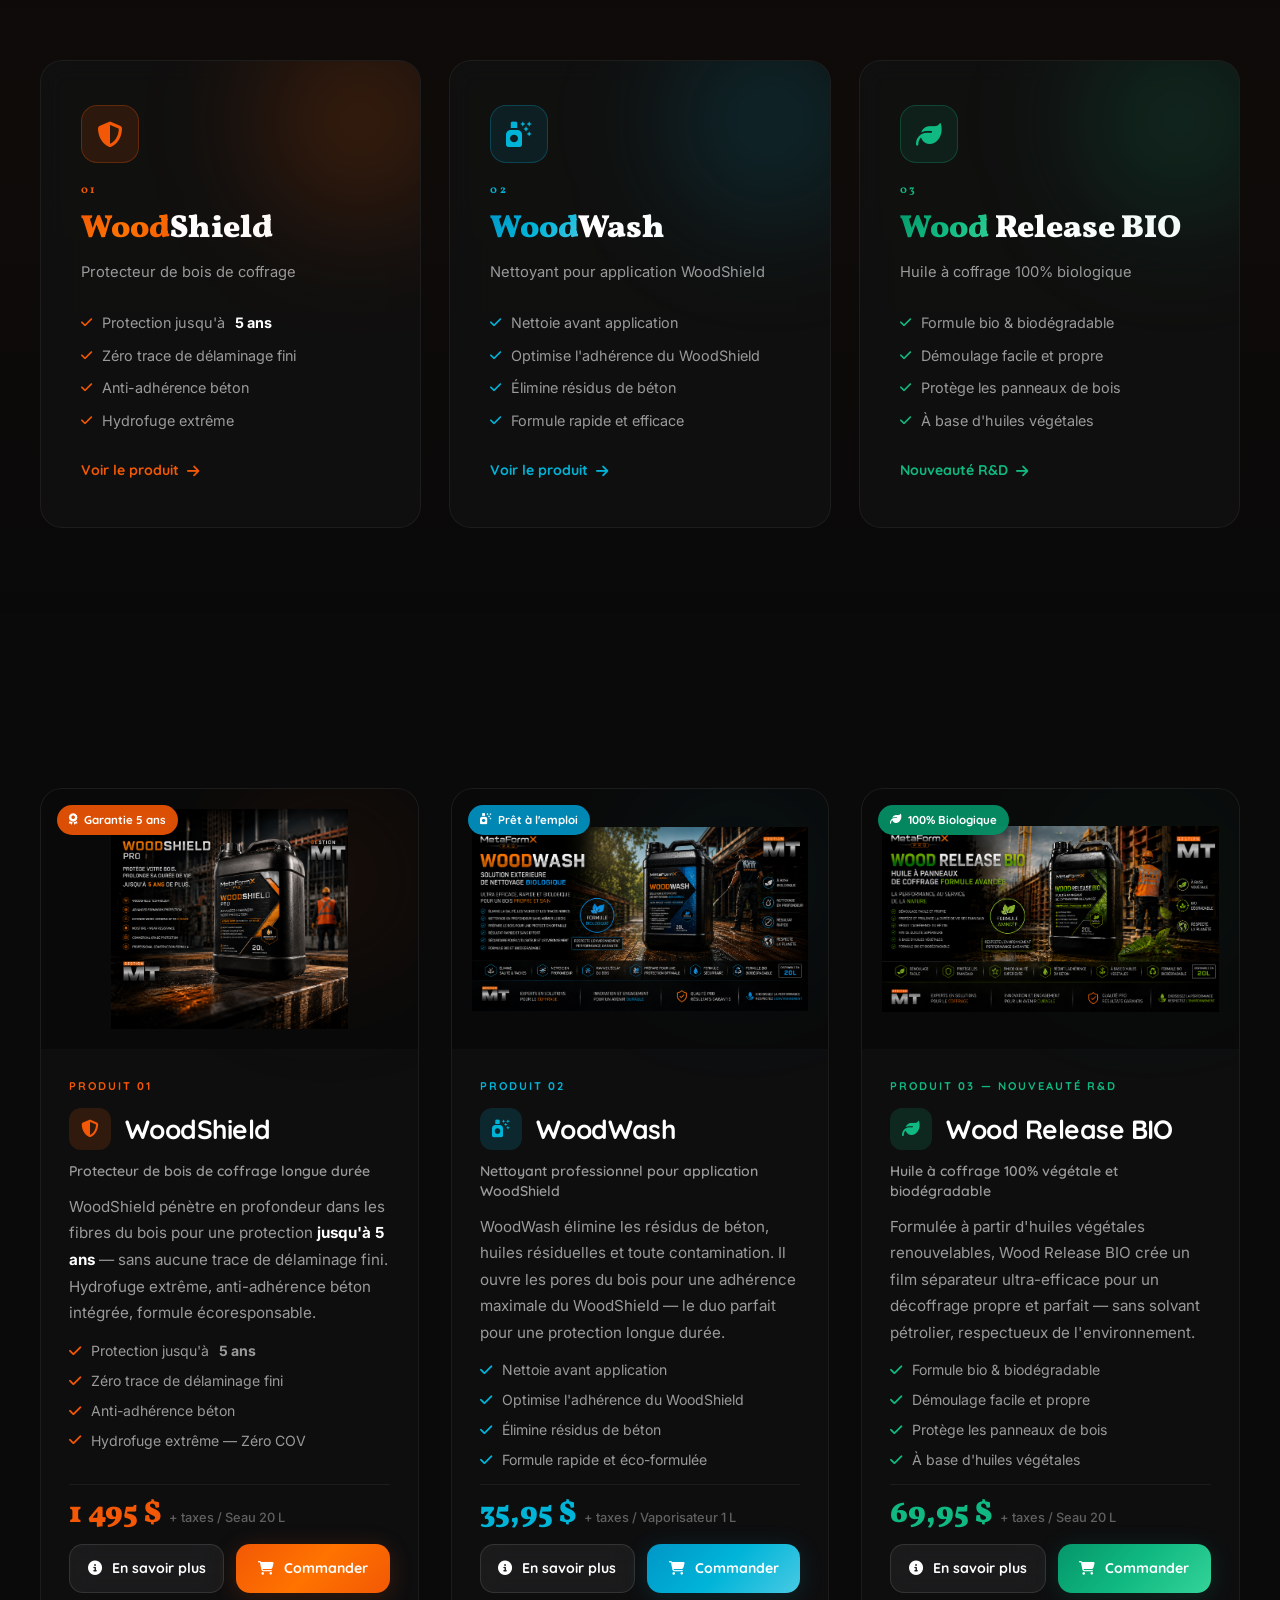
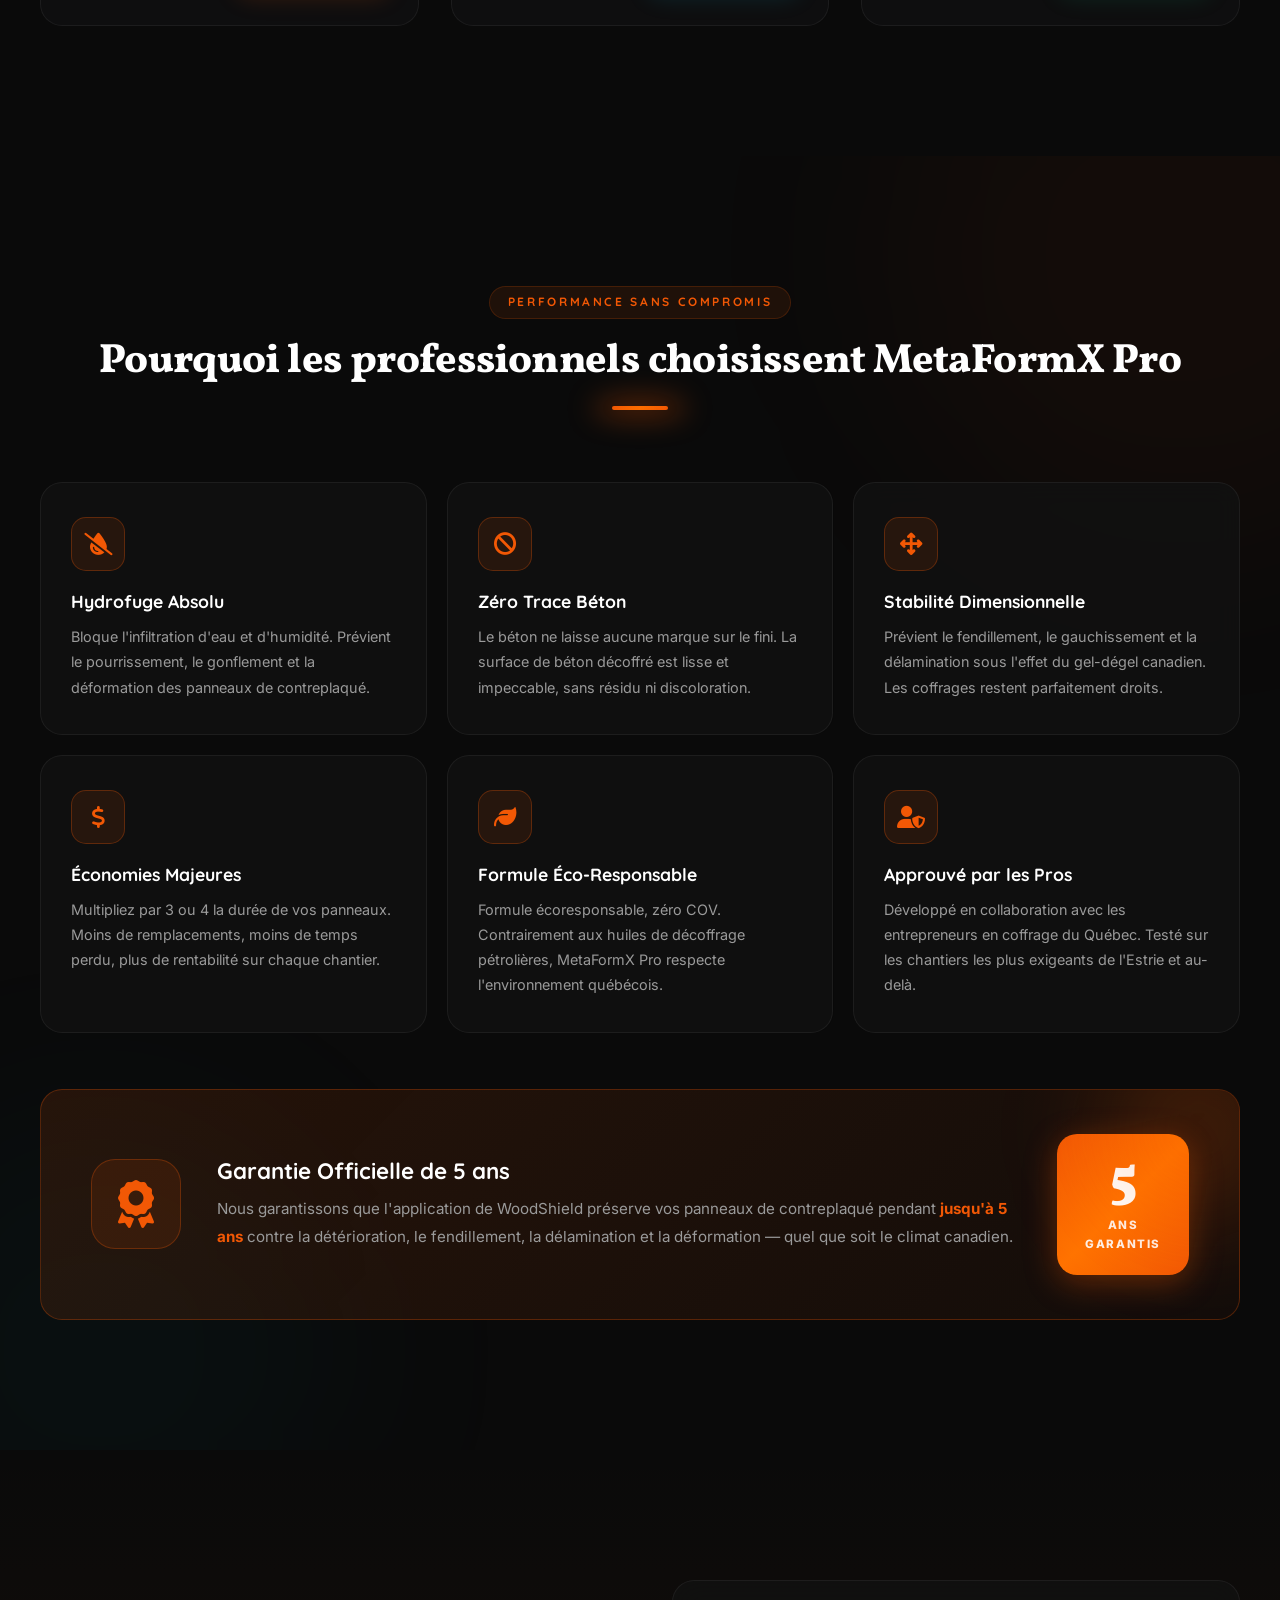
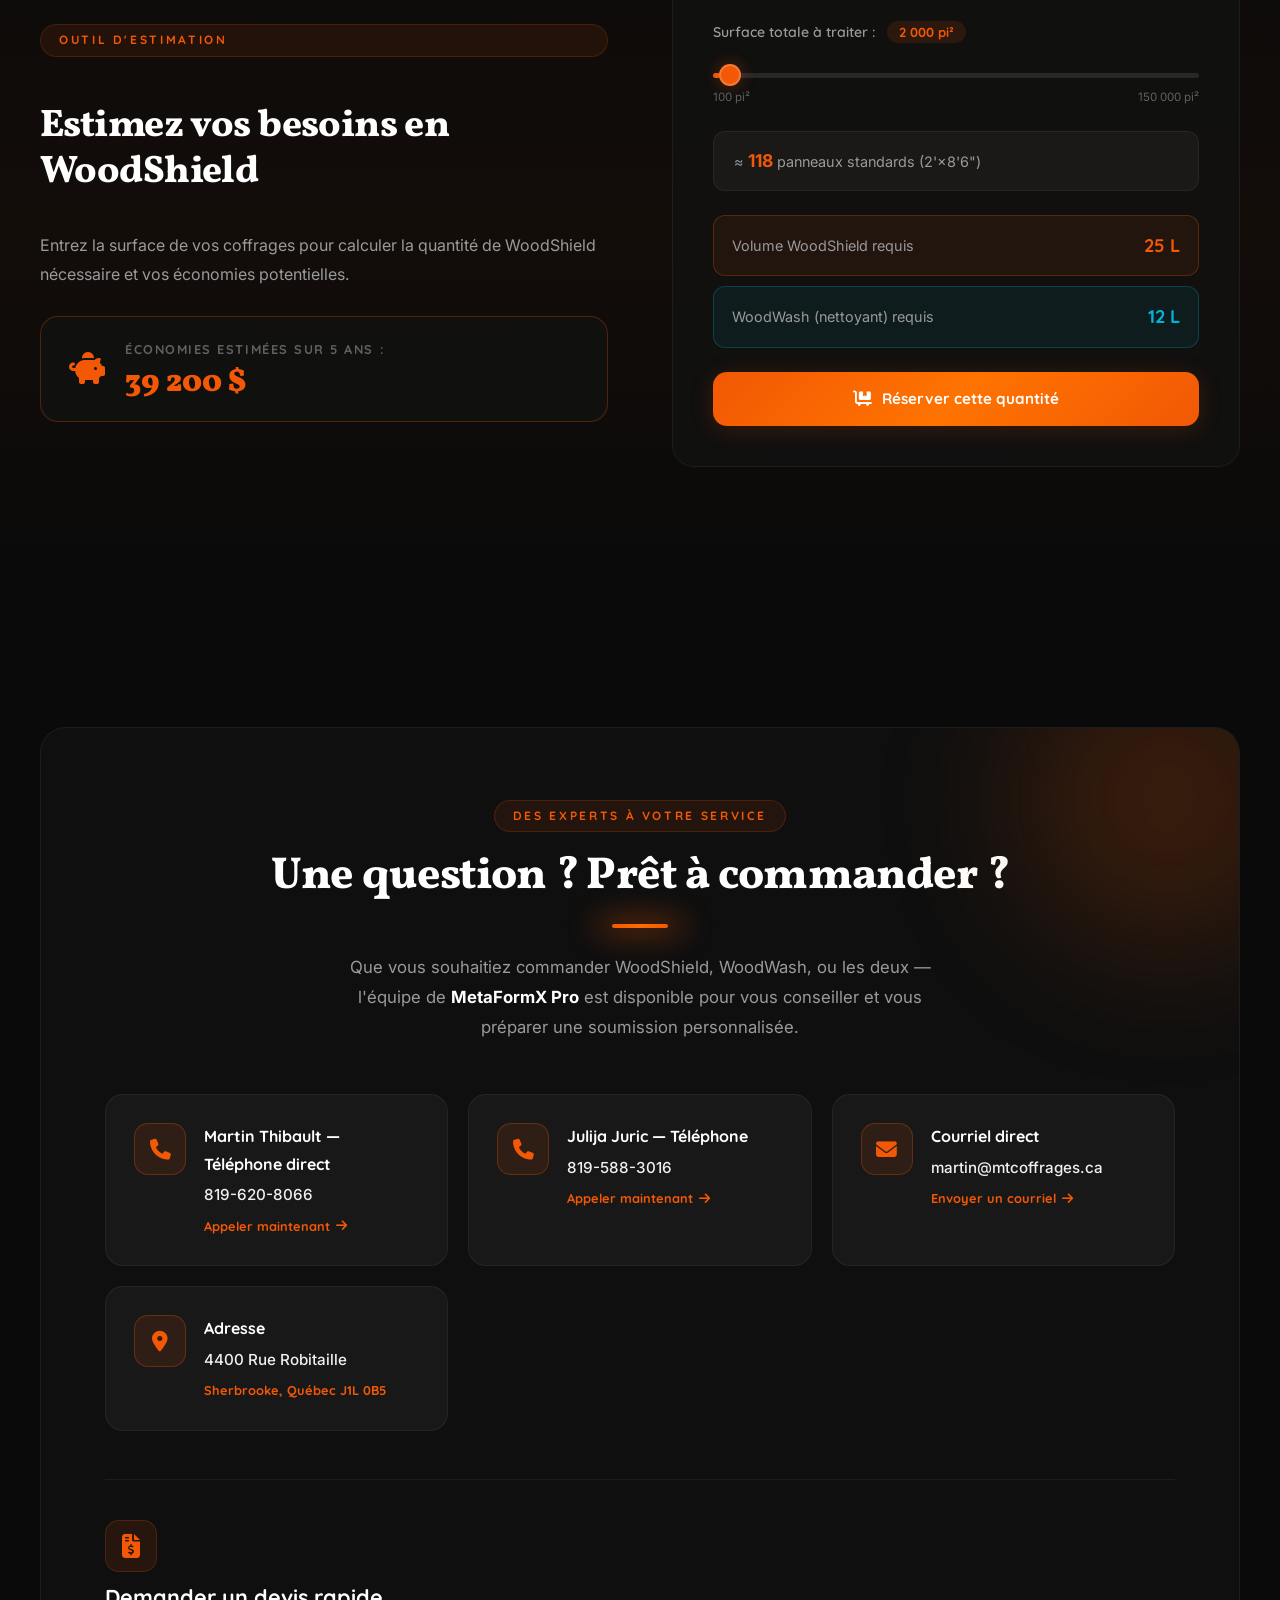
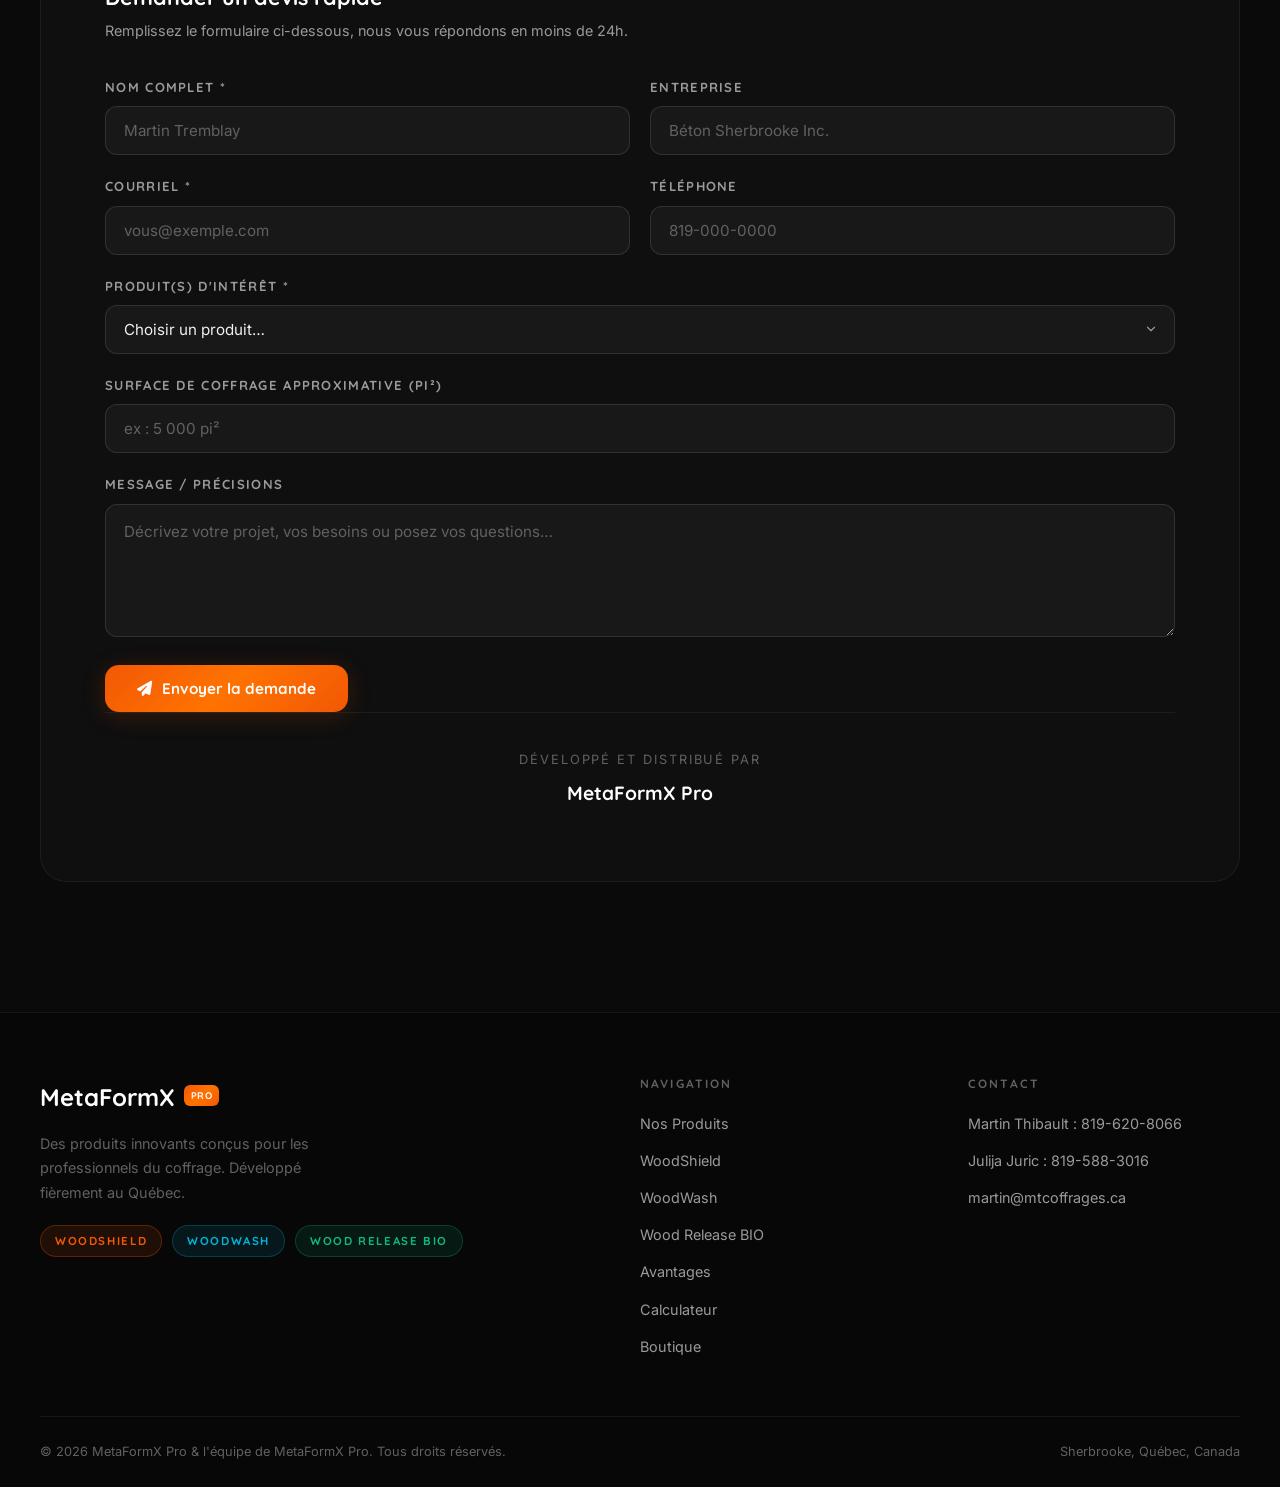
==== commit e989e512: "Add files via upload" ====
--- a/index.html
+++ b/index.html
@@ -1,4 +1,4 @@
-﻿<!DOCTYPE html>
+<!DOCTYPE html>
 
 
 
@@ -94,7 +94,7 @@
 
 
 
-    <meta name="description" content="MetaFormX Pro : la gamme professionnelle de produits pour panneaux de coffrage. WoodShield protège jusqu'à 5 ans sans trace sur le béton. WoodWash nettoie efficacement. Wood Release BIO, l'agent de démoulage 100 % végétal.">
+    <meta name="description" content="MetaFormX Pro : la gamme professionnelle de produits pour panneaux de coffrage. WoodShield protège jusqu'à 5 ans sans trace de délaminage. WoodWash nettoie efficacement. Wood Release BIO, l'agent de démoulage 100 % végétal.">
 
 
 
@@ -470,7 +470,7 @@
 
 
 
-          "description": "Protecteur révolutionnaire pour panneaux de coffrage en bois. Protection jusqu'à 5 ans, sans trace sur le béton.",
+          "description": "Protecteur révolutionnaire pour panneaux de coffrage en bois. Protection jusqu'à 5 ans, sans trace de délaminage.",
 
 
 
@@ -2566,7 +2566,7 @@
 
 
 
-                        <strong>WoodShield</strong> pour préserver le bois jusqu'à 5 ans sans aucune trace sur le béton fini, 
+                        <strong>WoodShield</strong> pour préserver le bois jusqu'à 5 ans sans aucune trace de délaminage fini, 
 
 
 
@@ -2710,7 +2710,7 @@
 
 
 
-                            <span class="stat-lbl">trace sur le béton</span>
+                            <span class="stat-lbl">trace de délaminage</span>
 
 
 
@@ -3150,7 +3150,7 @@
 
 
 
-                            <li><i class="fa-solid fa-check"></i> Zéro trace sur le béton fini</li>
+                            <li><i class="fa-solid fa-check"></i> Zéro trace de délaminage fini</li>
 
 
 
@@ -3686,7 +3686,7 @@
 
 
 
-                            <p class="psumm-desc">WoodShield pénètre en profondeur dans les fibres du bois pour une protection <strong>jusqu'à 5 ans</strong> — sans aucune trace sur le béton fini. Hydrofuge extrême, anti-adhérence béton intégrée, 100% biodégradable.</p>
+                            <p class="psumm-desc">WoodShield pénètre en profondeur dans les fibres du bois pour une protection <strong>jusqu'à 5 ans</strong> — sans aucune trace de délaminage fini. Hydrofuge extrême, anti-adhérence béton intégrée, formule écoresponsable.</p>
 
 
 
@@ -3710,7 +3710,7 @@
 
 
 
-                                <li><i class="fa-solid fa-check"></i> Zéro trace sur le béton fini</li>
+                                <li><i class="fa-solid fa-check"></i> Zéro trace de délaminage fini</li>
 
 
 
@@ -4926,7 +4926,7 @@
 
 
 
-                        <p>100% biodégradable, zéro COV. Contrairement aux huiles de décoffrage pétrolières, MetaFormX Pro est sécuritaire pour l'environnement québécois.</p>
+                        <p>Formule écoresponsable, zéro COV. Contrairement aux huiles de décoffrage pétrolières, MetaFormX Pro respecte l'environnement québécois.</p>
 
 
 
@@ -5350,7 +5350,7 @@
 
 
 
-                            <input type="range" id="surface-slider" class="slider" min="100" max="10000" step="100" value="2000">
+                            <input type="range" id="surface-slider" class="slider" min="100" max="150000" step="100" value="2000">
 
 
 
@@ -5374,7 +5374,7 @@
 
 
 
-                                <span>10 000 pi²</span>
+                                <span>150 000 pi²</span>
 
 
 
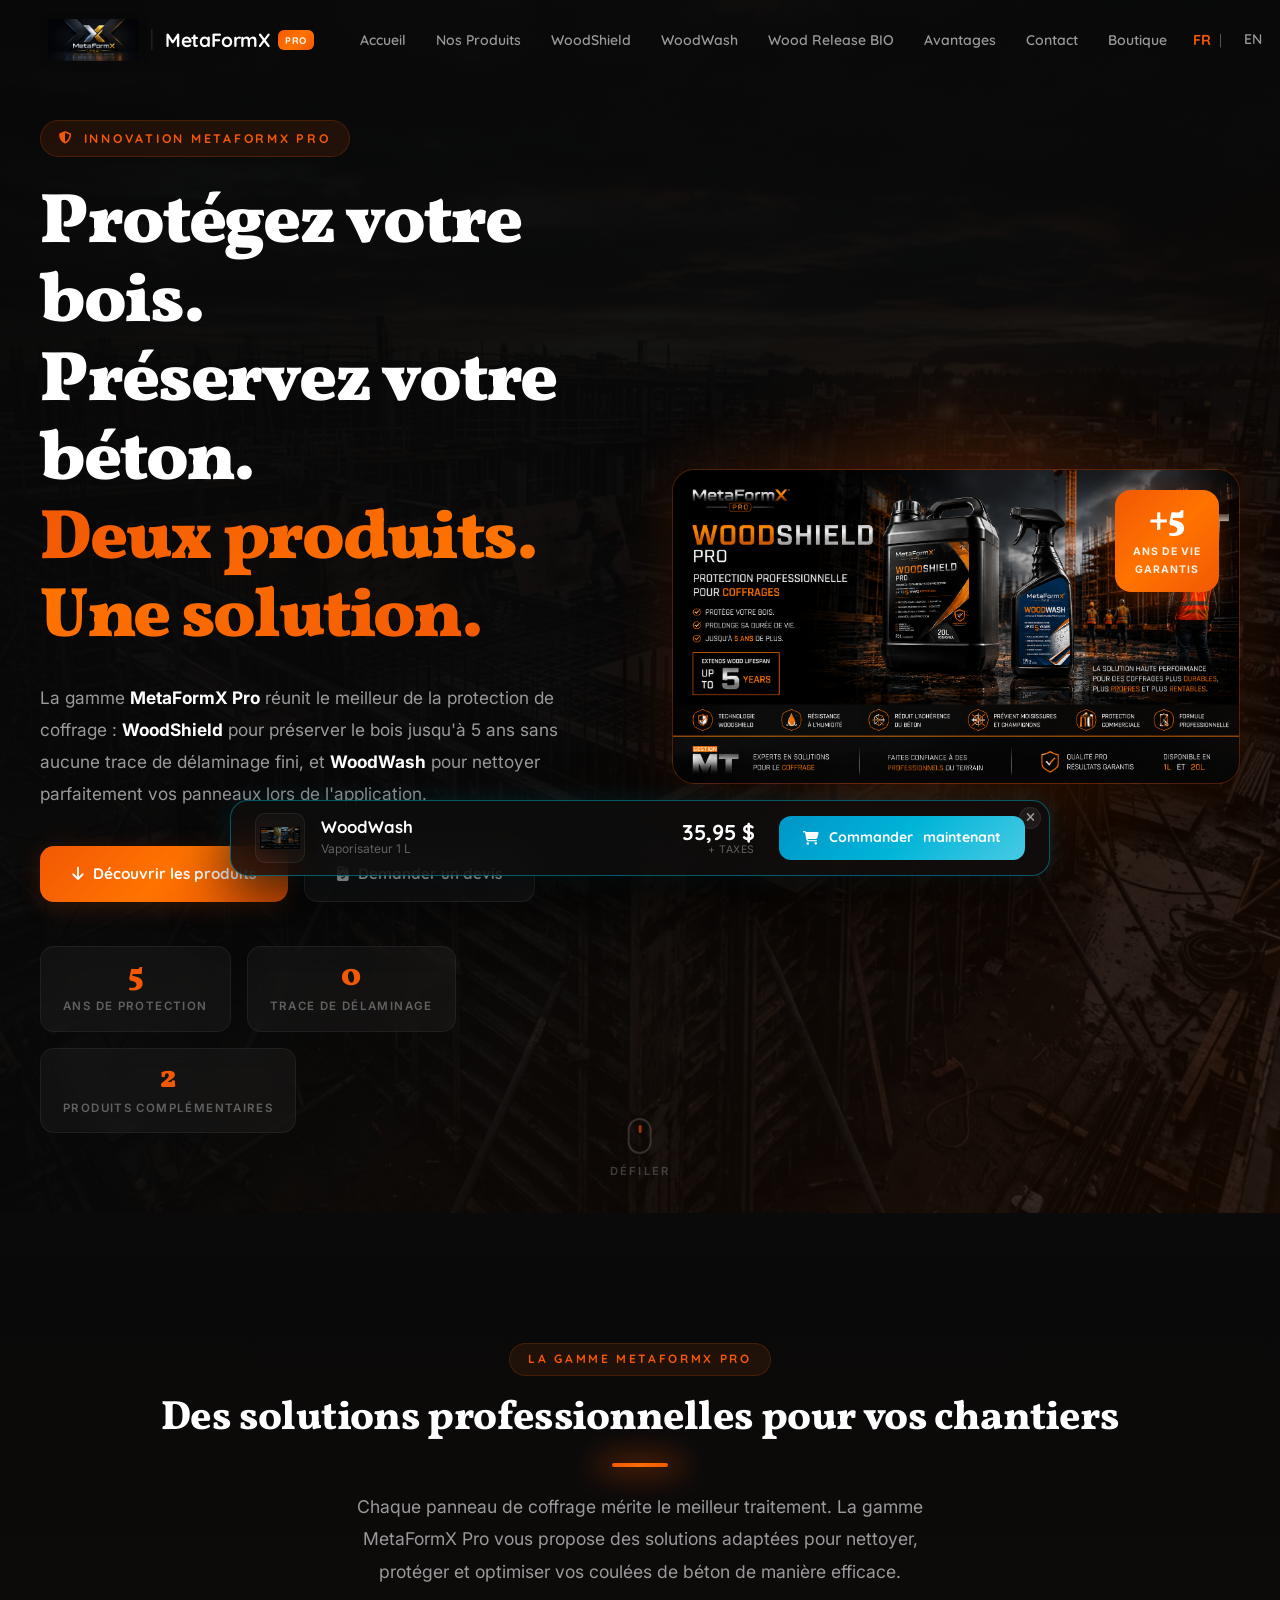
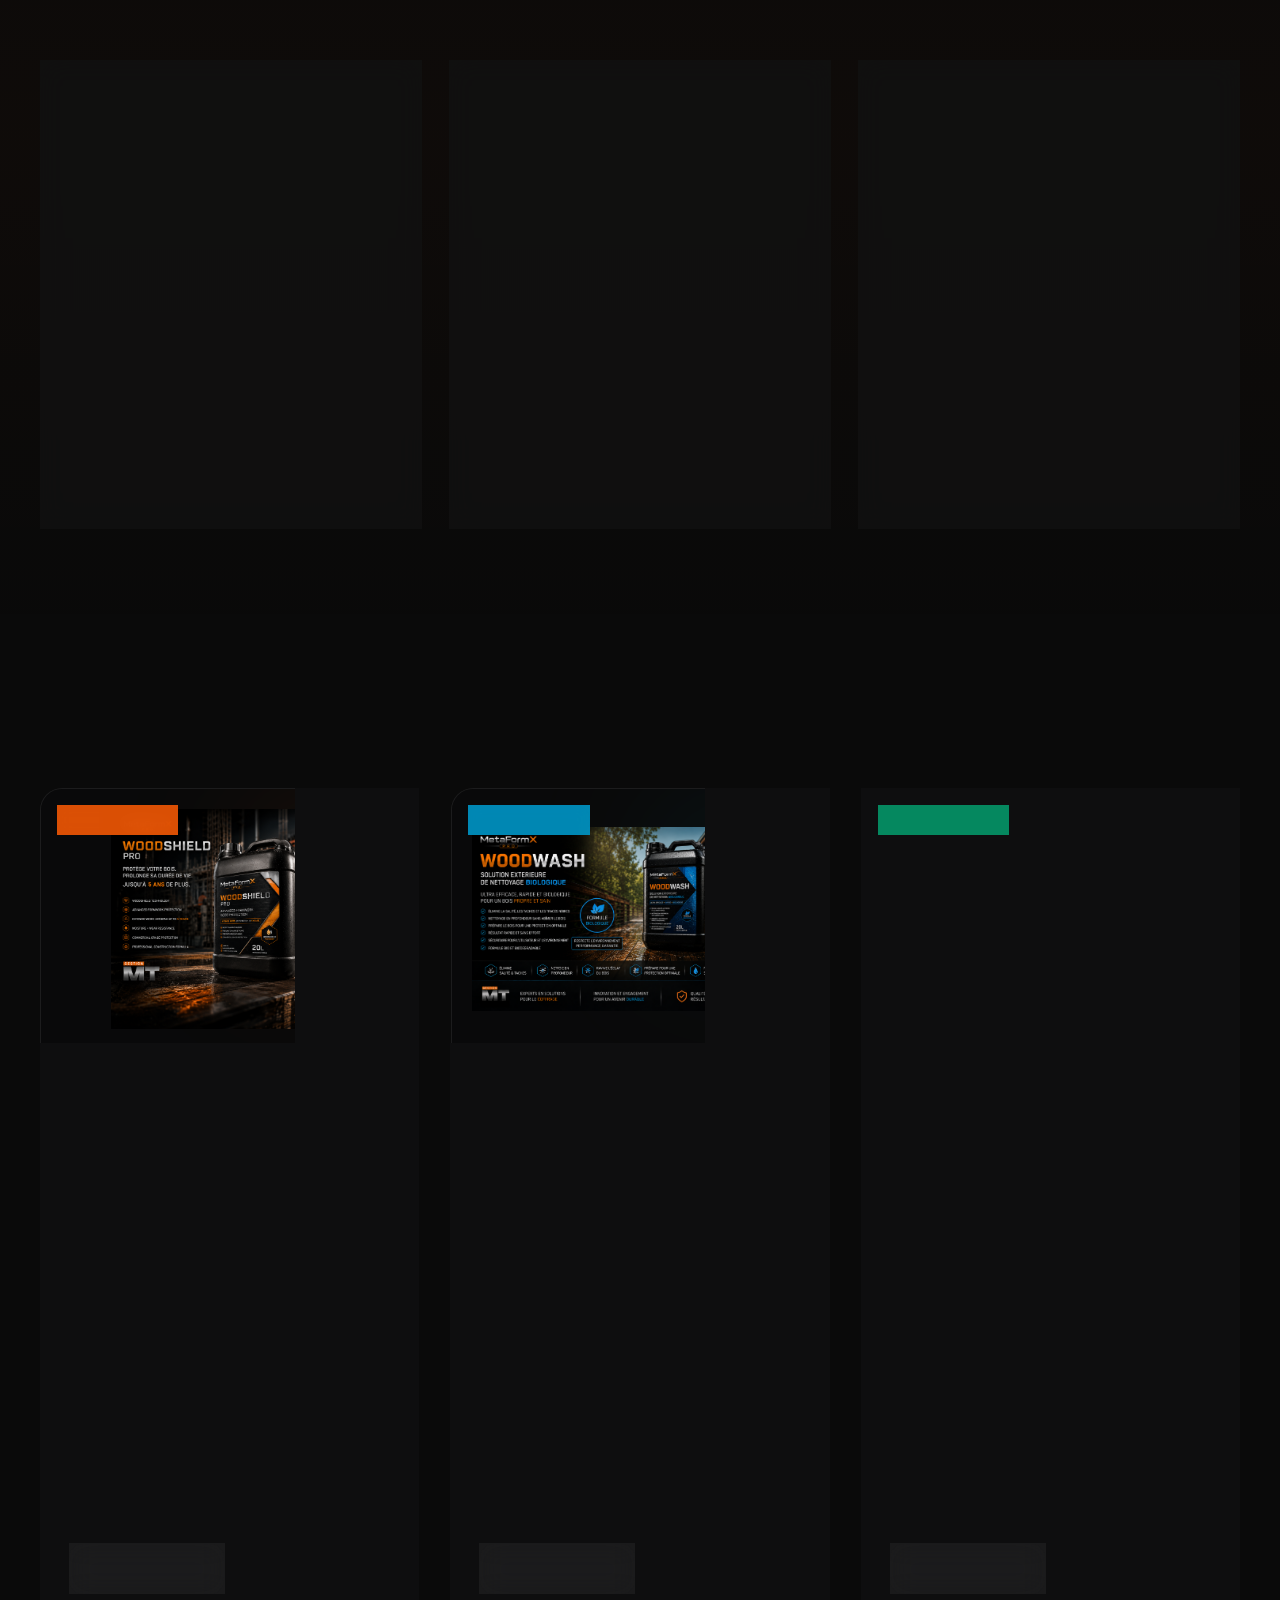
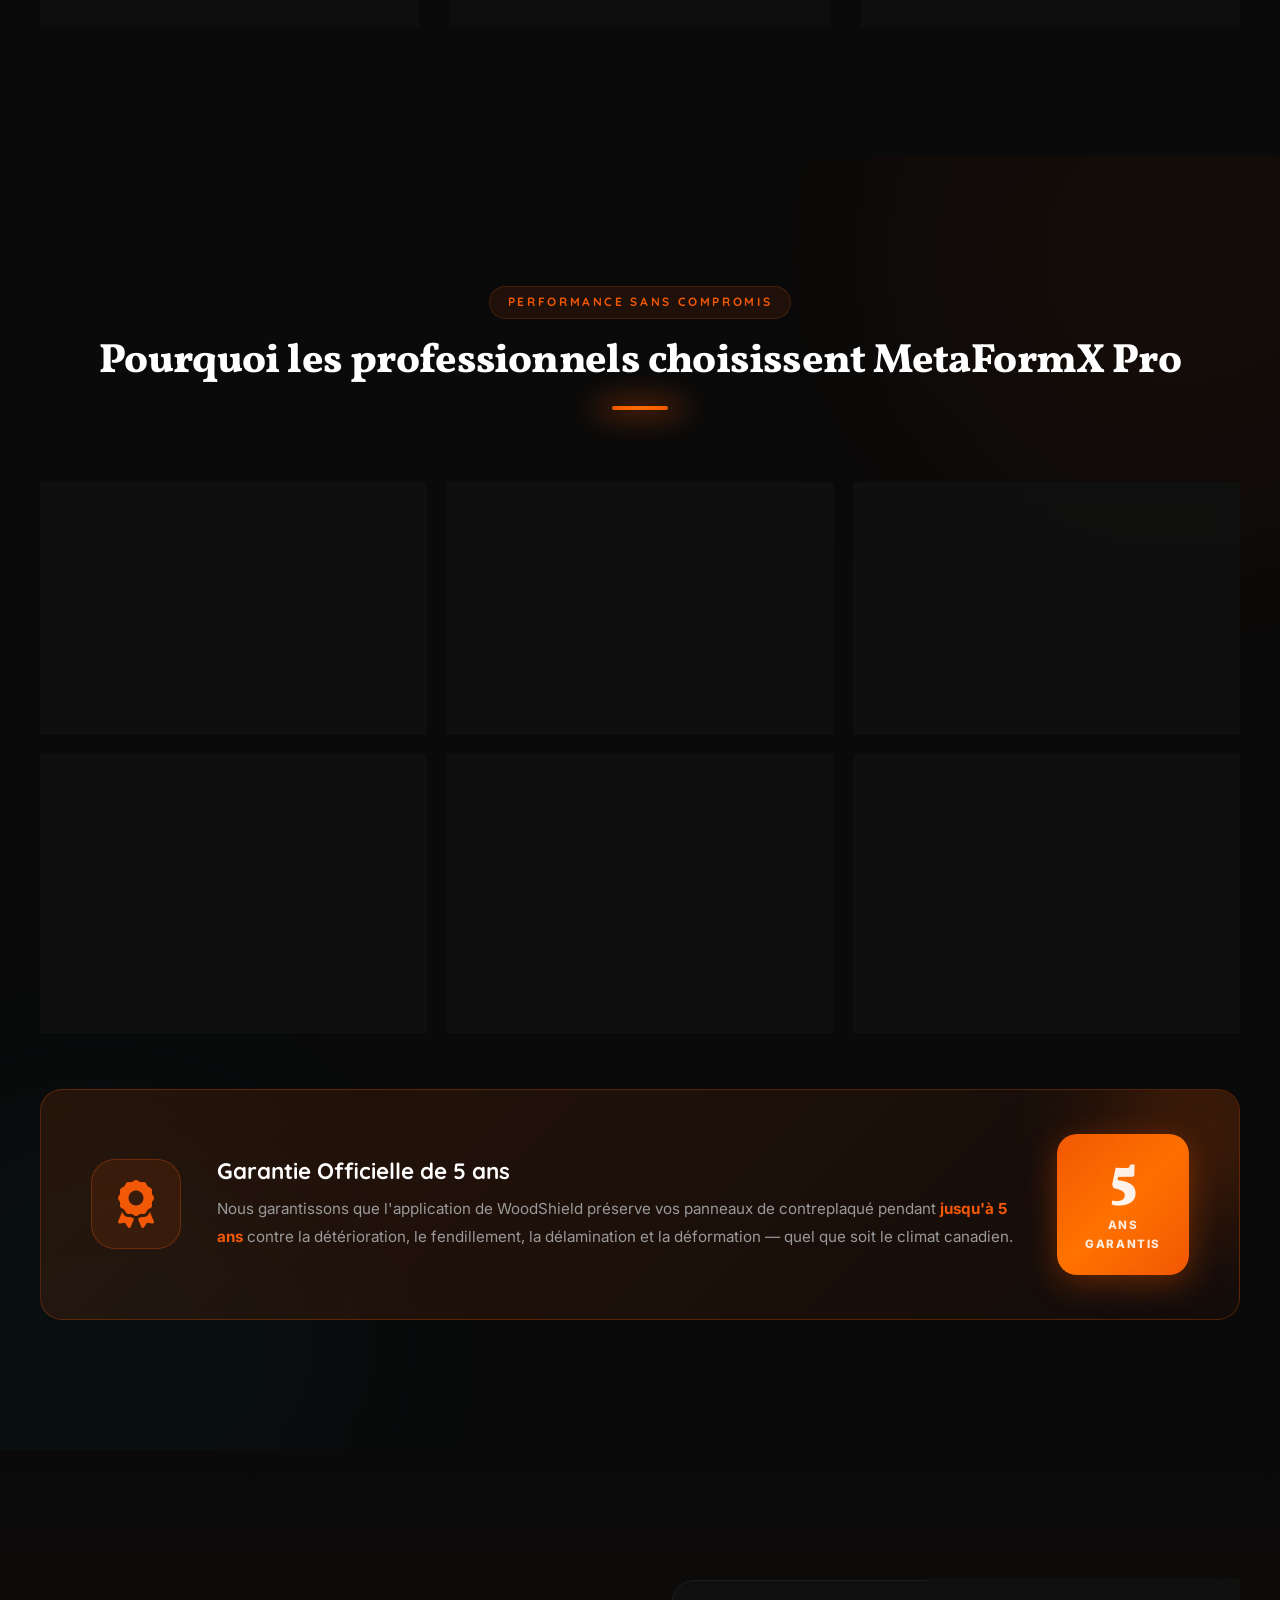
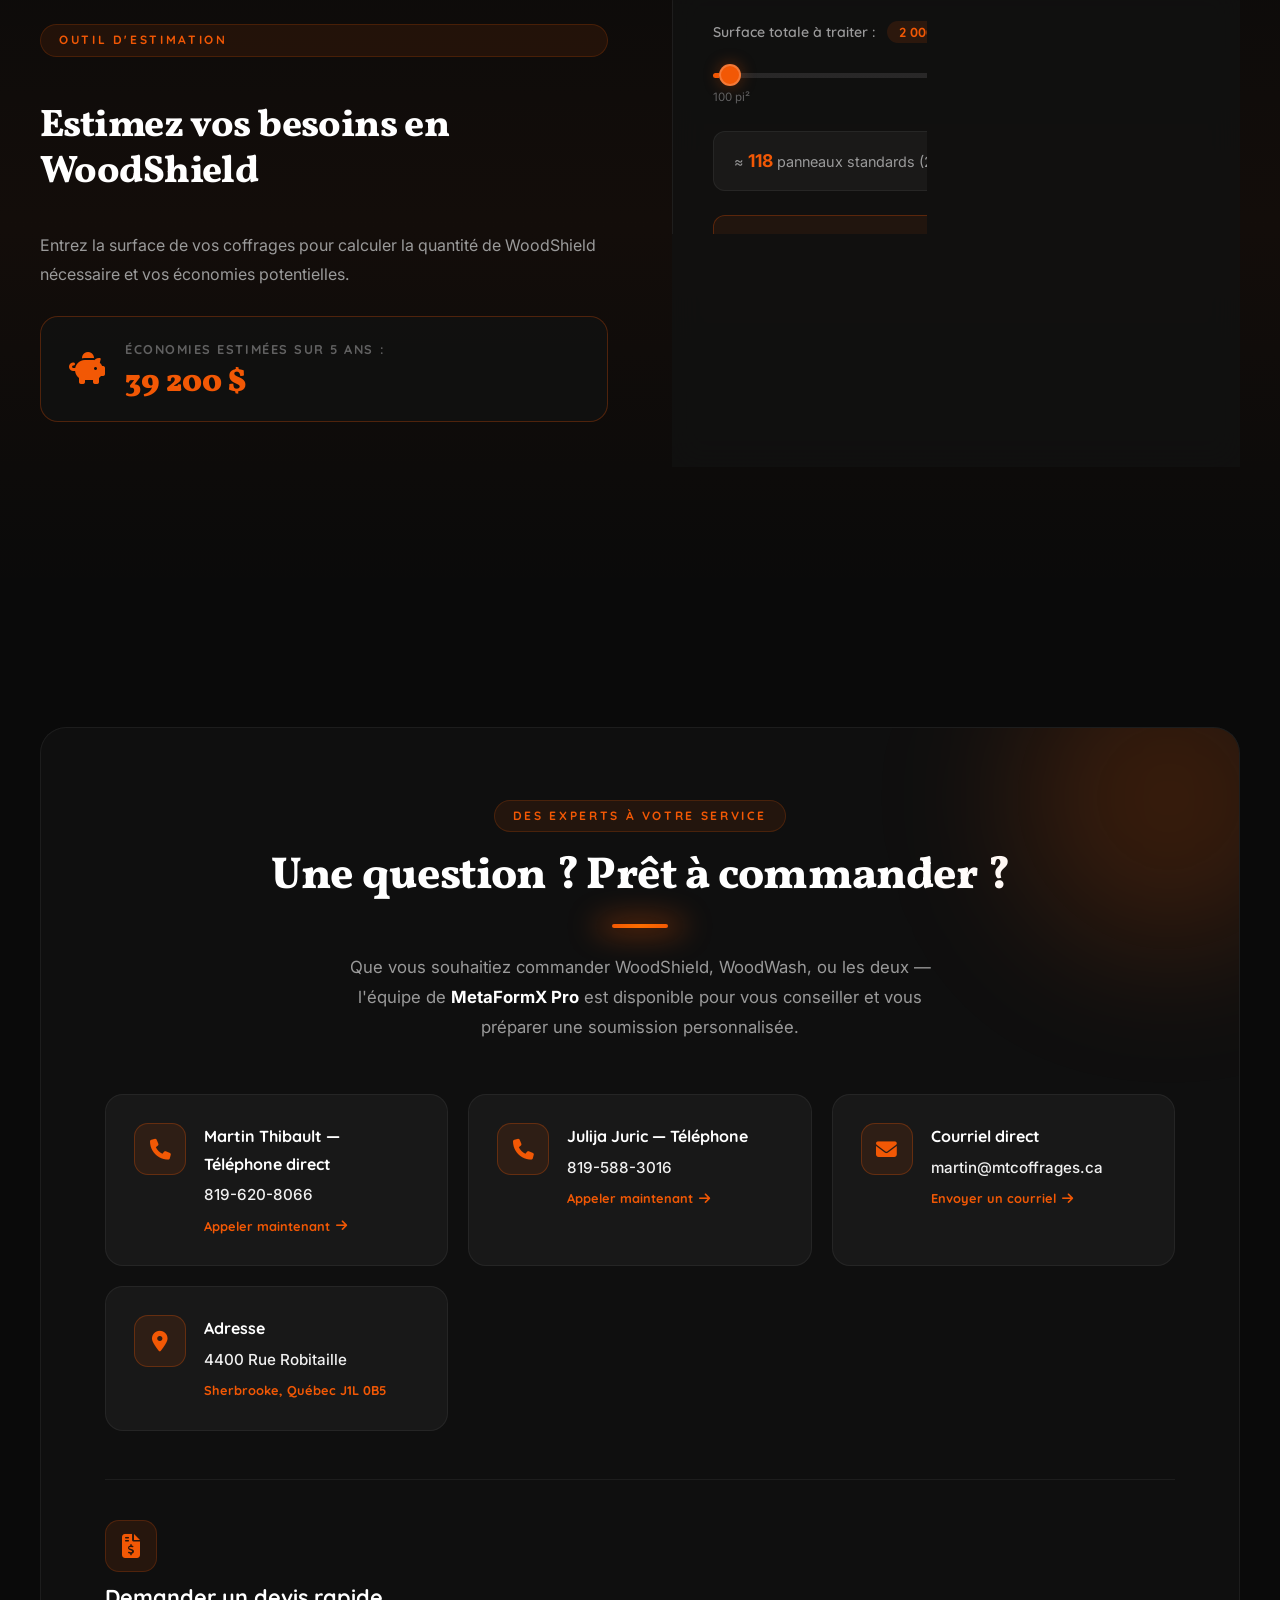
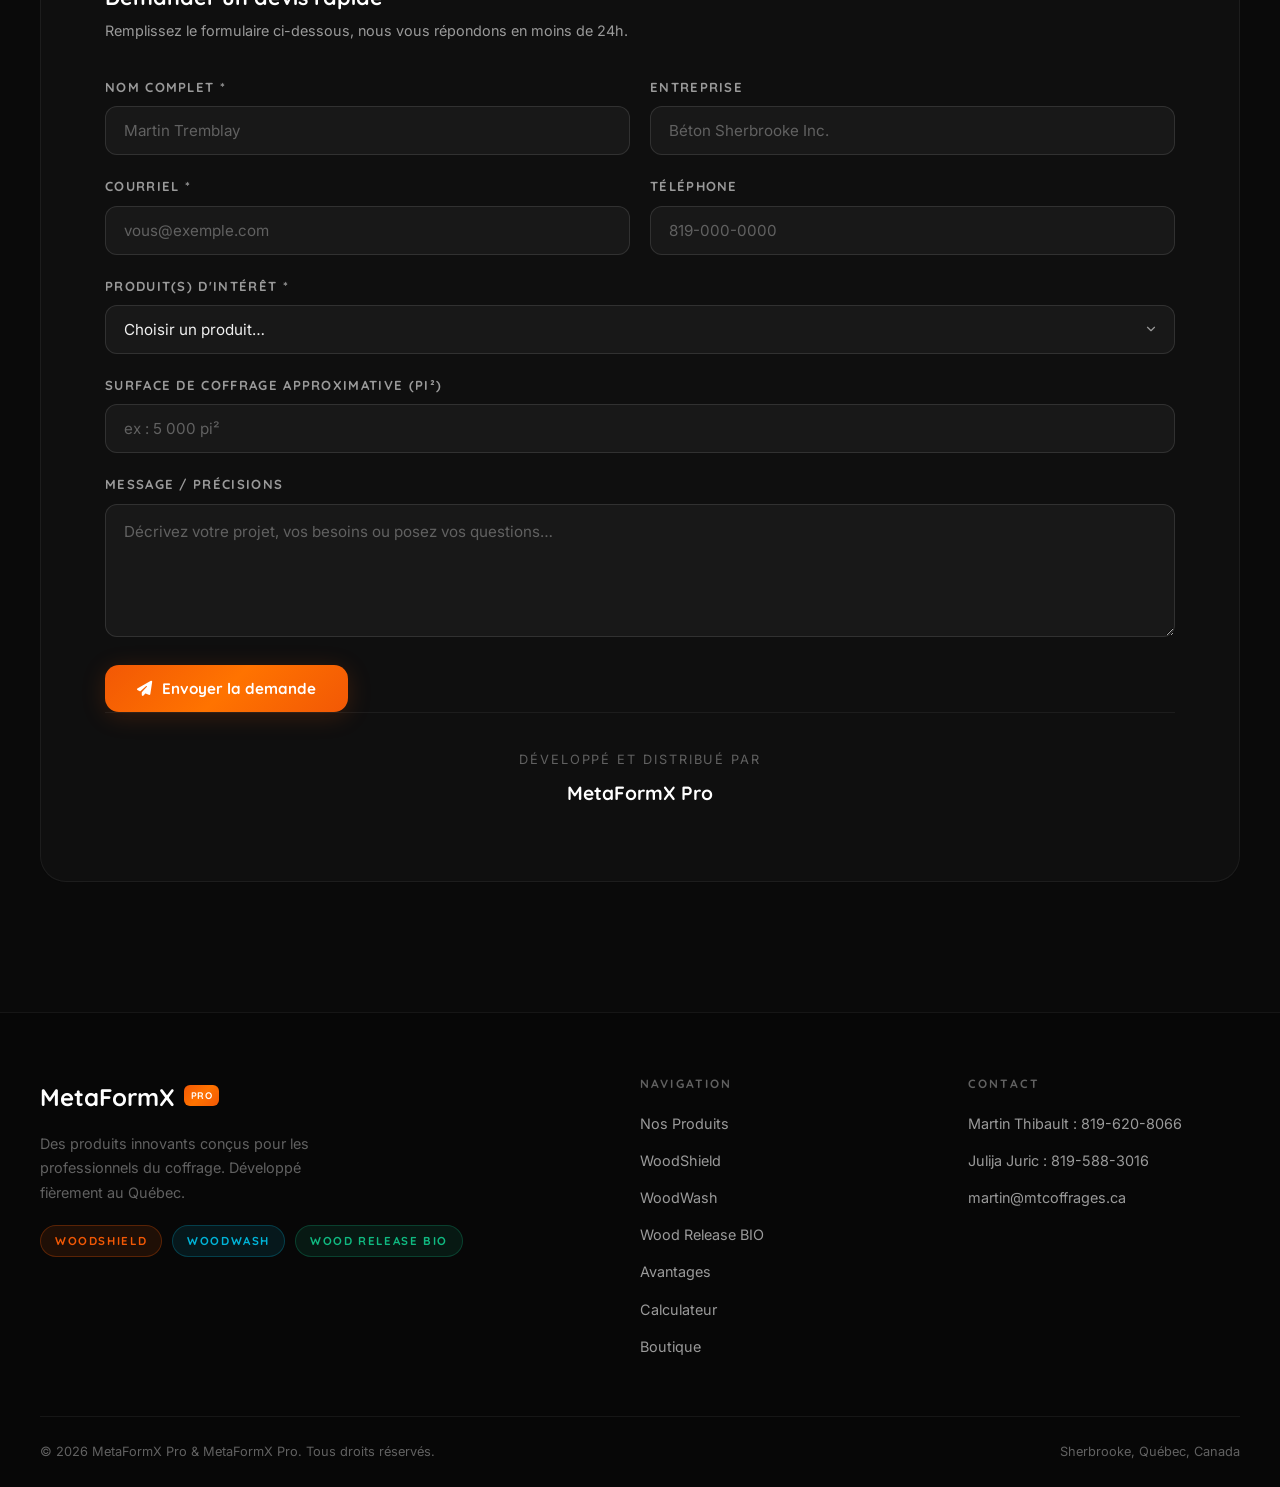
==== commit 91e294f8: "Add files via upload" ====
--- a/index.html
+++ b/index.html
@@ -1,4 +1,4 @@
-<!DOCTYPE html>
+﻿<!DOCTYPE html>
 
 
 
@@ -6446,335 +6446,48 @@
 
 
 
-    <footer class="site-footer">
-
-
-
-
-
-
-
-        <div class="container footer-inner">
-
-
-
-
-
-
-
-            <div class="footer-top">
-
-
-
-
-
-
-
-                <div class="footer-brand">
-
-
-
-
-
-
-
-                    <div class="footer-logo-text">MetaFormX <span class="pro-badge">PRO</span></div>
-
-
-
-
-
-
-
-                    <p>Des produits innovants conçus pour les professionnels du coffrage. Développé fièrement au Québec.</p>
-
-
-
-
-
-
-
-                    <div class="footer-products-tags">
-
-
-
-
-
-
-
-                        <span class="ftag ftag-shield">WoodShield</span>
-
-
-
-
-
-
-
-                        <span class="ftag ftag-wash">WoodWash</span>
-
-
-
-
-
-
-
-                        <span class="ftag ftag-bio">Wood Release BIO</span>
-
-
-
-
-
-
-
-                    </div>
-
-
-
-
-
-
-
-                </div>
-
-
-
-
-
-
-
-
-
-
-
-
-
-
-
-                <div class="footer-nav-col">
-
-
-
-
-
-
-
-                    <h4>Navigation</h4>
-
-
-
-
-
-
-
-                    <ul>
-
-
-
-
-
-
-
-                        <li><a href="#produits">Nos Produits</a></li>
-
-
-
-
-
-
-
-                        <li><a href="#woodshield">WoodShield</a></li>
-
-
-
-
-
-
-
-                        <li><a href="#woodwash">WoodWash</a></li>
-
-
-
-
-
-
-
-                        <li><a href="#biopaneloil">Wood Release BIO</a></li>
-
-
-
-
-
-
-
-                        <li><a href="#avantages">Avantages</a></li>
-
-
-
-
-
-
-
-                        <li><a href="#calculateur">Calculateur</a></li>
-
-
-
-
-
-
-
-                        <li><a href="boutique.html">Boutique</a></li>
-
-
-
-
-
-
-
-                    </ul>
-
-
-
-
-
-
-
-                </div>
-
-
-
-
-
-
-
-
-
-
-
-
-
-
-
-                <div class="footer-nav-col">
-
-
-
-
-
-
-
-                    <h4>Contact</h4>
-
-
-
-
-
-
-
-                    <ul>
-
-
-
-
-
-
-
-                        <li><a href="tel:8196208066">Martin Thibault : 819-620-8066</a></li>
-
-
-
-
-
-
-
-                        <li><a href="tel:8195883016">Julija Juric : 819-588-3016</a></li>
-
-
-
-
-
-
-
-                        <li><a href="mailto:martin@mtcoffrages.ca">martin@mtcoffrages.ca</a></li>
-
-
-
-
-
-
-
-                    </ul>
-
-
-
-
-
-
-
-                </div>
-
-
-
-
-
-
-
-            </div>
-
-
-
-
-
-
-
-
-
-
-
-
-
-
-
-            <div class="footer-bottom">
-
-
-
-
-
-
-
-                <span>&copy; 2026 MetaFormX Pro &amp; l'équipe de MetaFormX Pro. Tous droits réservés.</span>
-
-
-
-
-
-
-
-                <span>Sherbrooke, Québec, Canada</span>
-
-
-
-
-
-
-
-            </div>
-
-
-
-
-
-
-
-        </div>
-
-
-
-
-
-
-
-    </footer>
+    <footer class="site-footer">
+        <div class="container footer-inner">
+            <div class="footer-top">
+                <div class="footer-brand">
+                    <div class="footer-logo-text">MetaFormX <span class="pro-badge">PRO</span></div>
+                    <p>Des produits innovants conçus pour les professionnels du coffrage. Développé fièrement au Québec.</p>
+                    <div class="footer-products-tags">
+                        <span class="ftag ftag-shield">WoodShield</span>
+                        <span class="ftag ftag-wash">WoodWash</span>
+                        <span class="ftag ftag-bio">Wood Release BIO</span>
+                    </div>
+                </div>
+
+                <div class="footer-nav-col">
+                    <h4>Navigation</h4>
+                    <ul>
+                        <li><a href="#produits">Nos Produits</a></li>
+                        <li><a href="#woodshield">WoodShield</a></li>
+                        <li><a href="#woodwash">WoodWash</a></li>
+                        <li><a href="#biopaneloil">Wood Release BIO</a></li>
+                        <li><a href="#avantages">Avantages</a></li>
+                        <li><a href="#calculateur">Calculateur</a></li>
+                        <li><a href="boutique.html">Boutique</a></li>
+                    </ul>
+                </div>
+
+                <div class="footer-nav-col">
+                    <h4>Contact</h4>
+                    <ul>
+                        <li><a href="tel:8196208066">Martin Thibault : 819-620-8066</a></li>
+                        <li><a href="tel:8195883016">Julija Juric : 819-588-3016</a></li>
+                        <li><a href="mailto:martin@mtcoffrages.ca">martin@mtcoffrages.ca</a></li>
+                    </ul>
+                </div>
+            </div>
+
+            <div class="footer-bottom">
+                <span>&copy; 2026 MetaFormX Pro &amp; MetaFormX Pro. Tous droits réservés.</span>
+                <span>Sherbrooke, Québec, Canada</span>
+            </div>
+        </div>
+    </footer>
 
 
 
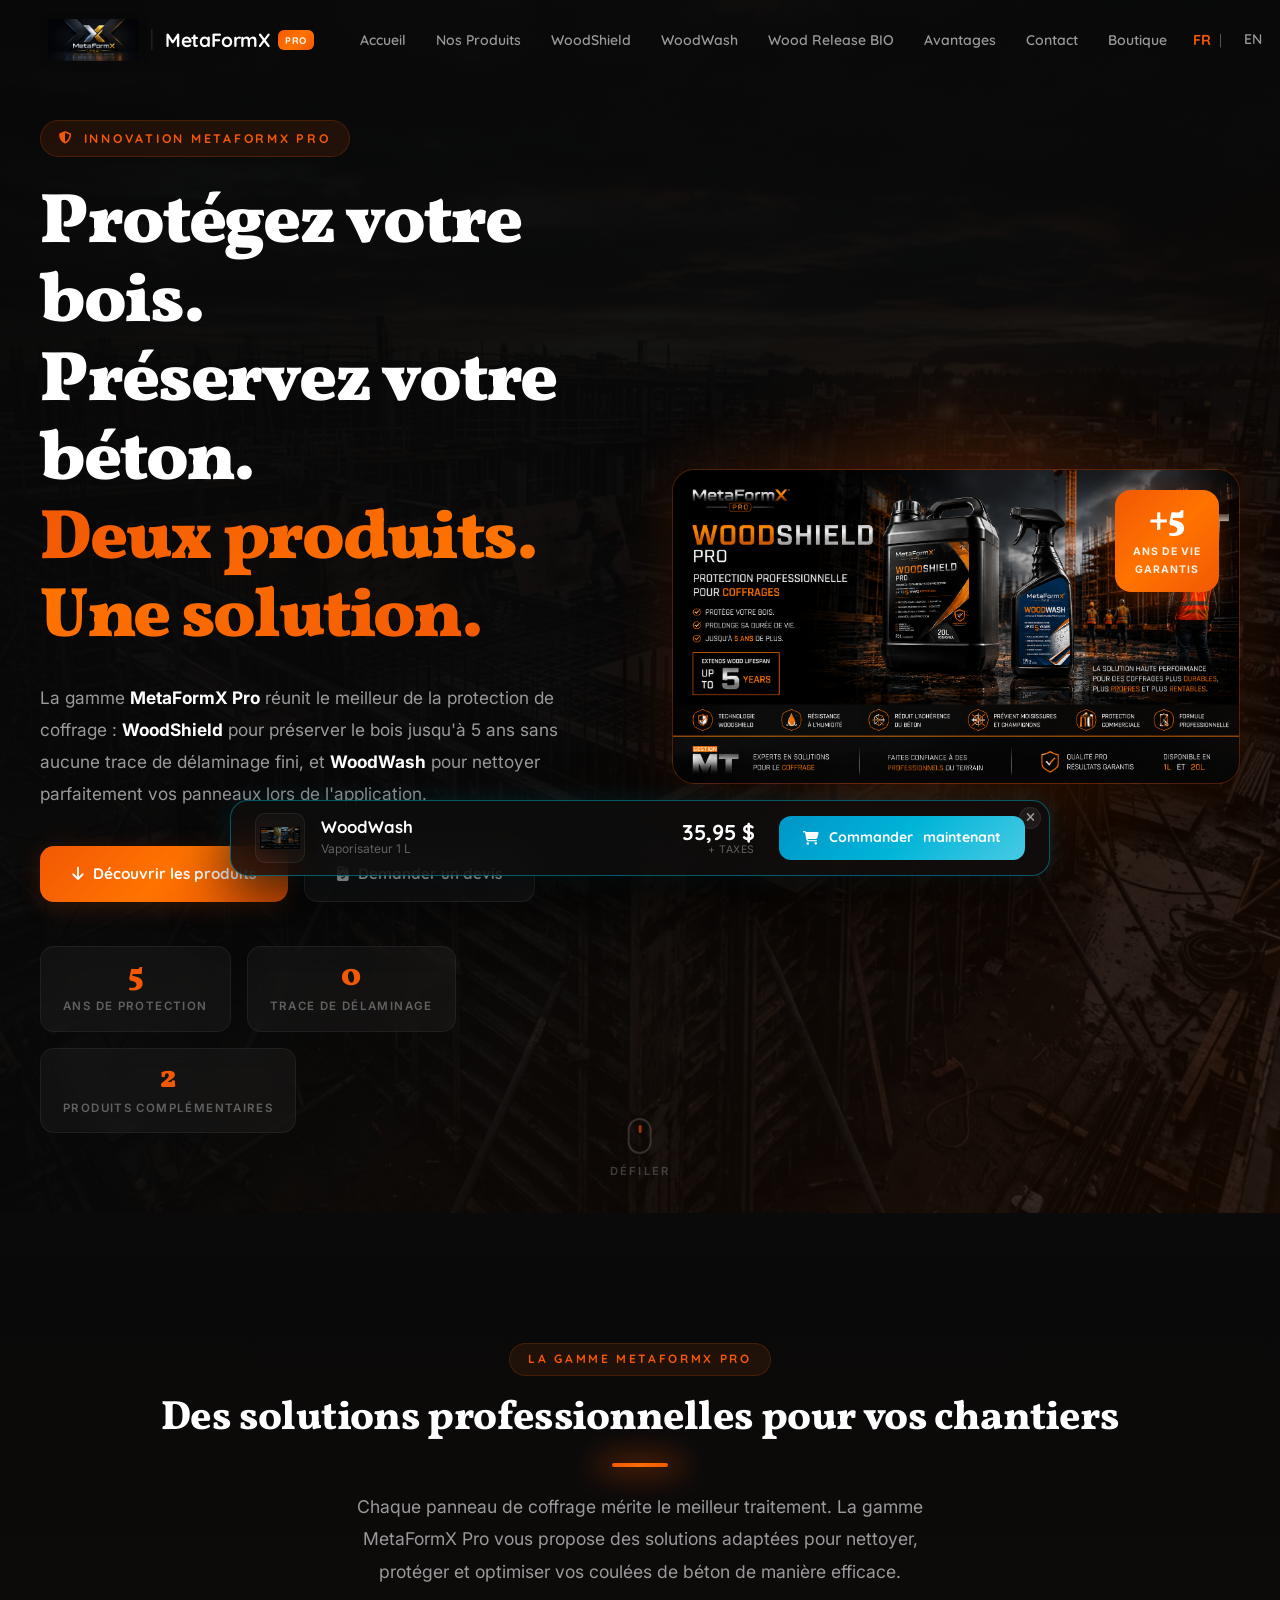
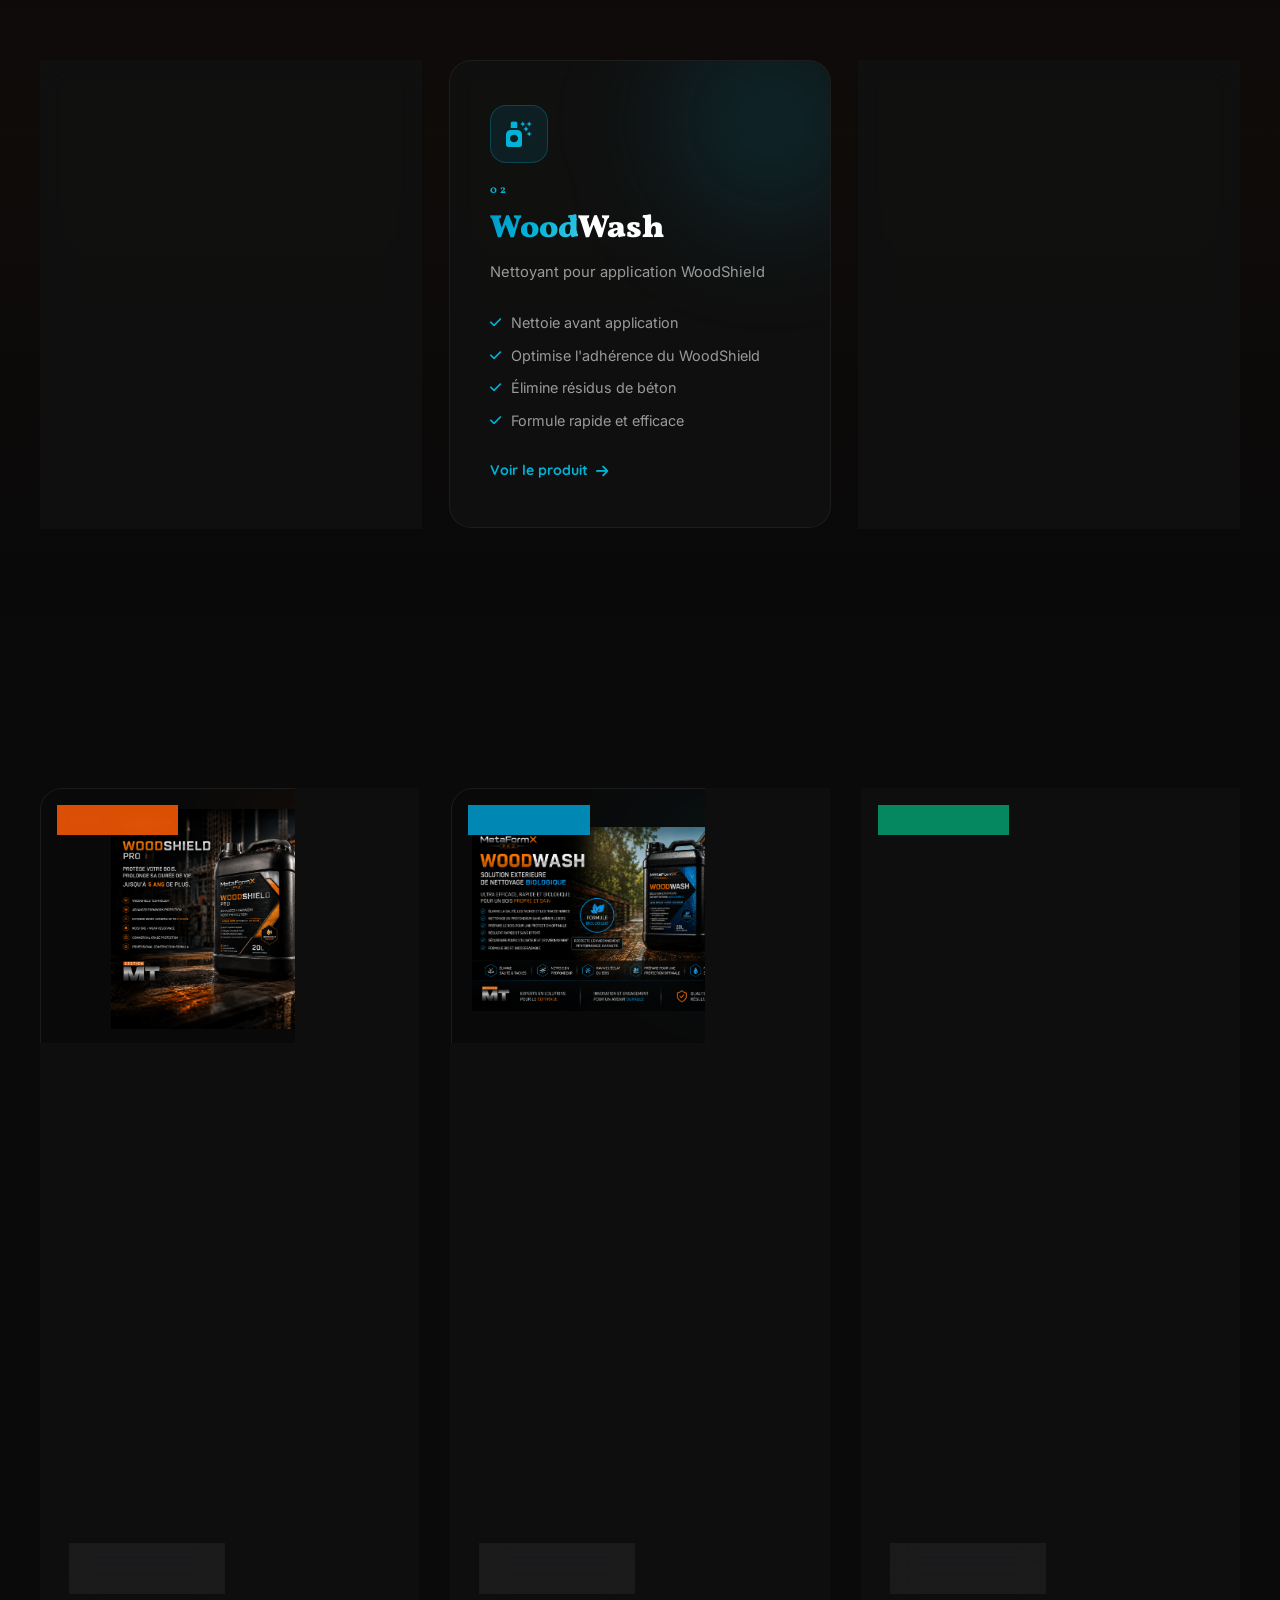
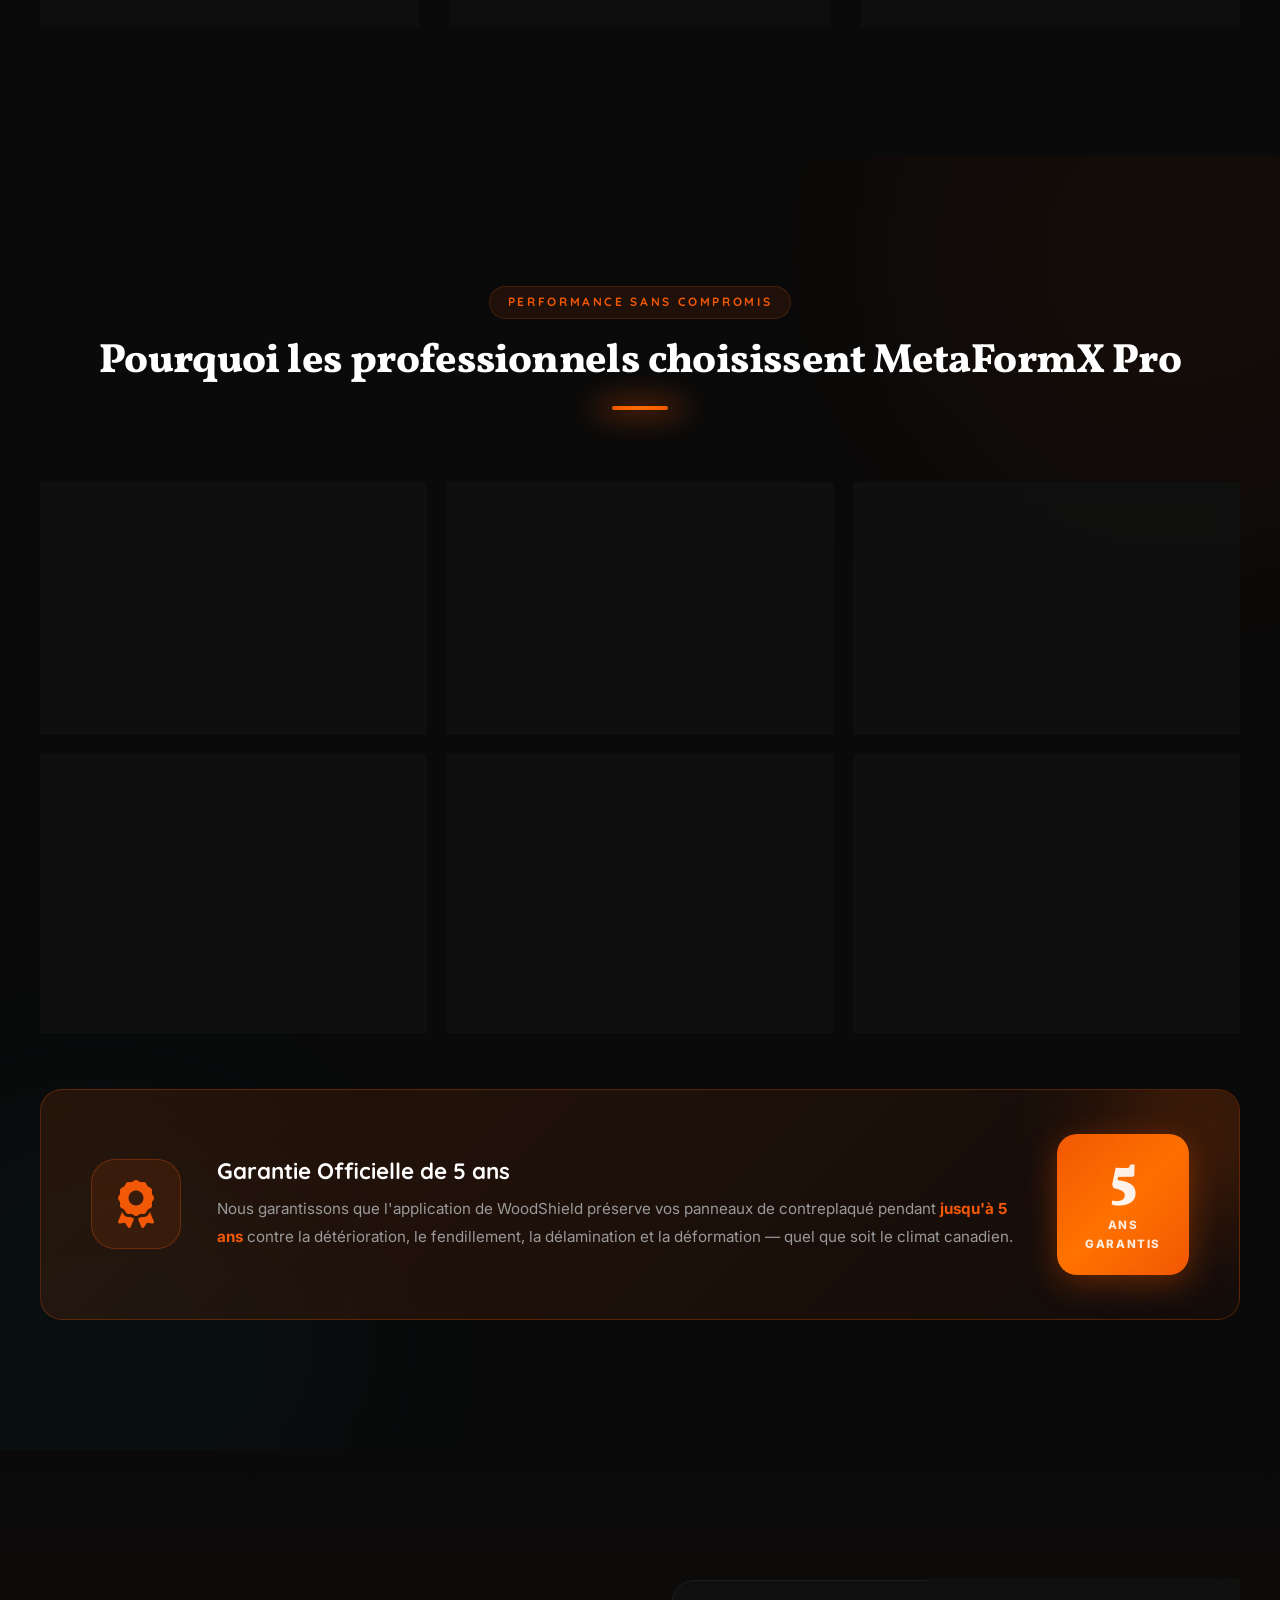
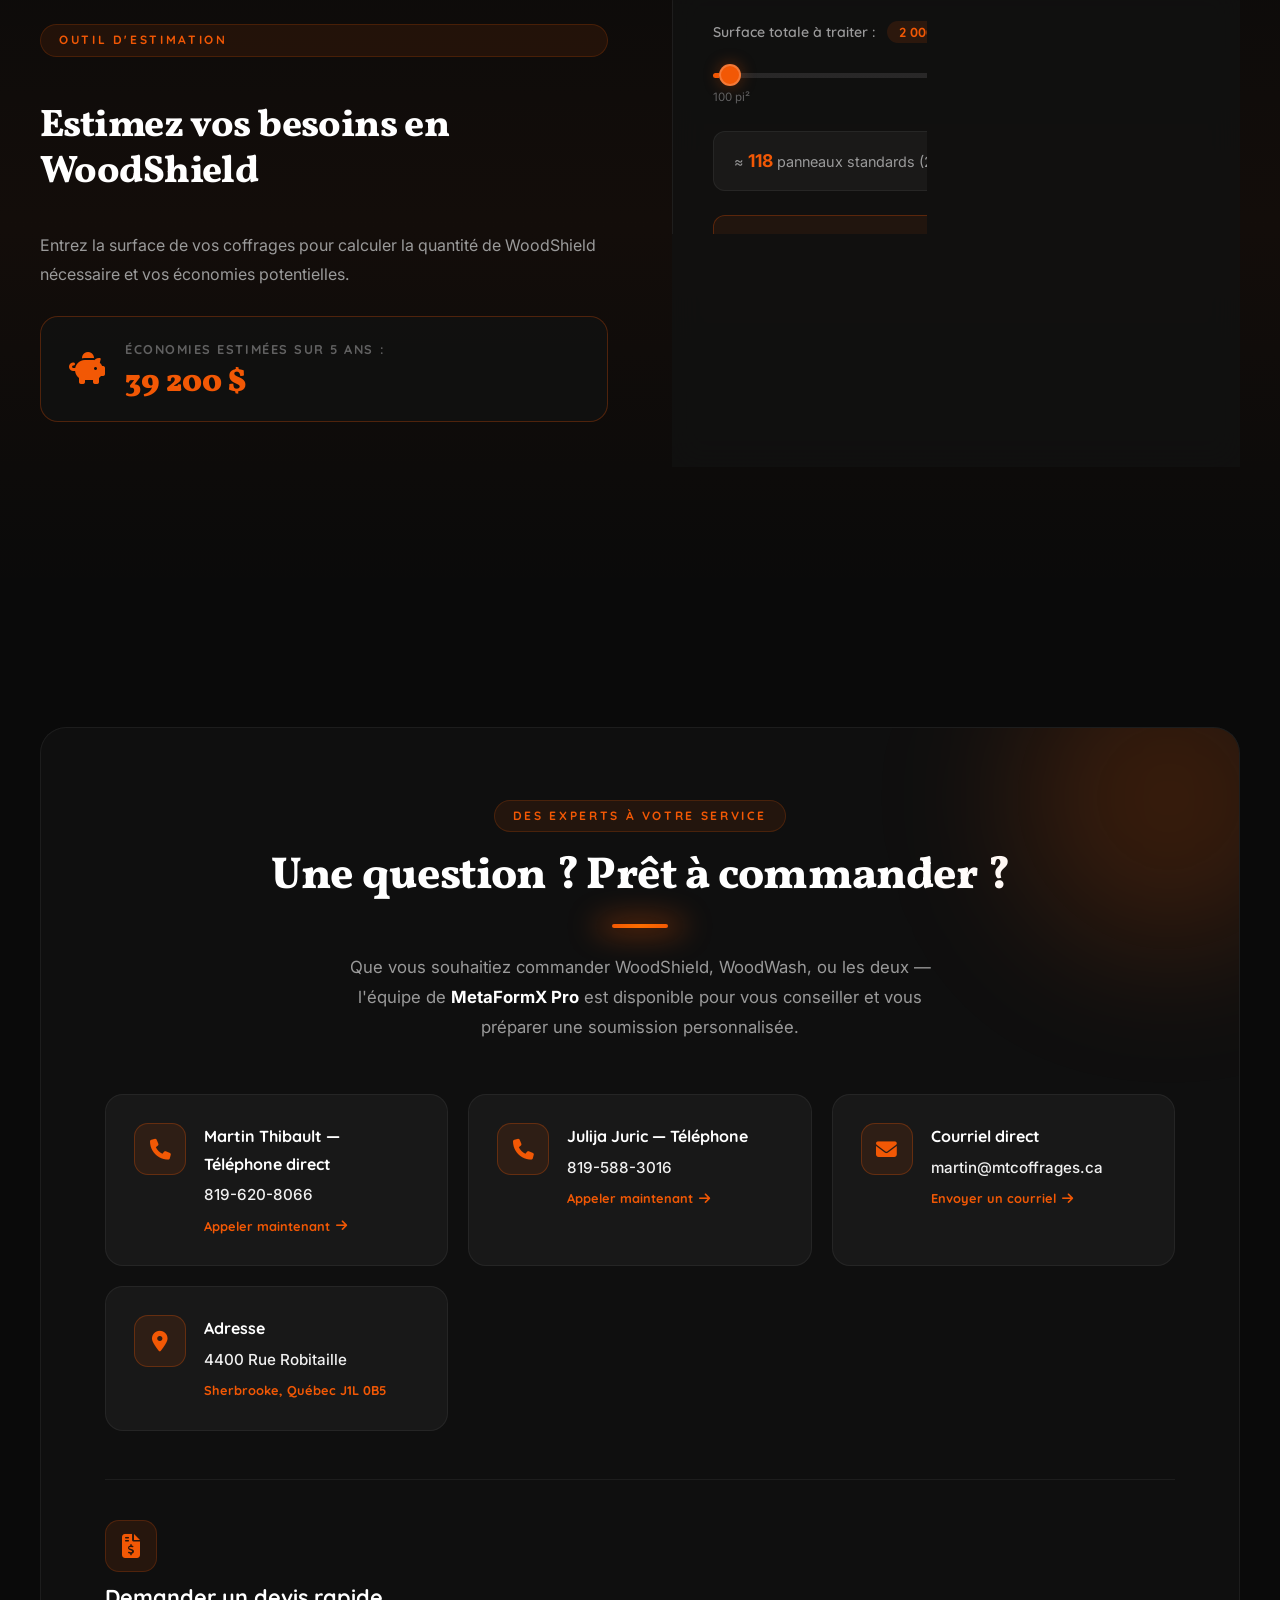
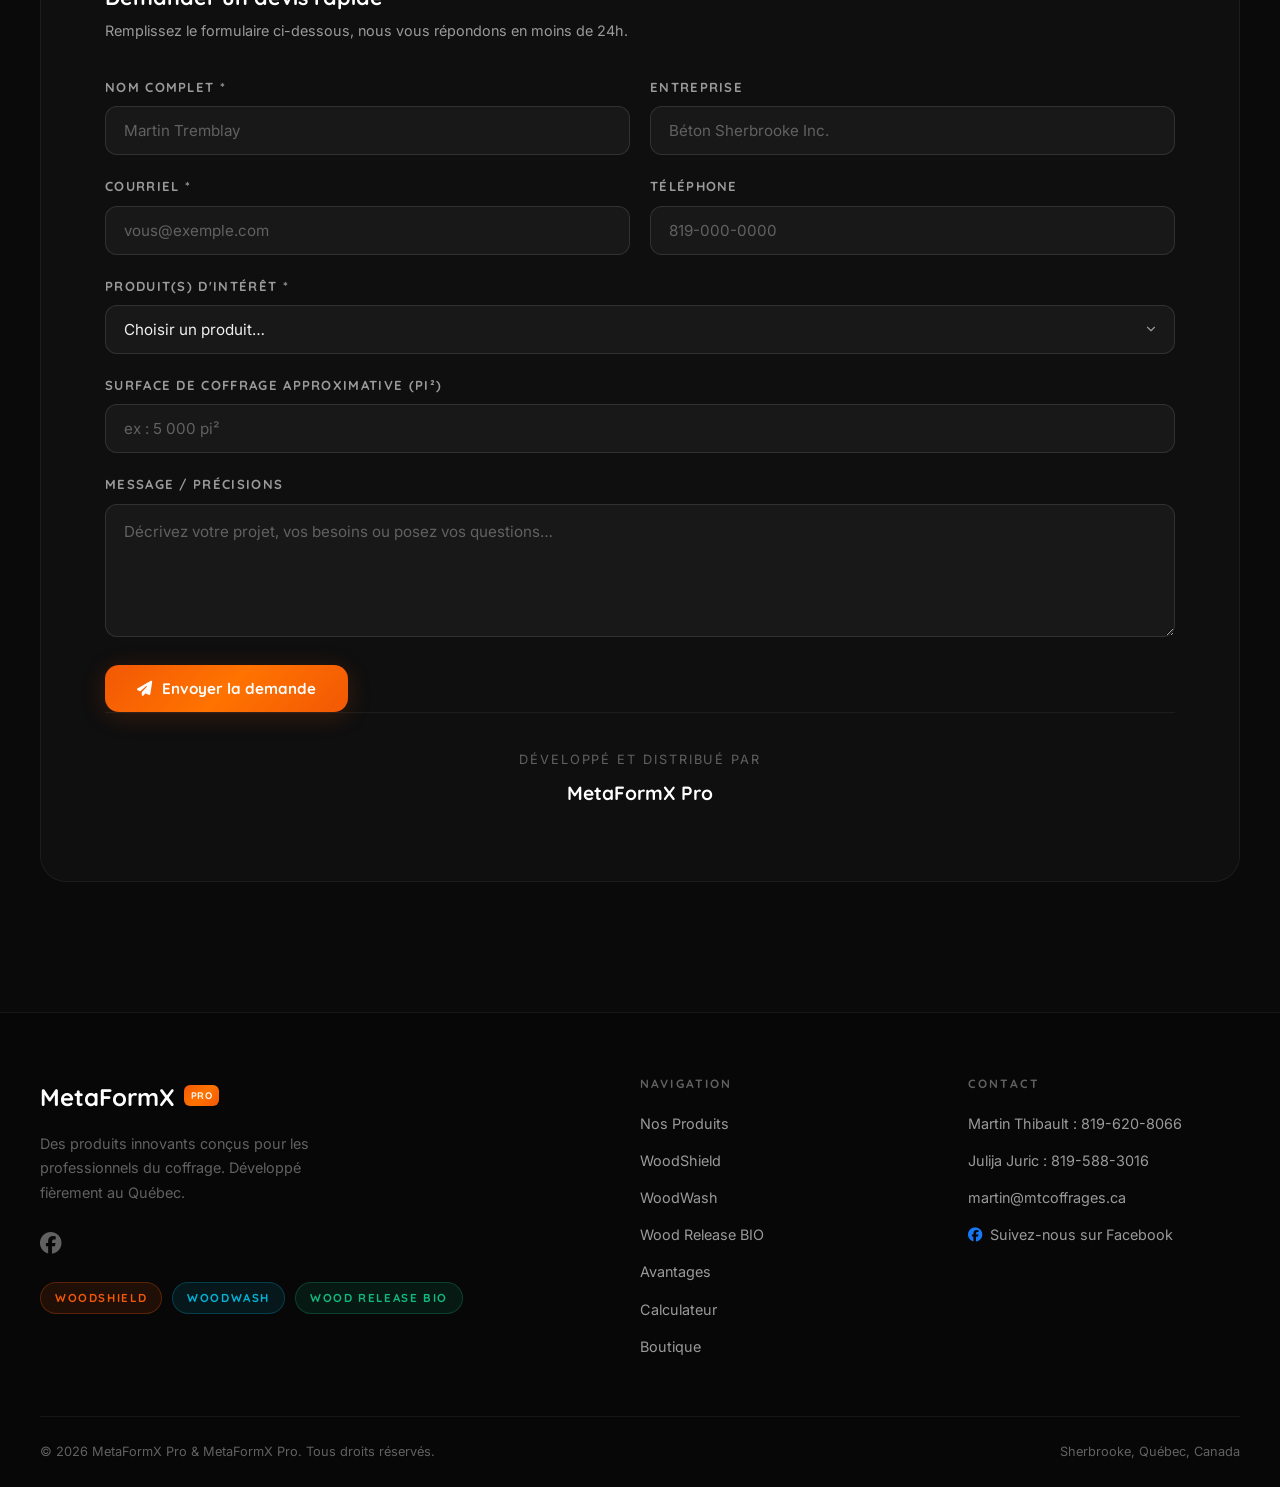
==== commit a7789a48: "Add files via upload" ====
--- a/index.html
+++ b/index.html
@@ -1,4 +1,4 @@
-﻿<!DOCTYPE html>
+<!DOCTYPE html>
 
 
 
@@ -6452,6 +6452,9 @@
                 <div class="footer-brand">
                     <div class="footer-logo-text">MetaFormX <span class="pro-badge">PRO</span></div>
                     <p>Des produits innovants conçus pour les professionnels du coffrage. Développé fièrement au Québec.</p>
+                    <div class="footer-social-links">
+                        <a href="https://www.facebook.com/profile.php?id=61590690777634" target="_blank" rel="noopener" aria-label="Facebook"><i class="fa-brands fa-facebook"></i></a>
+                    </div>
                     <div class="footer-products-tags">
                         <span class="ftag ftag-shield">WoodShield</span>
                         <span class="ftag ftag-wash">WoodWash</span>
@@ -6478,6 +6481,7 @@
                         <li><a href="tel:8196208066">Martin Thibault : 819-620-8066</a></li>
                         <li><a href="tel:8195883016">Julija Juric : 819-588-3016</a></li>
                         <li><a href="mailto:martin@mtcoffrages.ca">martin@mtcoffrages.ca</a></li>
+                        <li><a href="https://www.facebook.com/profile.php?id=61590690777634" target="_blank" rel="noopener"><i class="fa-brands fa-facebook" style="color: #1877F2; margin-right: 8px;"></i>Suivez-nous sur Facebook</a></li>
                     </ul>
                 </div>
             </div>
--- a/style.css
+++ b/style.css
@@ -2046,6 +2046,21 @@
   gap: 6px;
 }
 .footer-brand p { font-size: .9rem; color: var(--text-muted); line-height: 1.7; max-width: 320px; margin-bottom: 20px; }
+
+.footer-social-links {
+  display: flex;
+  gap: 16px;
+  margin-bottom: 20px;
+}
+.footer-social-links a {
+  font-size: 1.35rem;
+  color: var(--text-muted);
+  transition: color .25s var(--ease), transform .25s var(--ease);
+}
+.footer-social-links a:hover {
+  color: #1877F2;
+  transform: translateY(-2px);
+}
 
 .footer-products-tags { display: flex; gap: 10px; flex-wrap: wrap; }
 .ftag {
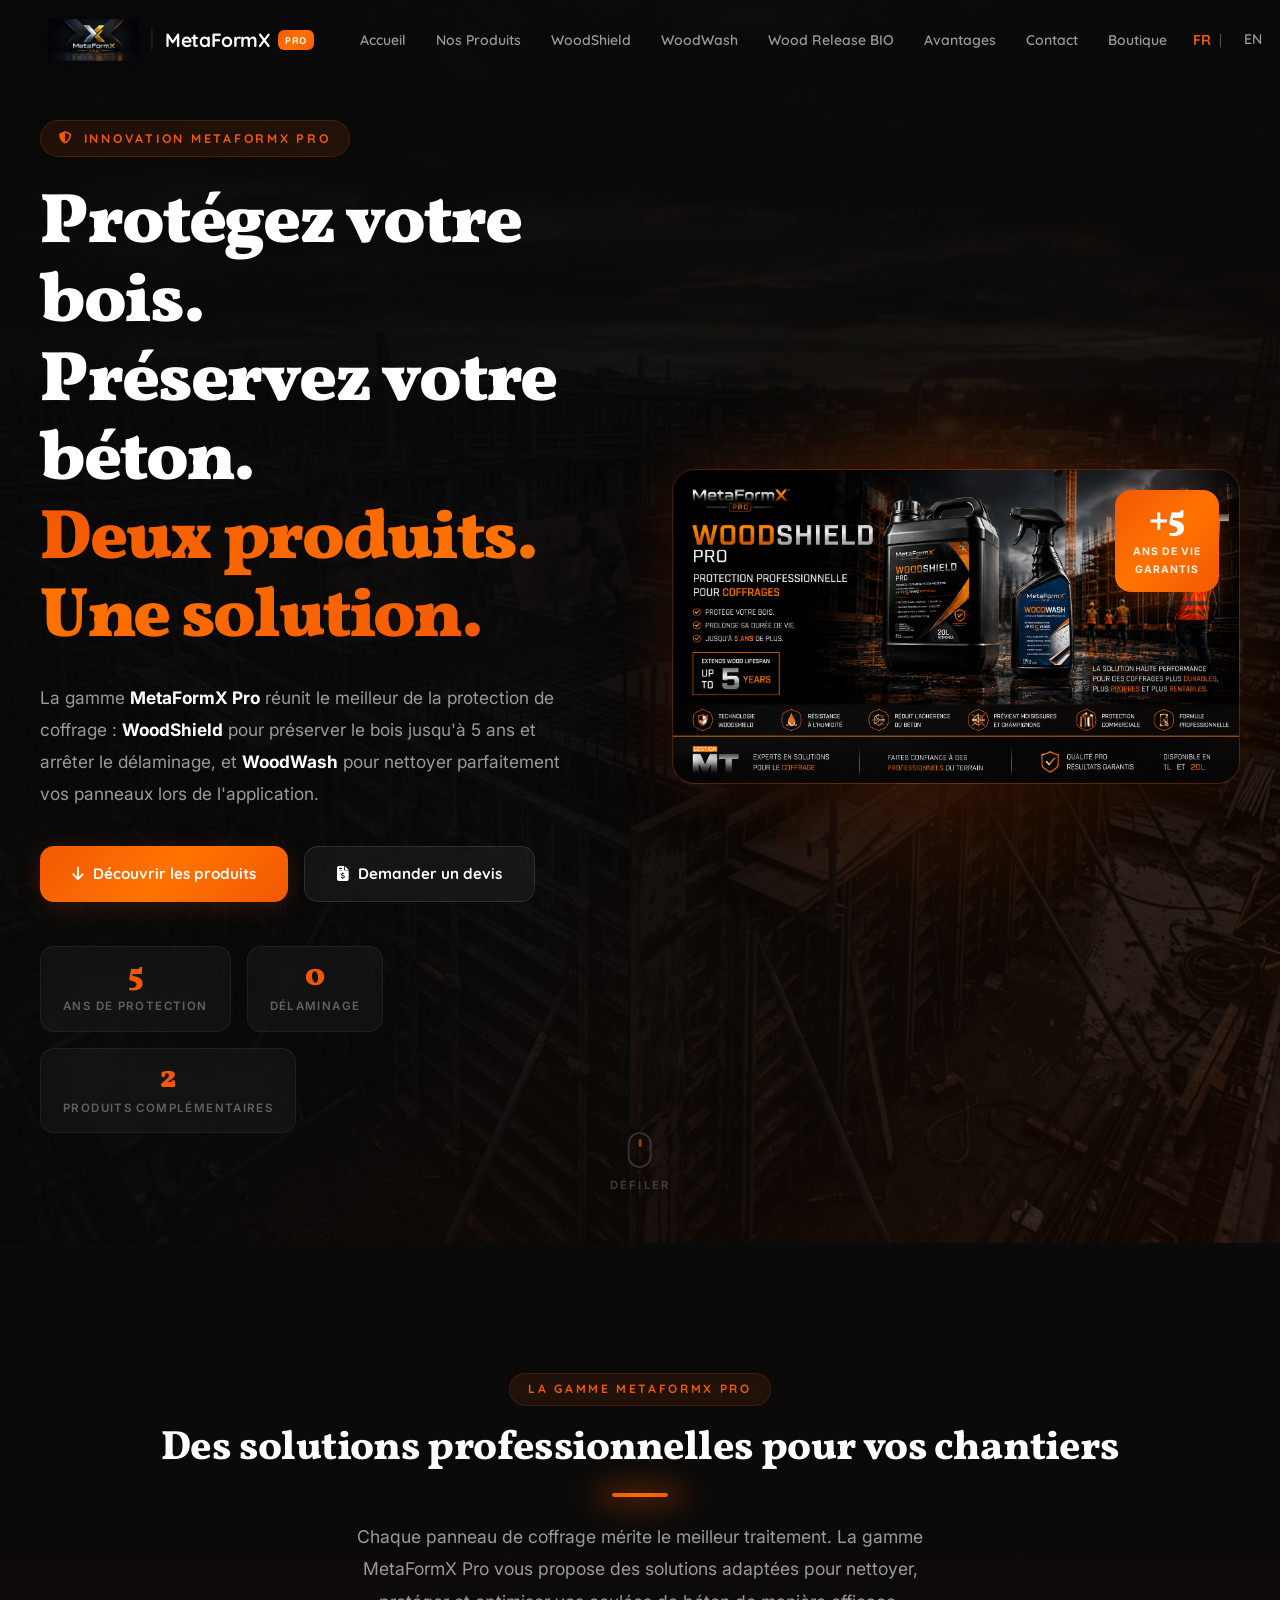
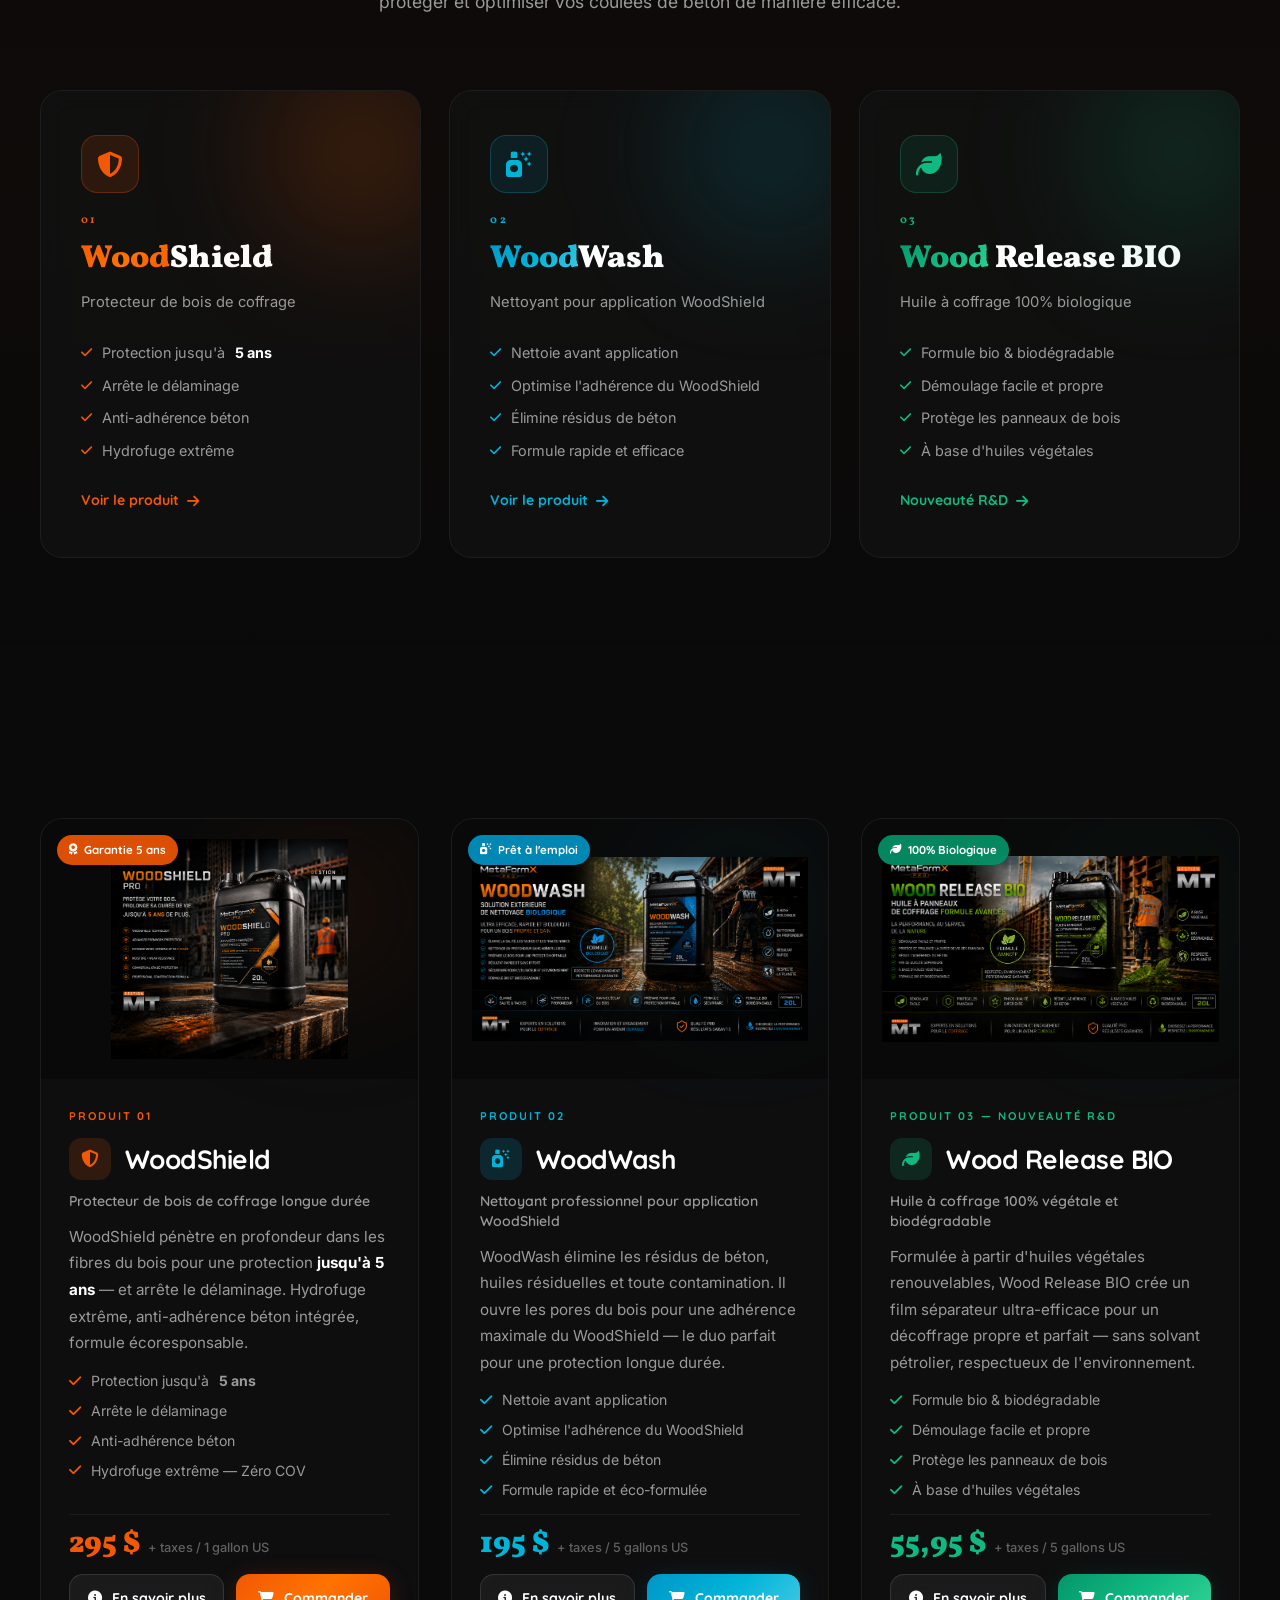
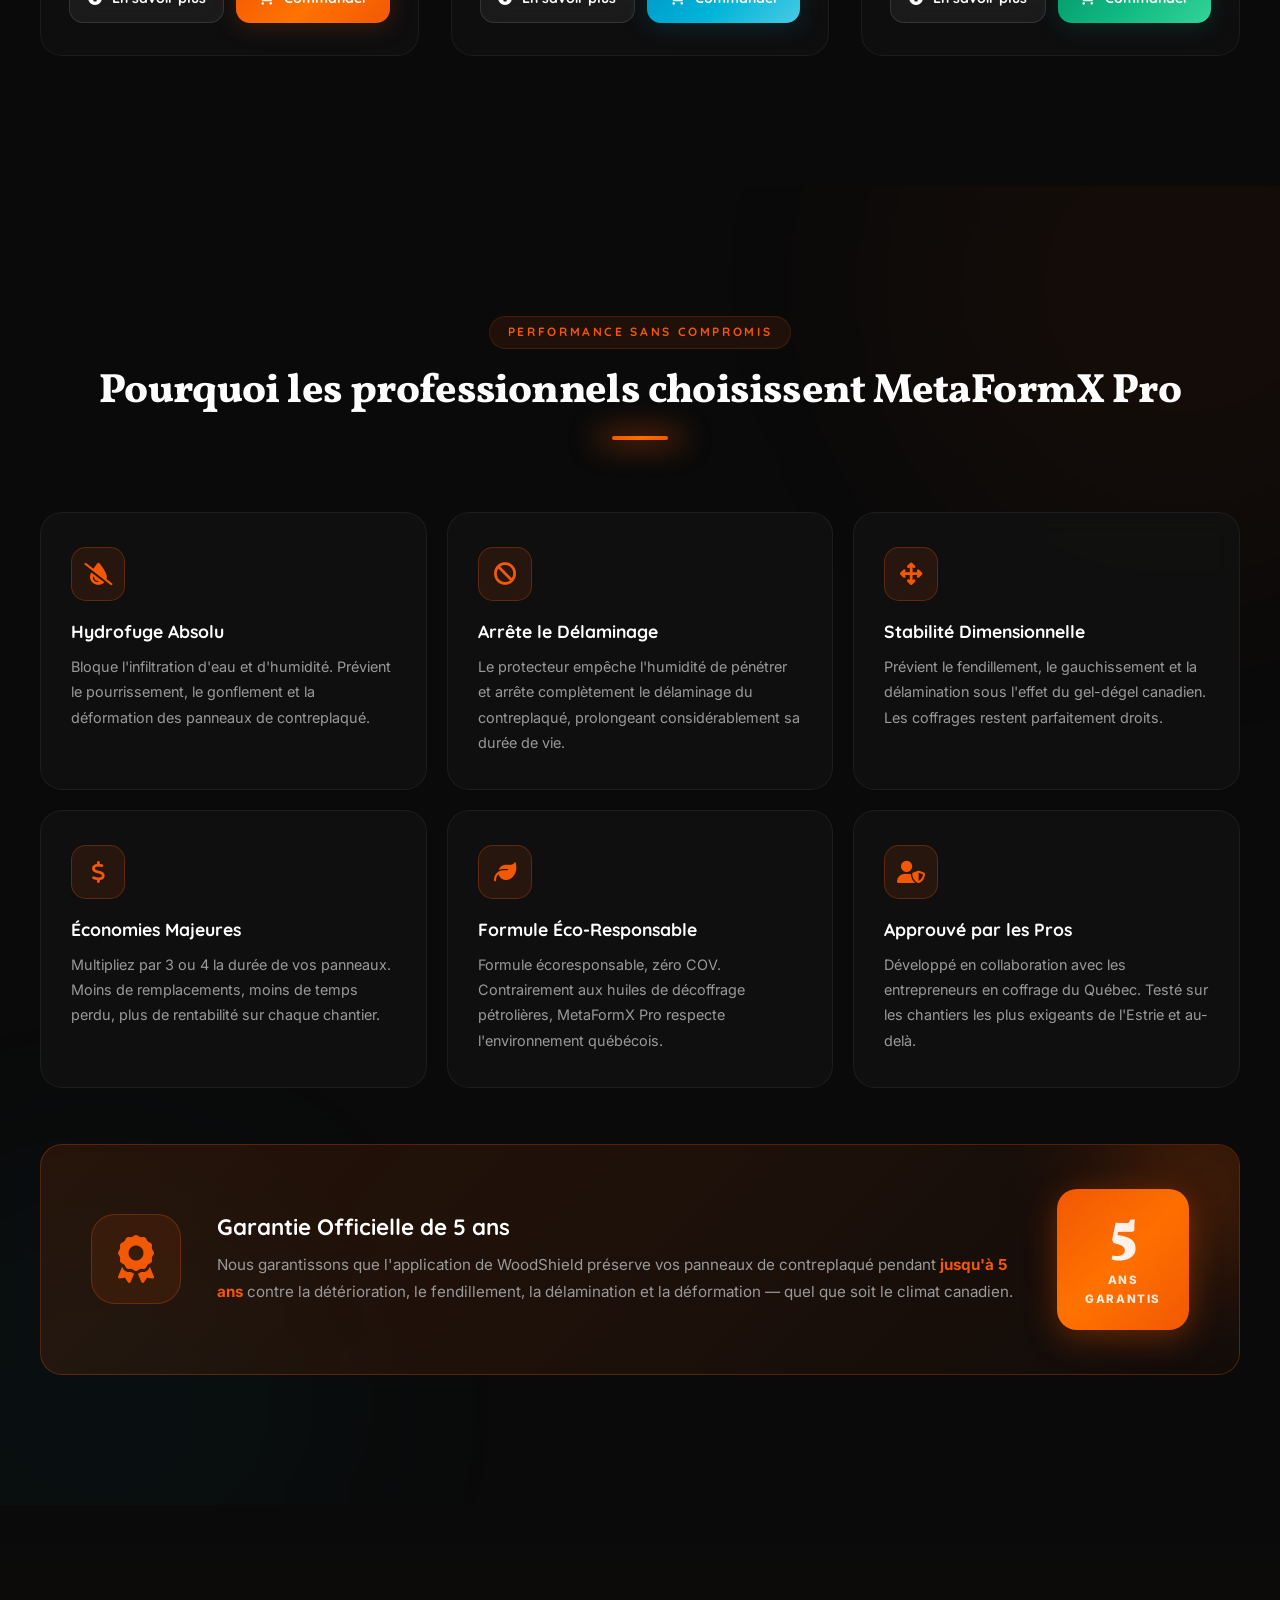
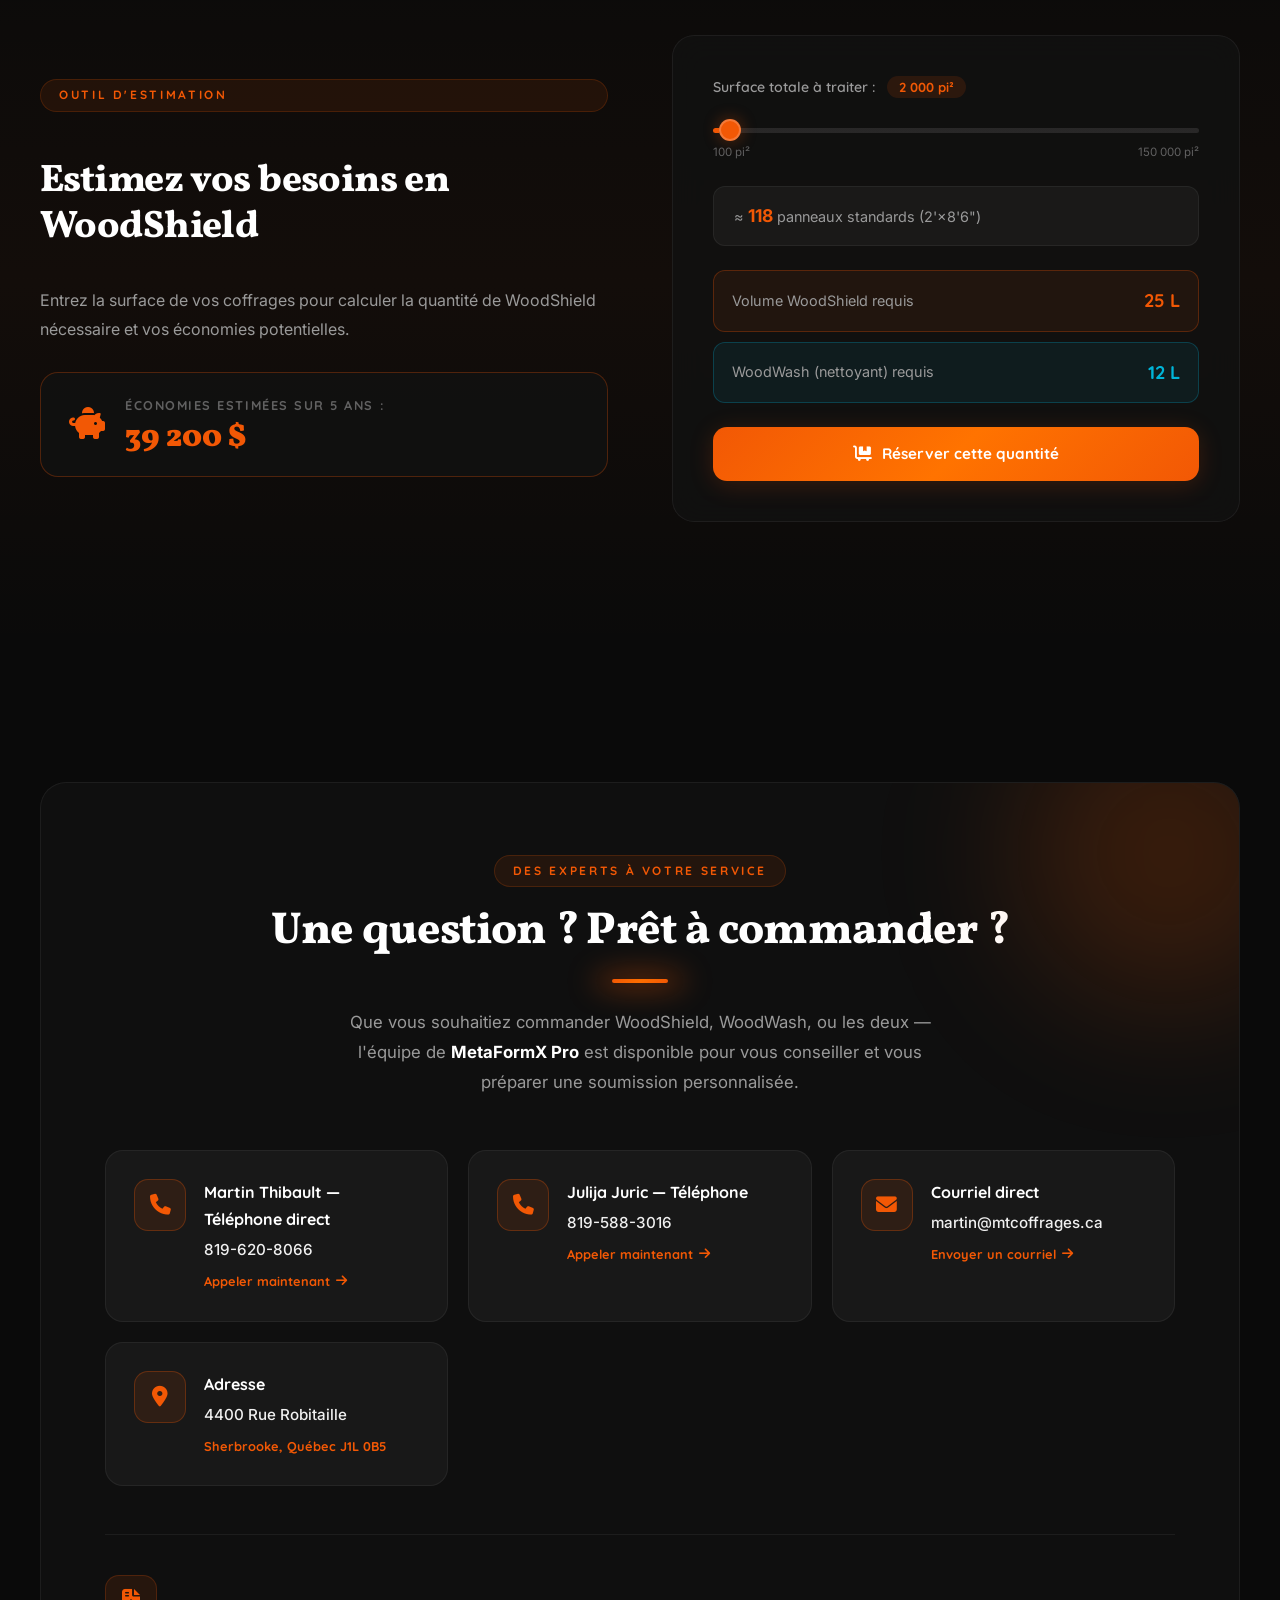
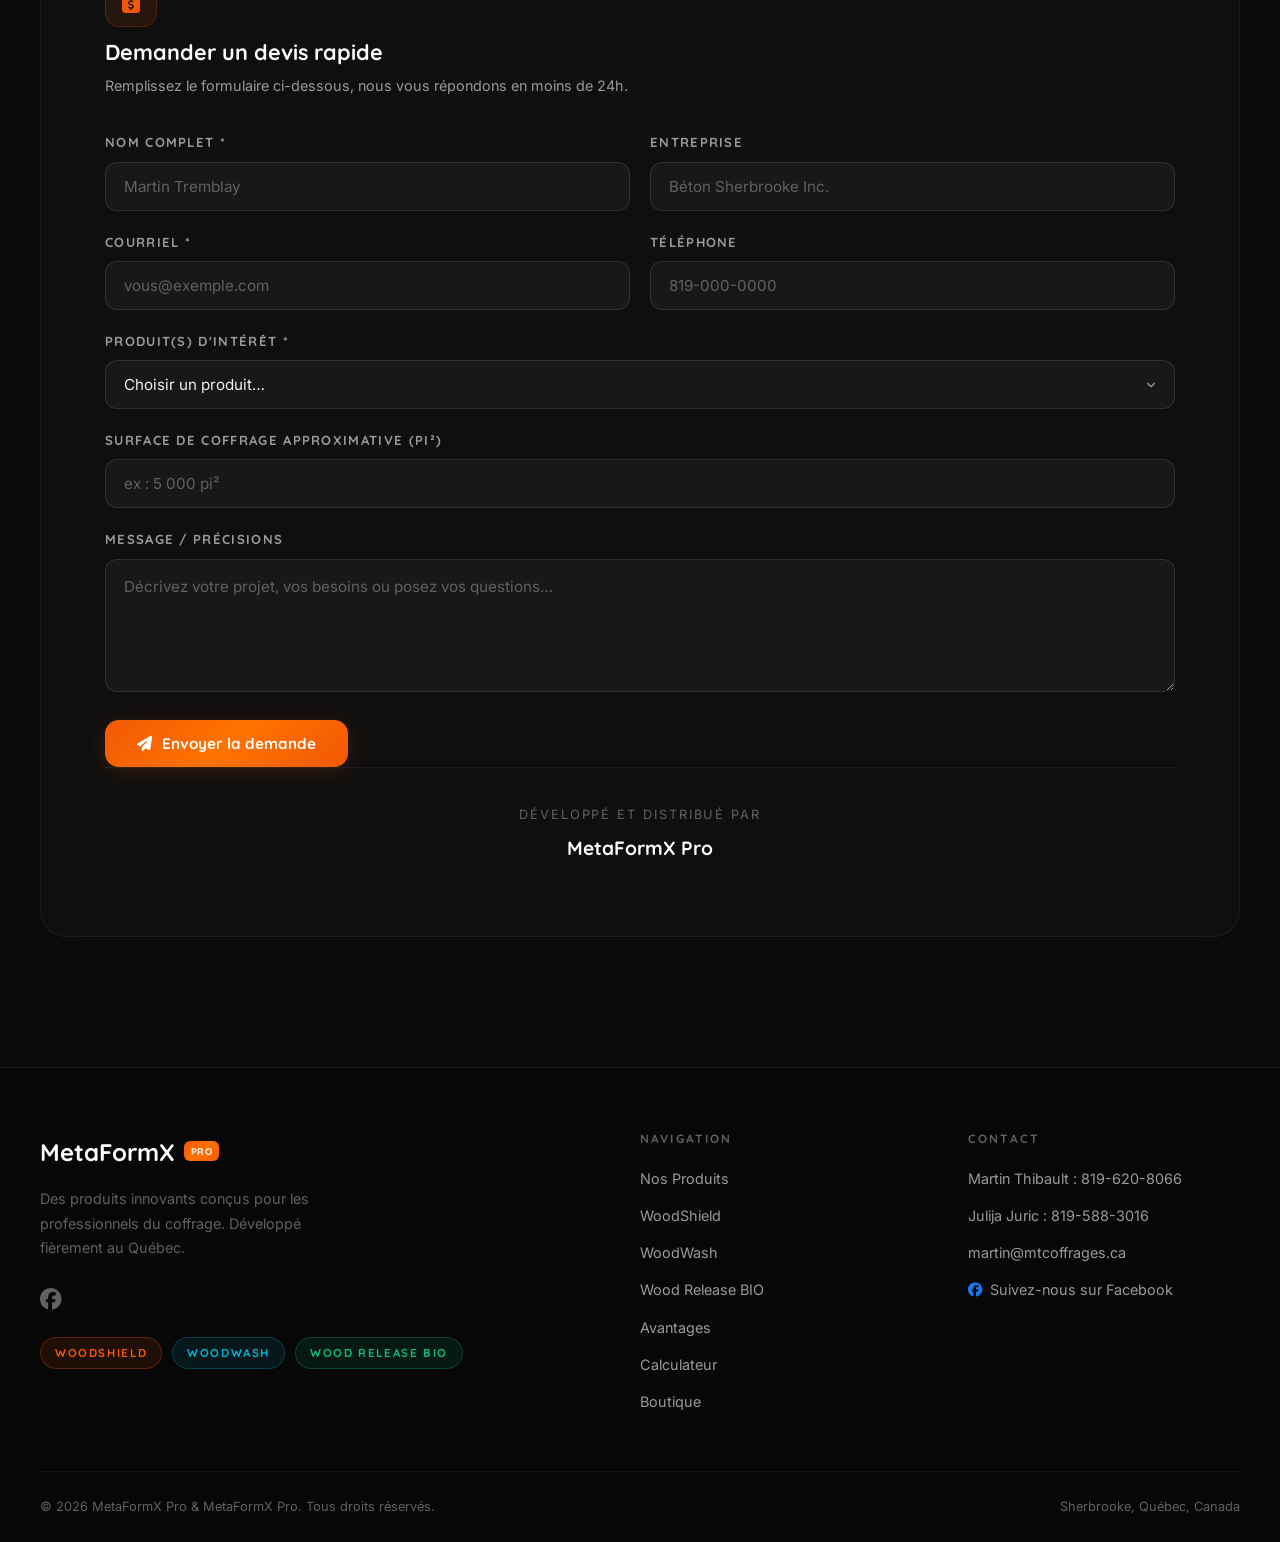
==== commit 263e3fc8: "Add files via upload" ====
--- a/index.html
+++ b/index.html
@@ -526,7 +526,7 @@
 
 
 
-            "price": "1495.00",
+            "price": "295.00",
 
 
 
@@ -966,7 +966,7 @@
 
 
 
-            "price": "35.95",
+            "price": "195.00",
 
 
 
@@ -1406,7 +1406,7 @@
 
 
 
-            "price": "69.95",
+            "price": "55.95",
 
 
 
@@ -2566,7 +2566,7 @@
 
 
 
-                        <strong>WoodShield</strong> pour préserver le bois jusqu'à 5 ans sans aucune trace de délaminage fini, 
+                        <strong>WoodShield</strong> pour préserver le bois jusqu'à 5 ans et arrêter le délaminage, 
 
 
 
@@ -2710,7 +2710,7 @@
 
 
 
-                            <span class="stat-lbl">trace de délaminage</span>
+                            <span class="stat-lbl">délaminage</span>
 
 
 
@@ -3150,7 +3150,7 @@
 
 
 
-                            <li><i class="fa-solid fa-check"></i> Zéro trace de délaminage fini</li>
+                            <li><i class="fa-solid fa-check"></i> Arrête le délaminage</li>
 
 
 
@@ -3686,7 +3686,7 @@
 
 
 
-                            <p class="psumm-desc">WoodShield pénètre en profondeur dans les fibres du bois pour une protection <strong>jusqu'à 5 ans</strong> — sans aucune trace de délaminage fini. Hydrofuge extrême, anti-adhérence béton intégrée, formule écoresponsable.</p>
+                            <p class="psumm-desc">WoodShield pénètre en profondeur dans les fibres du bois pour une protection <strong>jusqu'à 5 ans</strong> — et arrête le délaminage. Hydrofuge extrême, anti-adhérence béton intégrée, formule écoresponsable.</p>
 
 
 
@@ -3710,7 +3710,7 @@
 
 
 
-                                <li><i class="fa-solid fa-check"></i> Zéro trace de délaminage fini</li>
+                                <li><i class="fa-solid fa-check"></i> Arrête le délaminage</li>
 
 
 
@@ -3750,15 +3750,15 @@
 
 
 
-                                <span class="psumm-price-num">1 495 $</span>
-
-
-
-
-
-
-
-                                <span class="psumm-price-unit">+ taxes / Seau 20 L</span>
+                                <span class="psumm-price-num">295 $</span>
+
+
+
+
+
+
+
+                                <span class="psumm-price-unit">+ taxes / 1 gallon US</span>
 
 
 
@@ -4038,15 +4038,15 @@
 
 
 
-                                <span class="psumm-price-num wash-price">35,95 $</span>
-
-
-
-
-
-
-
-                                <span class="psumm-price-unit">+ taxes / Vaporisateur 1 L</span>
+                                <span class="psumm-price-num wash-price">195 $</span>
+
+
+
+
+
+
+
+                                <span class="psumm-price-unit">+ taxes / 5 gallons US</span>
 
 
 
@@ -4326,15 +4326,15 @@
 
 
 
-                                <span class="psumm-price-num bio-price">69,95 $</span>
-
-
-
-
-
-
-
-                                <span class="psumm-price-unit">+ taxes / Seau 20 L</span>
+                                <span class="psumm-price-num bio-price">55,95 $</span>
+
+
+
+
+
+
+
+                                <span class="psumm-price-unit">+ taxes / 5 gallons US</span>
 
 
 
@@ -4726,15 +4726,15 @@
 
 
 
-                        <h3>Zéro Trace Béton</h3>
-
-
-
-
-
-
-
-                        <p>Le béton ne laisse aucune marque sur le fini. La surface de béton décoffré est lisse et impeccable, sans résidu ni discoloration.</p>
+                        <h3>Arrête le Délaminage</h3>
+
+
+
+
+
+
+
+                        <p>Le protecteur empêche l'humidité de pénétrer et arrête complètement le délaminage du contreplaqué, prolongeant considérablement sa durée de vie.</p>
 
 
 
@@ -6286,7 +6286,7 @@
 
 
 
-                        <span class="spb-format" id="spb-prod-format">Seau commercial 20 L</span>
+                        <span class="spb-format" id="spb-prod-format">1 gallon US</span>
 
 
 
--- a/style.css
+++ b/style.css
@@ -695,7 +695,7 @@
   gap: 64px;
   align-items: center;
   padding-top: 40px;
-  padding-bottom: 80px;
+  padding-bottom: 110px;
 }
 
 /* Hero Text */
@@ -854,7 +854,7 @@
 /* Scroll Cue */
 .scroll-cue {
   position: absolute;
-  bottom: 32px; left: 50%;
+  bottom: 48px; left: 50%;
   transform: translateX(-50%);
   display: flex;
   flex-direction: column;
@@ -2151,6 +2151,8 @@
 
   .main-nav, .nav-cta-btn { display: none; }
   .hamburger { display: flex; }
+
+  .scroll-cue { display: none; }
 
   .hero-content { grid-template-columns: 1fr; gap: 48px; padding-bottom: 60px; }
   .hero-visual { order: -1; }
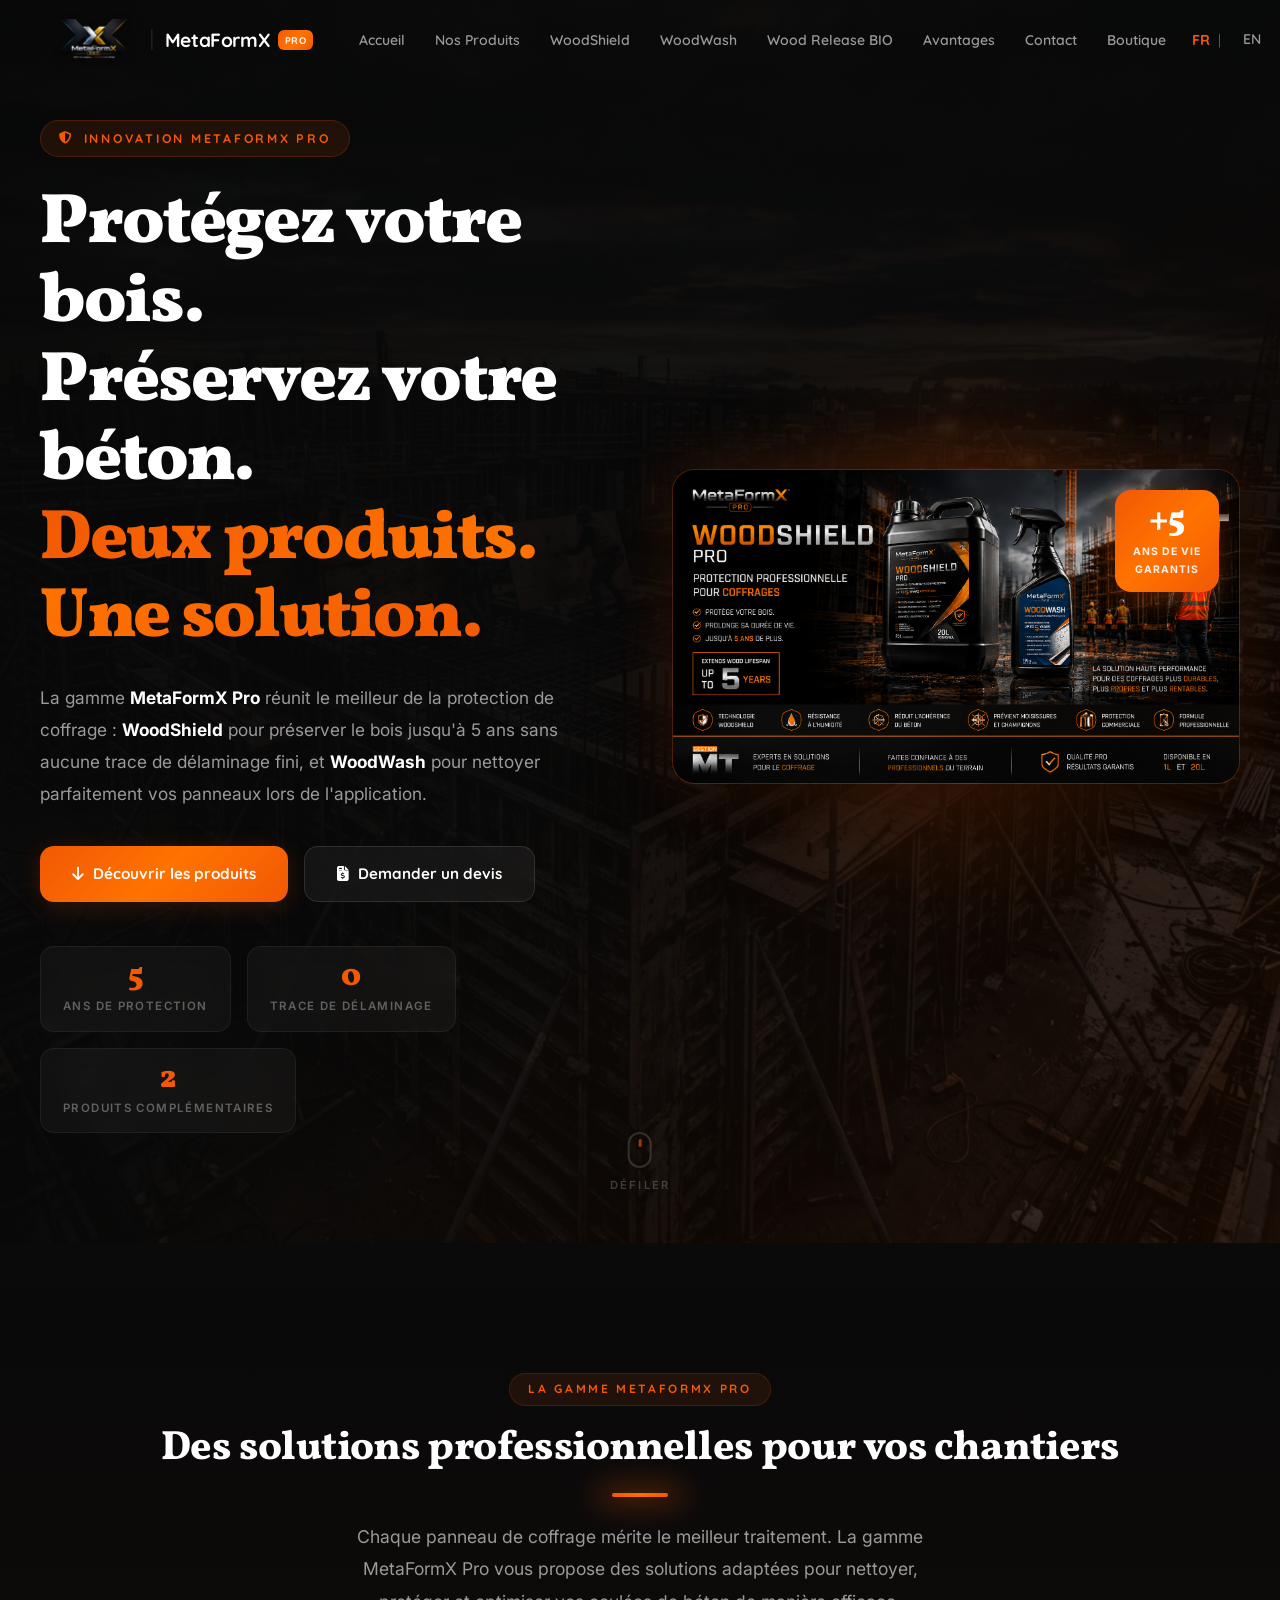
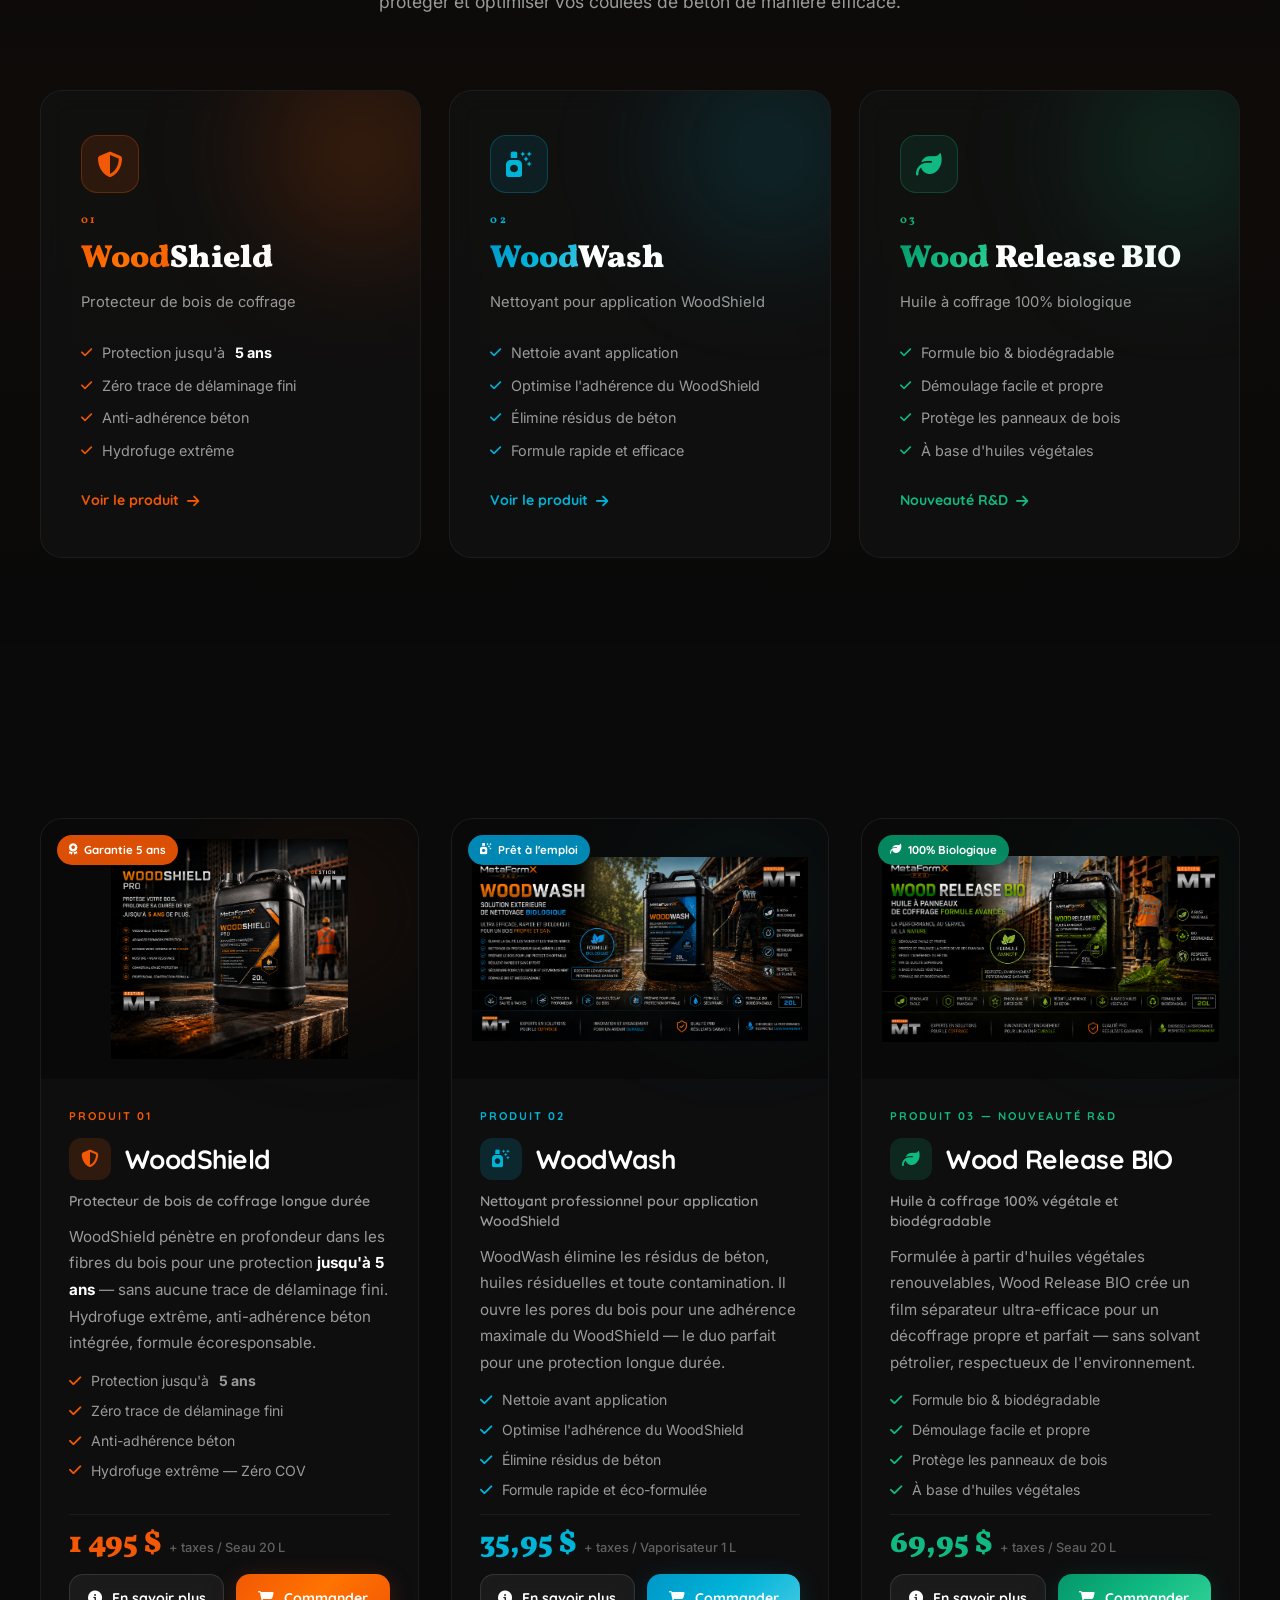
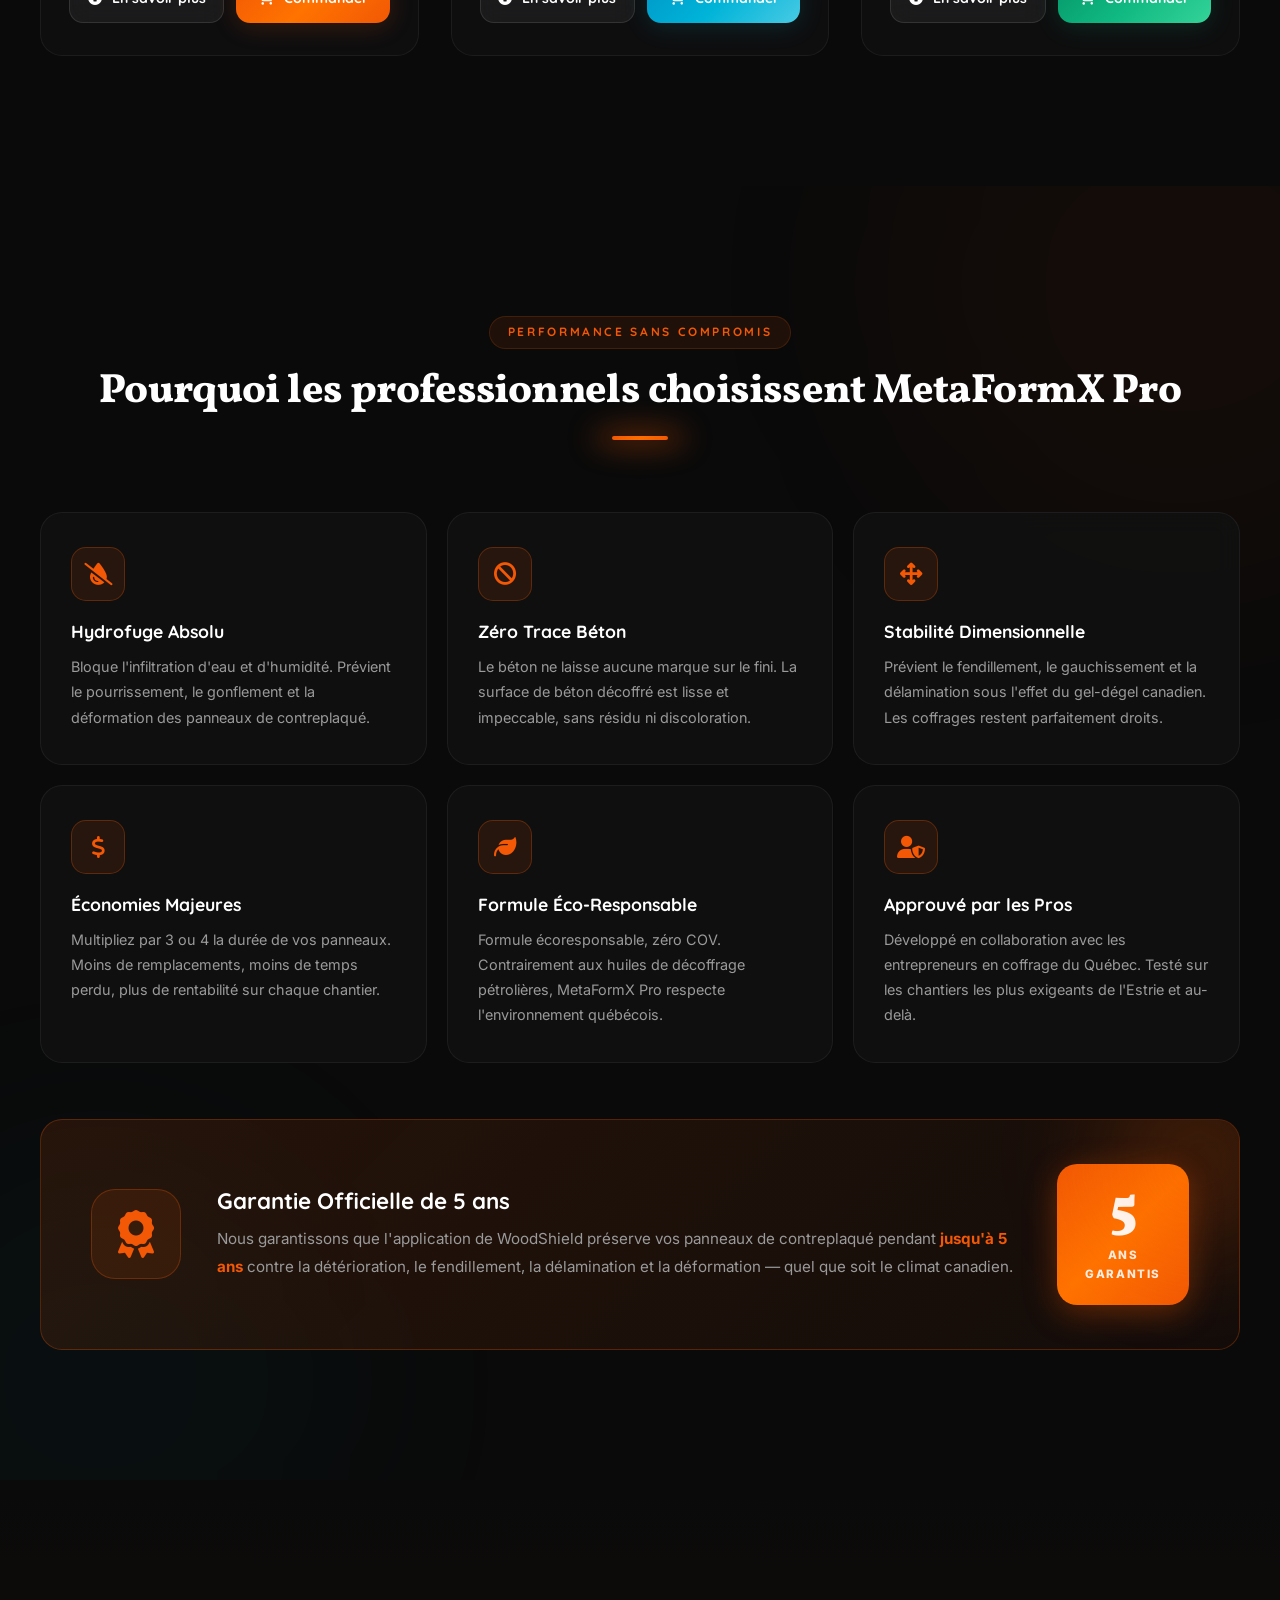
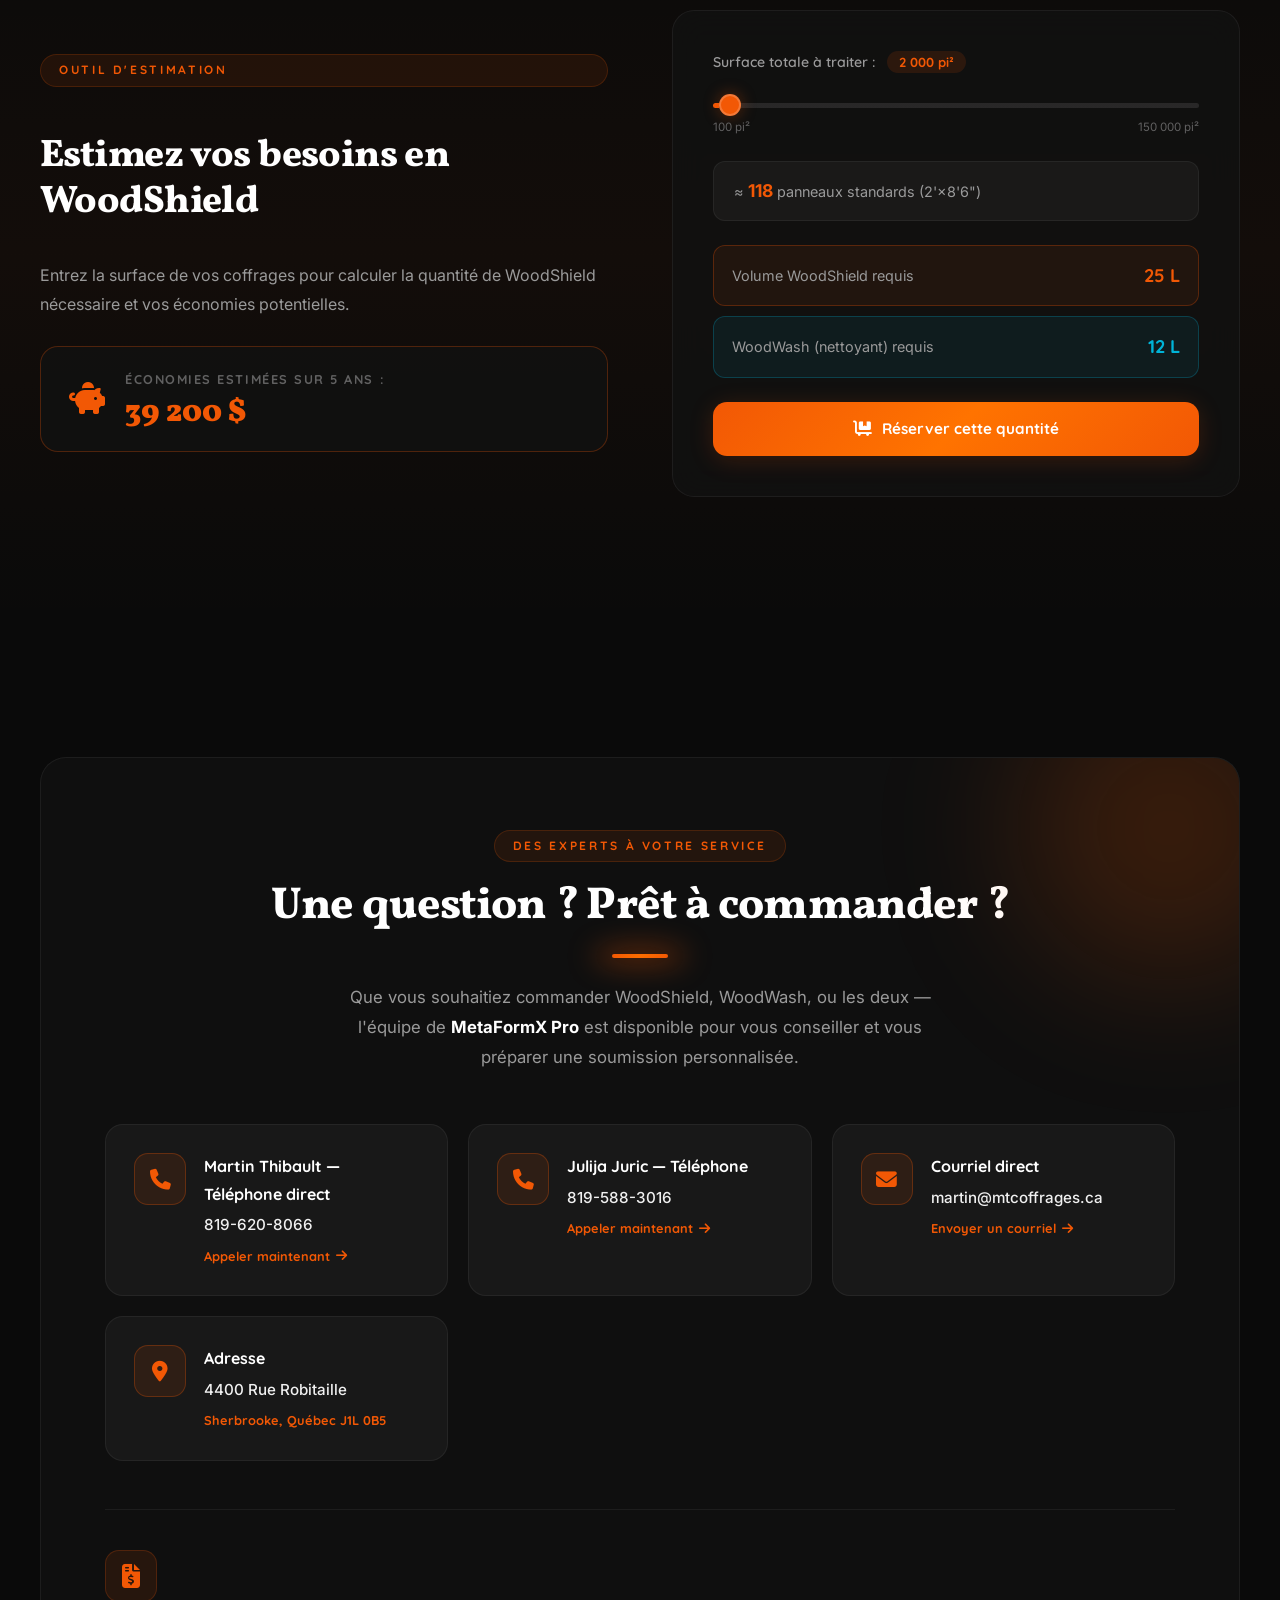
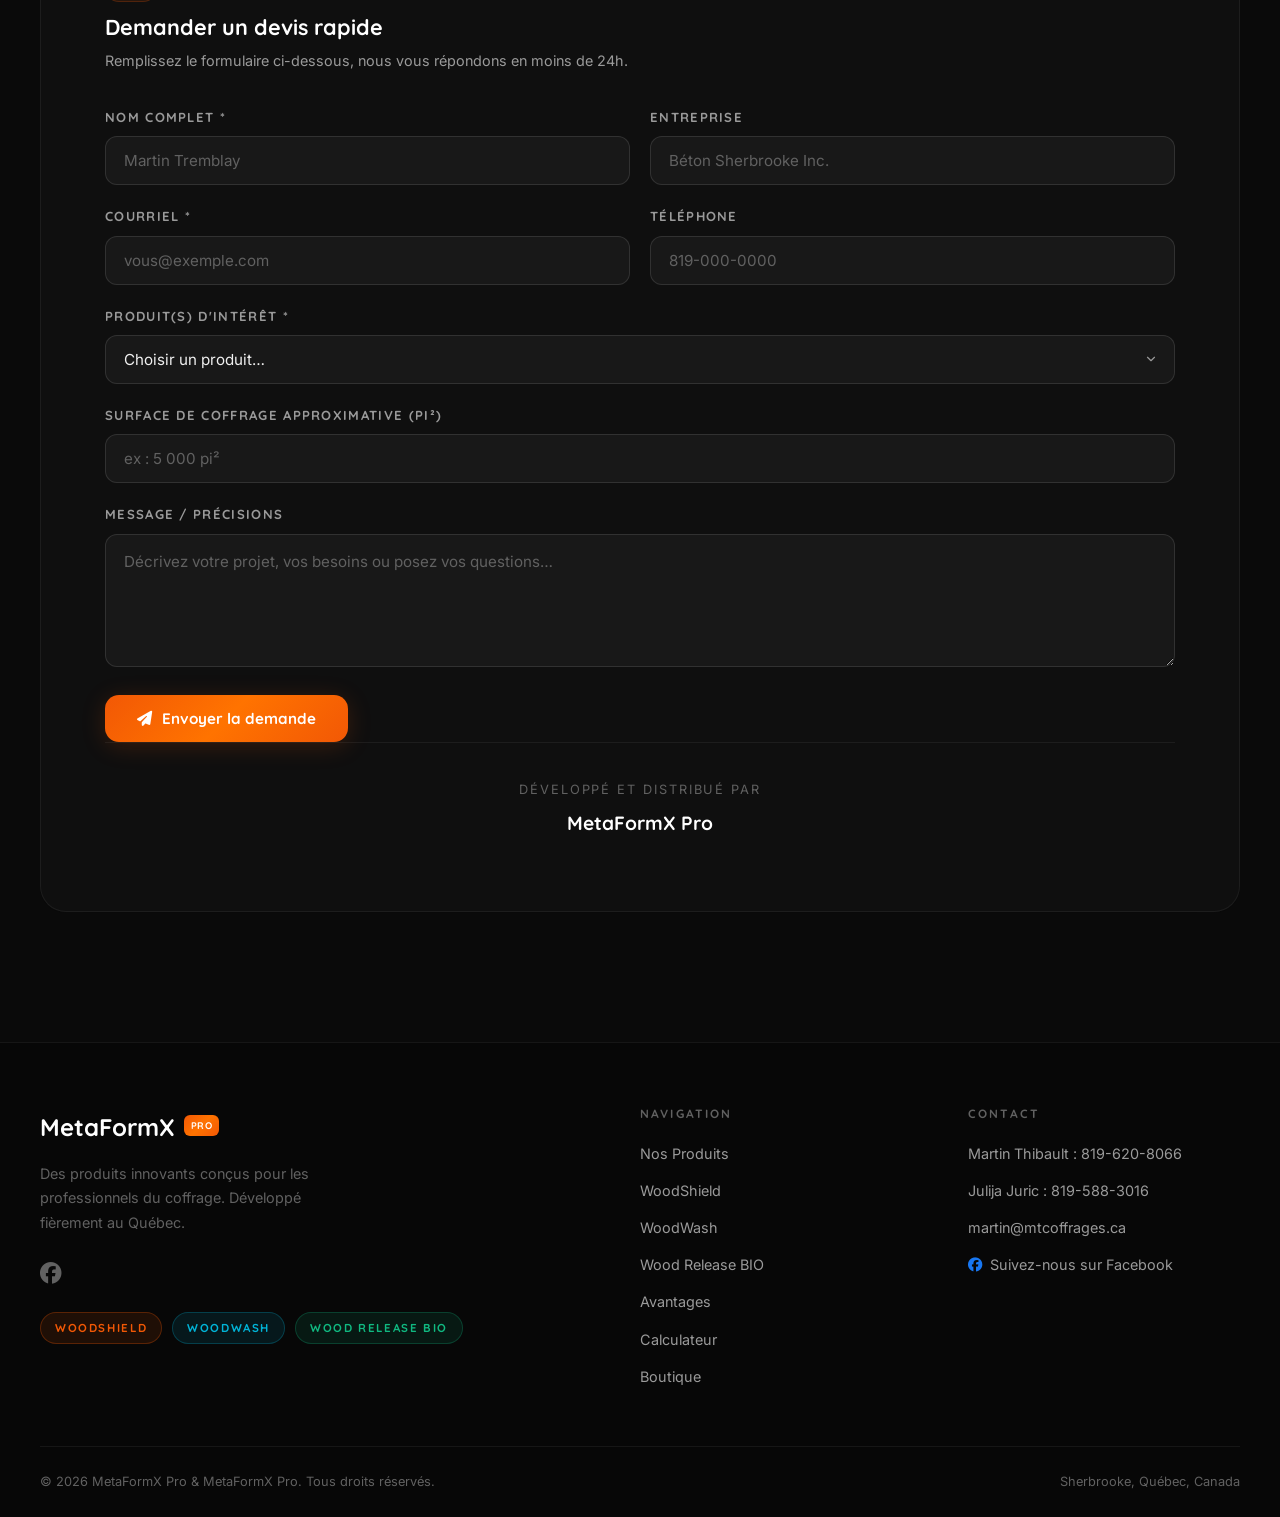
==== commit 137da27f: "Add files via upload" ====
--- a/index.html
+++ b/index.html
@@ -526,7 +526,7 @@
 
 
 
-            "price": "295.00",
+            "price": "1495.00",
 
 
 
@@ -966,7 +966,7 @@
 
 
 
-            "price": "195.00",
+            "price": "35.95",
 
 
 
@@ -1406,7 +1406,7 @@
 
 
 
-            "price": "55.95",
+            "price": "69.95",
 
 
 
@@ -1942,7 +1942,7 @@
 
 
 
-                <img src="logo compagnie..png" alt="Location de Coffrages" class="logo-img-company">
+                <img src="logo_no_bg-removebg-preview.png" alt="Location de Coffrages" class="logo-img-company">
 
 
 
@@ -2566,7 +2566,7 @@
 
 
 
-                        <strong>WoodShield</strong> pour préserver le bois jusqu'à 5 ans et arrêter le délaminage, 
+                        <strong>WoodShield</strong> pour préserver le bois jusqu'à 5 ans sans aucune trace de délaminage fini, 
 
 
 
@@ -2710,7 +2710,7 @@
 
 
 
-                            <span class="stat-lbl">délaminage</span>
+                            <span class="stat-lbl">trace de délaminage</span>
 
 
 
@@ -3150,7 +3150,7 @@
 
 
 
-                            <li><i class="fa-solid fa-check"></i> Arrête le délaminage</li>
+                            <li><i class="fa-solid fa-check"></i> Zéro trace de délaminage fini</li>
 
 
 
@@ -3686,7 +3686,7 @@
 
 
 
-                            <p class="psumm-desc">WoodShield pénètre en profondeur dans les fibres du bois pour une protection <strong>jusqu'à 5 ans</strong> — et arrête le délaminage. Hydrofuge extrême, anti-adhérence béton intégrée, formule écoresponsable.</p>
+                            <p class="psumm-desc">WoodShield pénètre en profondeur dans les fibres du bois pour une protection <strong>jusqu'à 5 ans</strong> — sans aucune trace de délaminage fini. Hydrofuge extrême, anti-adhérence béton intégrée, formule écoresponsable.</p>
 
 
 
@@ -3710,7 +3710,7 @@
 
 
 
-                                <li><i class="fa-solid fa-check"></i> Arrête le délaminage</li>
+                                <li><i class="fa-solid fa-check"></i> Zéro trace de délaminage fini</li>
 
 
 
@@ -3750,15 +3750,15 @@
 
 
 
-                                <span class="psumm-price-num">295 $</span>
-
-
-
-
-
-
-
-                                <span class="psumm-price-unit">+ taxes / 1 gallon US</span>
+                                <span class="psumm-price-num">1 495 $</span>
+
+
+
+
+
+
+
+                                <span class="psumm-price-unit">+ taxes / Seau 20 L</span>
 
 
 
@@ -4038,15 +4038,15 @@
 
 
 
-                                <span class="psumm-price-num wash-price">195 $</span>
-
-
-
-
-
-
-
-                                <span class="psumm-price-unit">+ taxes / 5 gallons US</span>
+                                <span class="psumm-price-num wash-price">35,95 $</span>
+
+
+
+
+
+
+
+                                <span class="psumm-price-unit">+ taxes / Vaporisateur 1 L</span>
 
 
 
@@ -4326,15 +4326,15 @@
 
 
 
-                                <span class="psumm-price-num bio-price">55,95 $</span>
-
-
-
-
-
-
-
-                                <span class="psumm-price-unit">+ taxes / 5 gallons US</span>
+                                <span class="psumm-price-num bio-price">69,95 $</span>
+
+
+
+
+
+
+
+                                <span class="psumm-price-unit">+ taxes / Seau 20 L</span>
 
 
 
@@ -4726,15 +4726,15 @@
 
 
 
-                        <h3>Arrête le Délaminage</h3>
-
-
-
-
-
-
-
-                        <p>Le protecteur empêche l'humidité de pénétrer et arrête complètement le délaminage du contreplaqué, prolongeant considérablement sa durée de vie.</p>
+                        <h3>Zéro Trace Béton</h3>
+
+
+
+
+
+
+
+                        <p>Le béton ne laisse aucune marque sur le fini. La surface de béton décoffré est lisse et impeccable, sans résidu ni discoloration.</p>
 
 
 
@@ -6286,7 +6286,7 @@
 
 
 
-                        <span class="spb-format" id="spb-prod-format">1 gallon US</span>
+                        <span class="spb-format" id="spb-prod-format">Seau commercial 20 L</span>
 
 
 
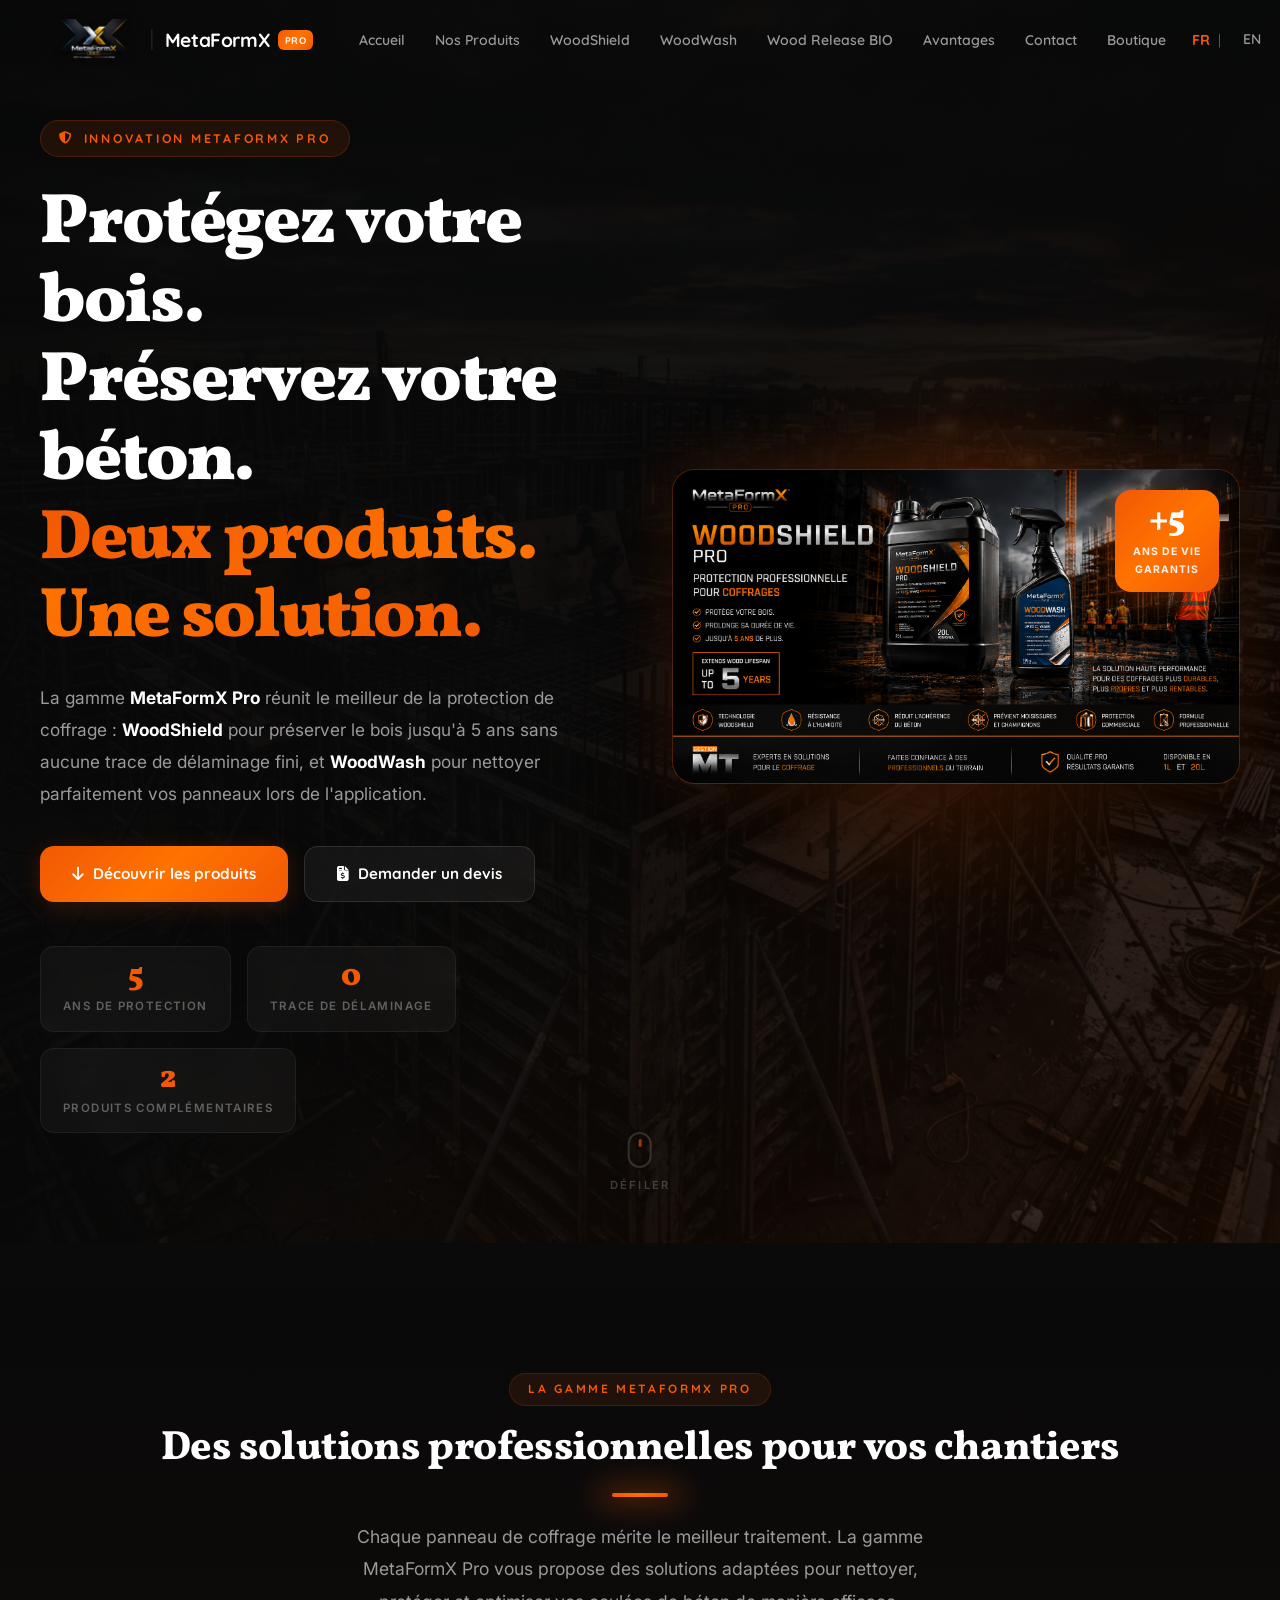
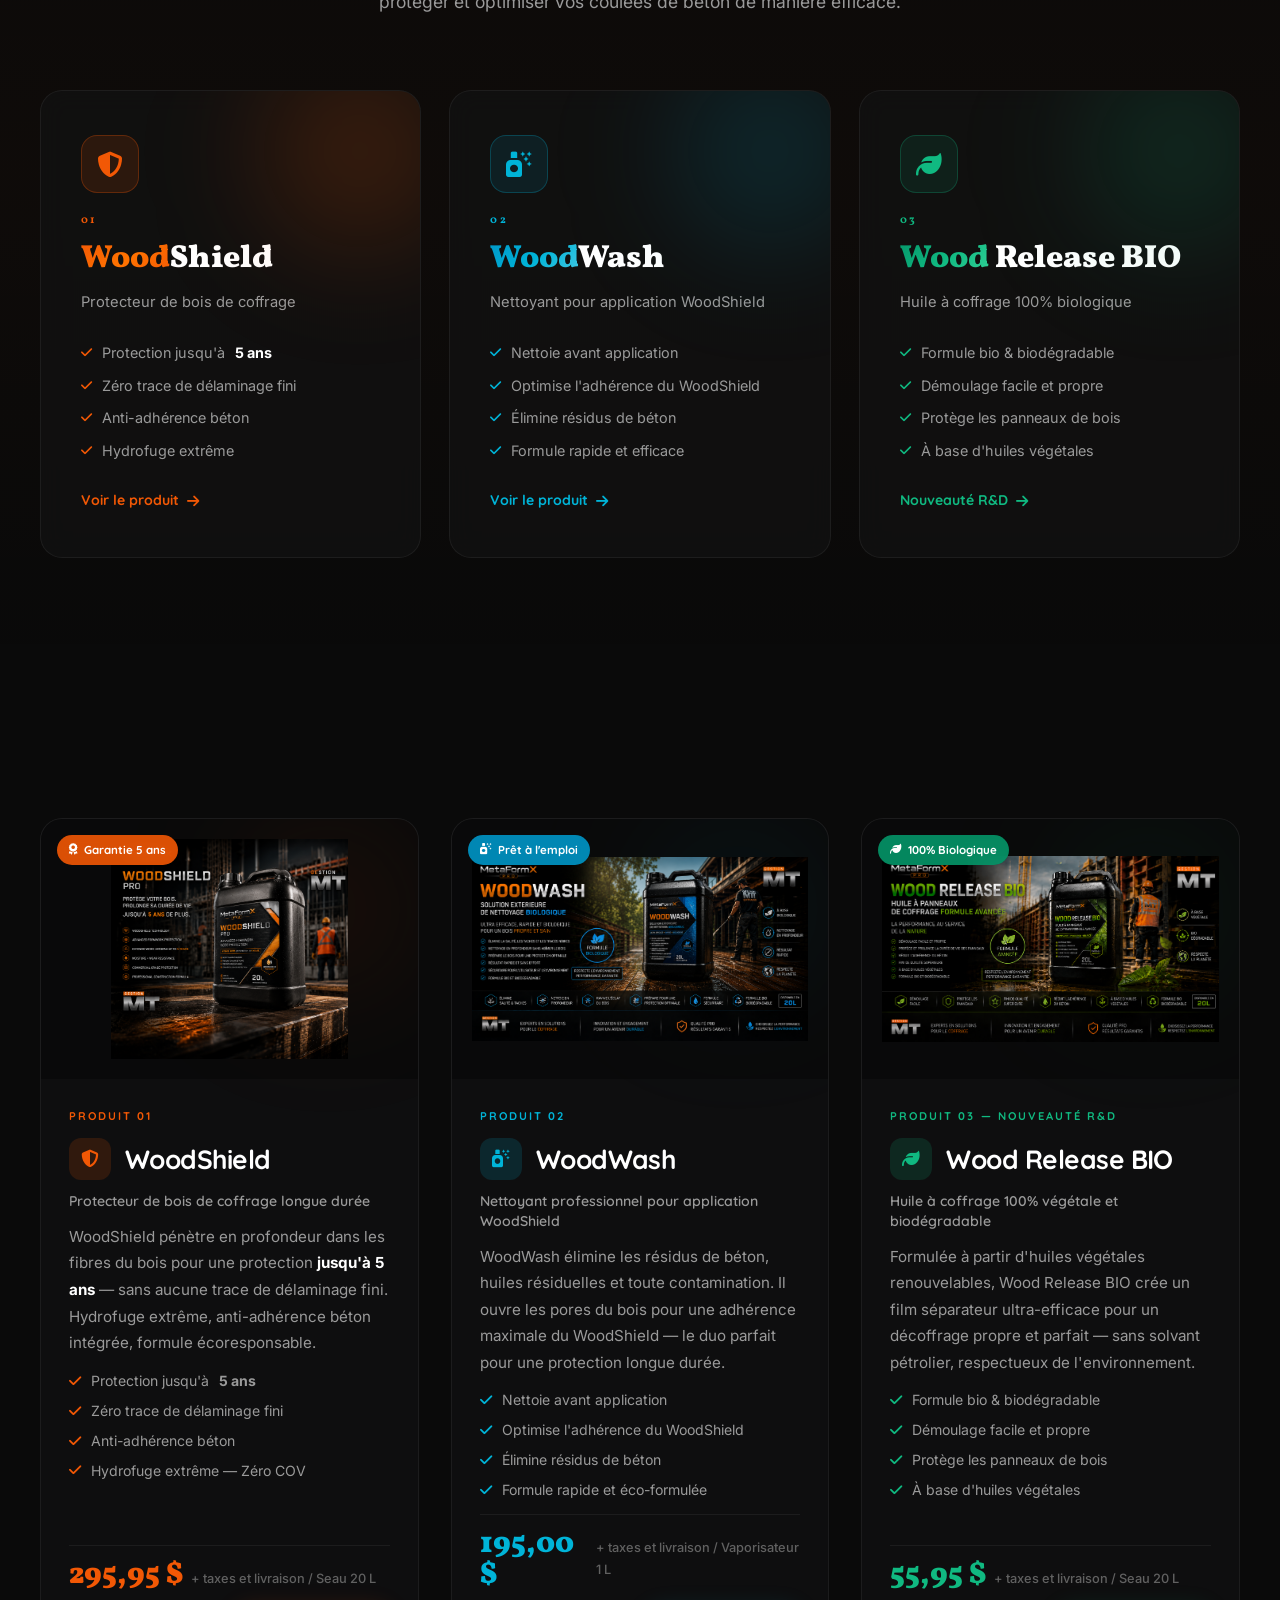
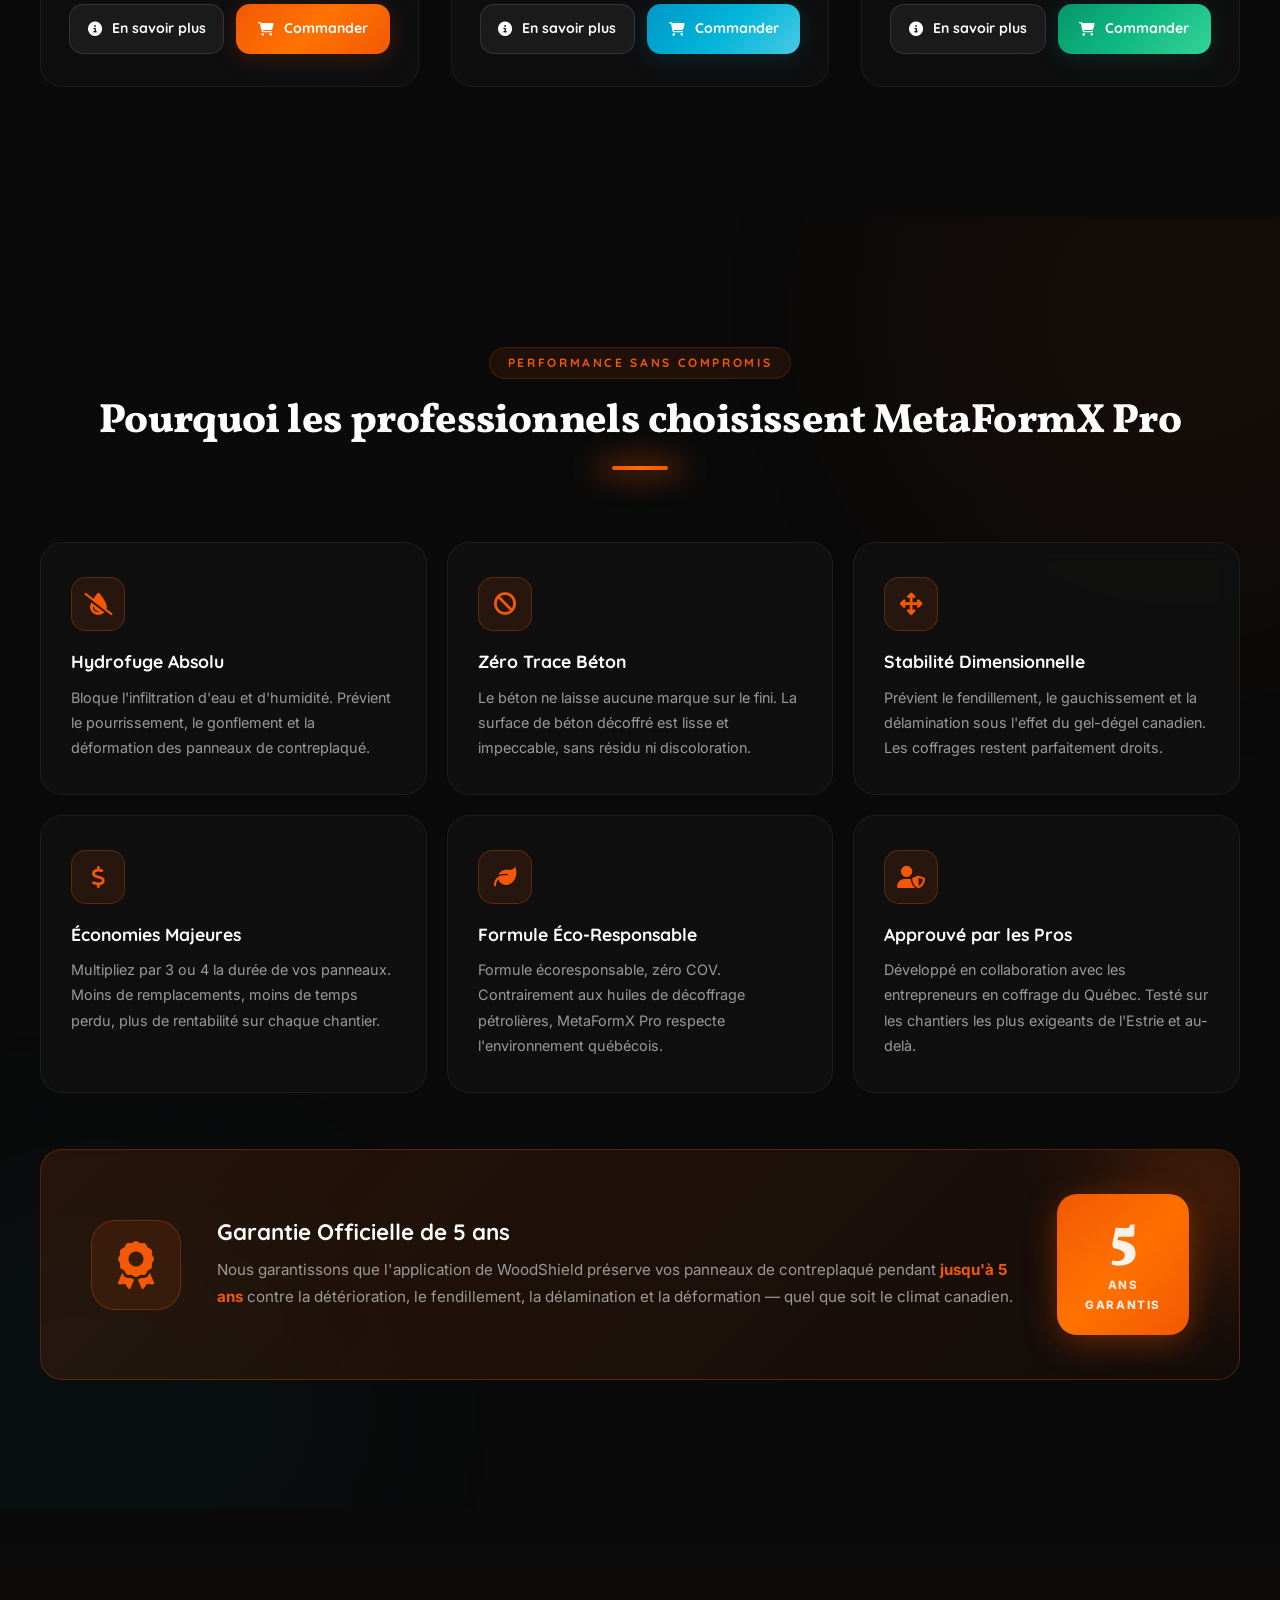
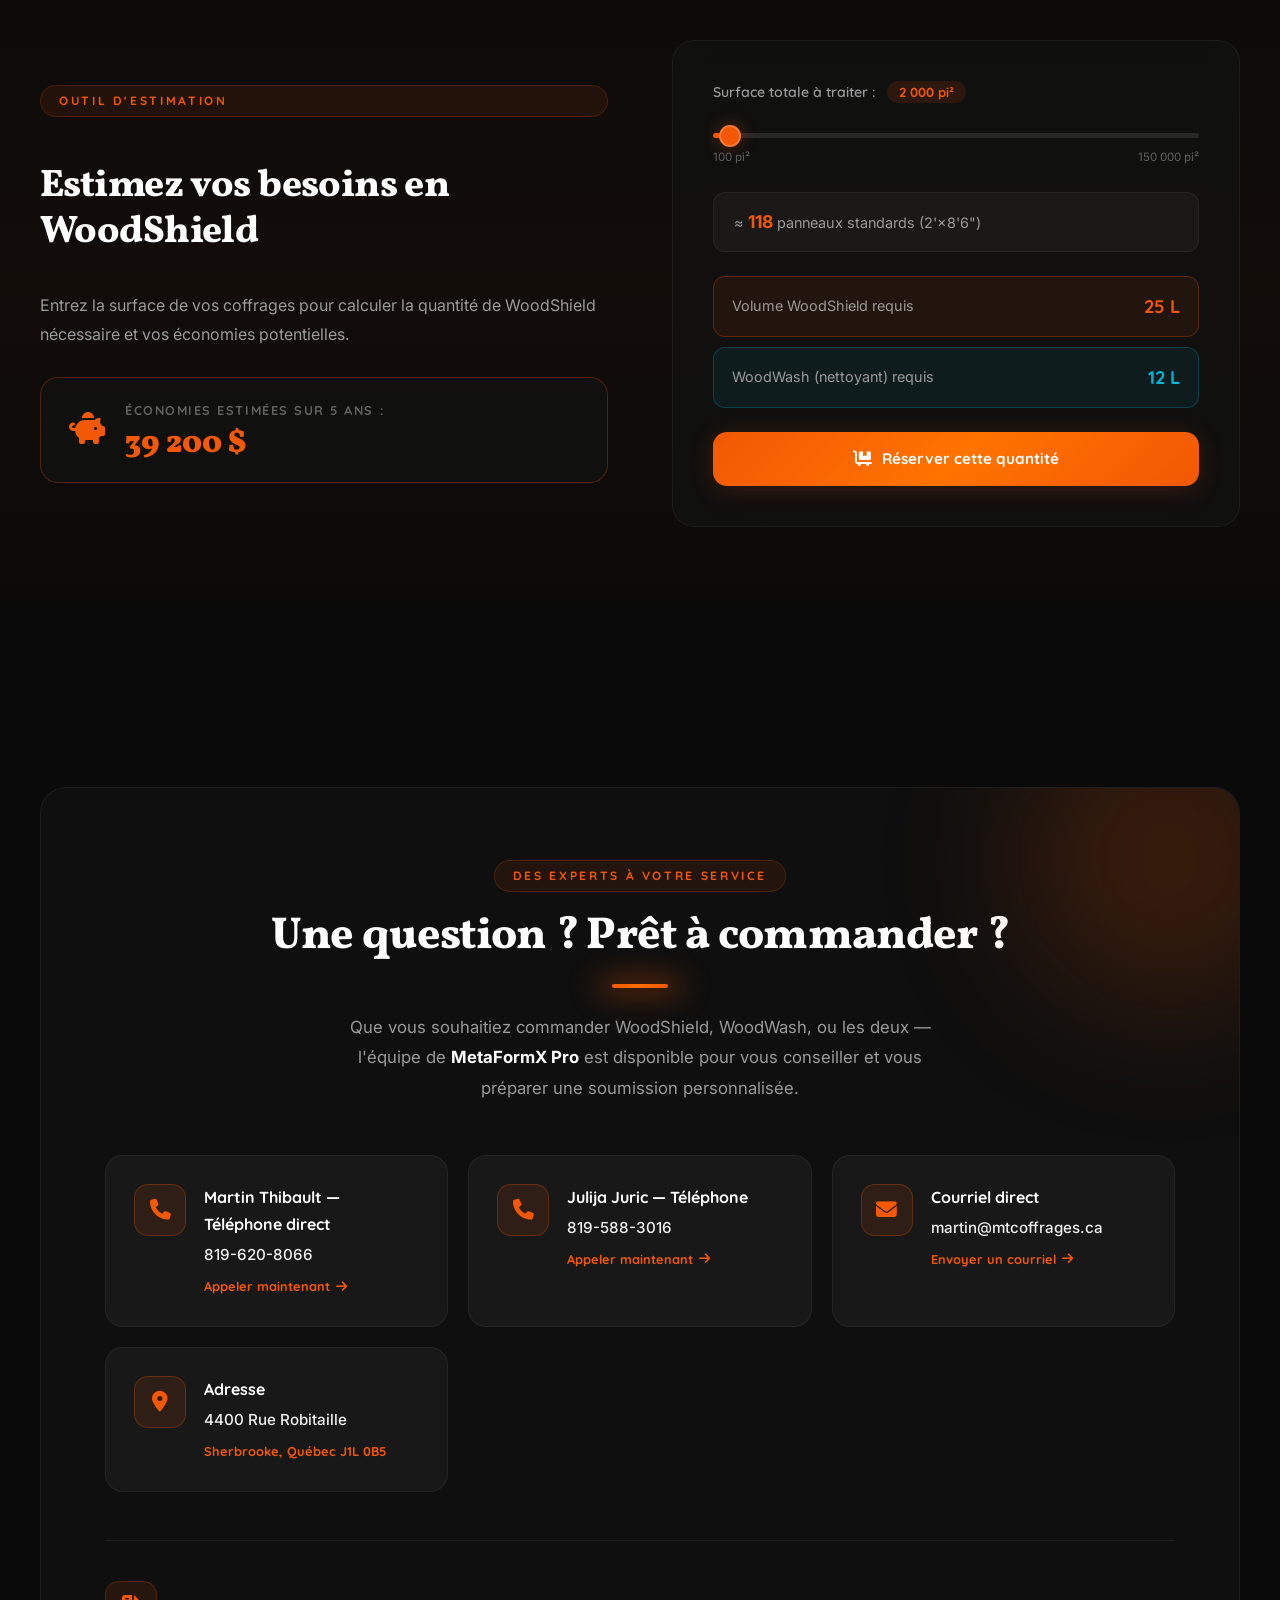
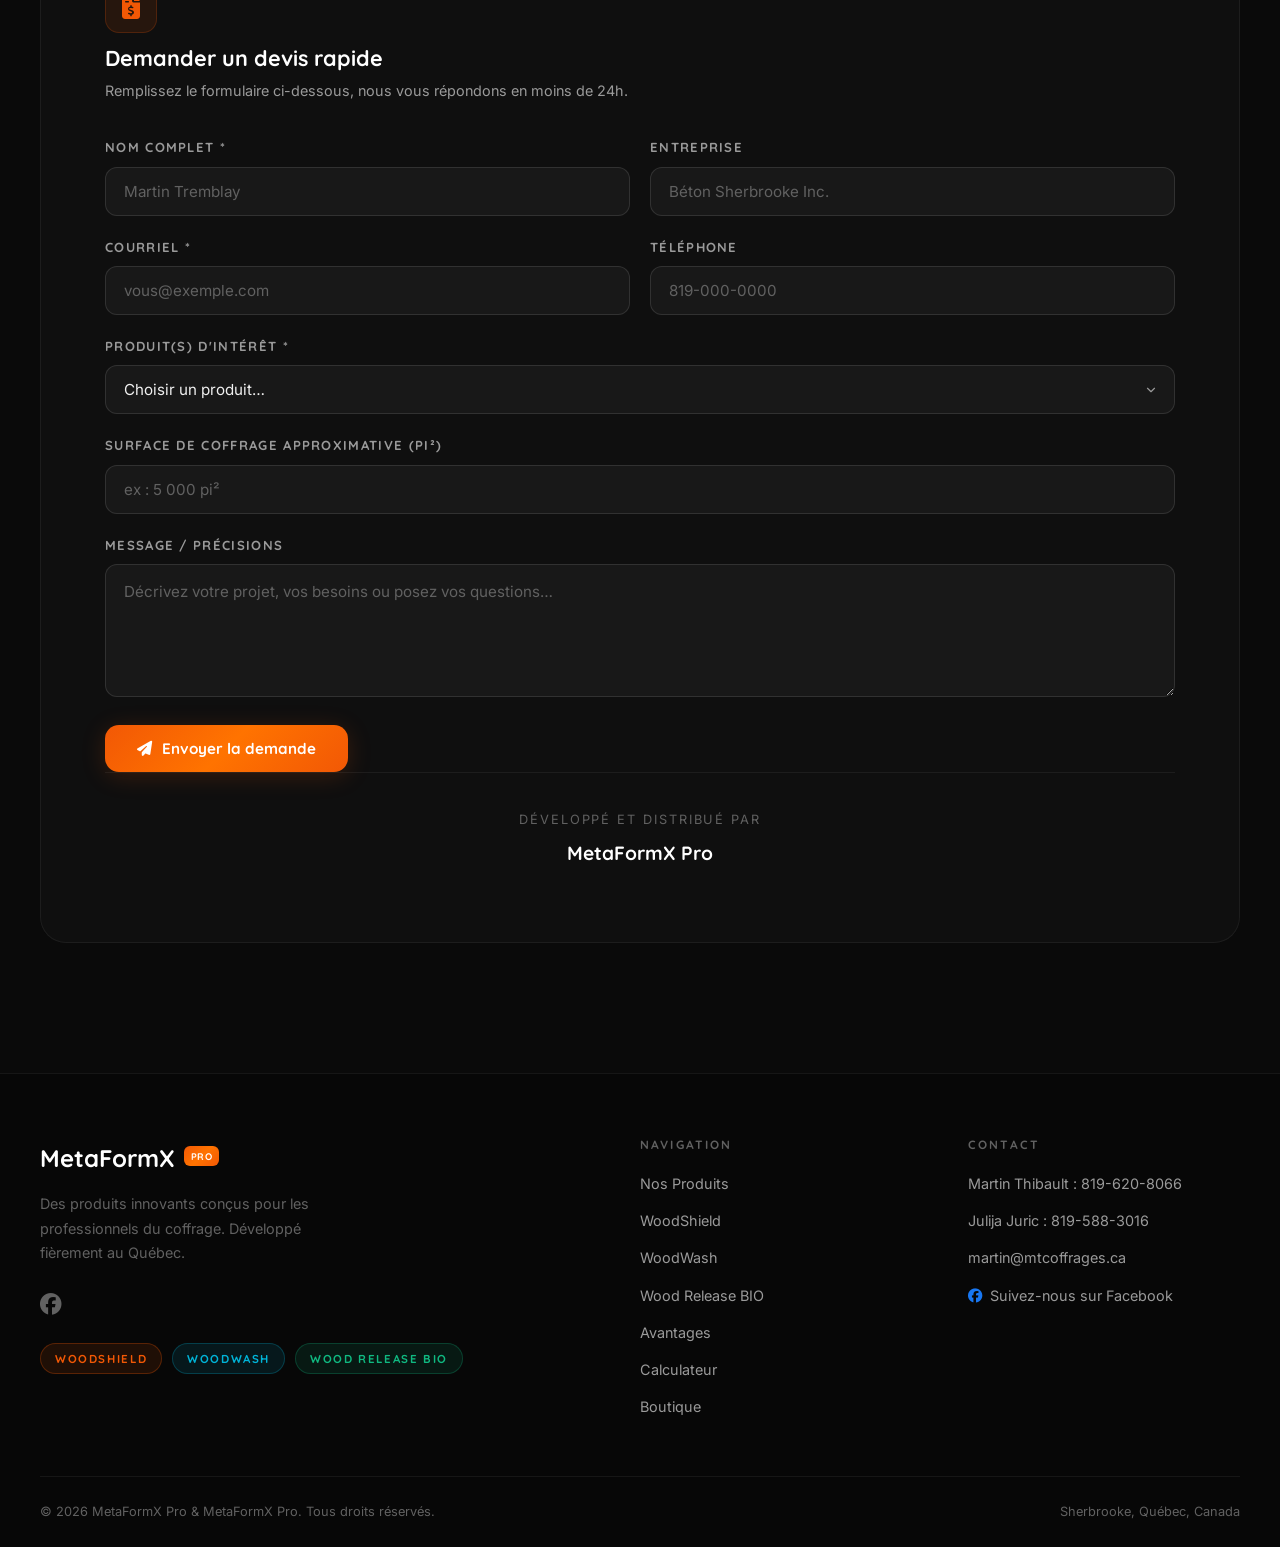
==== commit 699e6129: "Add files via upload" ====
--- a/index.html
+++ b/index.html
@@ -1,4 +1,4 @@
-<!DOCTYPE html>
+﻿<!DOCTYPE html>
 
 
 
@@ -526,7 +526,7 @@
 
 
 
-            "price": "1495.00",
+            "price": "295.95",
 
 
 
@@ -966,7 +966,7 @@
 
 
 
-            "price": "35.95",
+            "price": "195.00",
 
 
 
@@ -1406,7 +1406,7 @@
 
 
 
-            "price": "69.95",
+            "price": "55.95",
 
 
 
@@ -3750,15 +3750,15 @@
 
 
 
-                                <span class="psumm-price-num">1 495 $</span>
-
-
-
-
-
-
-
-                                <span class="psumm-price-unit">+ taxes / Seau 20 L</span>
+                                <span class="psumm-price-num">295,95 $</span>
+
+
+
+
+
+
+
+                                <span class="psumm-price-unit">+ taxes et livraison / Seau 20 L</span>
 
 
 
@@ -4038,15 +4038,15 @@
 
 
 
-                                <span class="psumm-price-num wash-price">35,95 $</span>
-
-
-
-
-
-
-
-                                <span class="psumm-price-unit">+ taxes / Vaporisateur 1 L</span>
+                                <span class="psumm-price-num wash-price">195,00 $</span>
+
+
+
+
+
+
+
+                                <span class="psumm-price-unit">+ taxes et livraison / Vaporisateur 1 L</span>
 
 
 
@@ -4326,15 +4326,15 @@
 
 
 
-                                <span class="psumm-price-num bio-price">69,95 $</span>
-
-
-
-
-
-
-
-                                <span class="psumm-price-unit">+ taxes / Seau 20 L</span>
+                                <span class="psumm-price-num bio-price">55,95 $</span>
+
+
+
+
+
+
+
+                                <span class="psumm-price-unit">+ taxes et livraison / Seau 20 L</span>
 
 
 
@@ -6326,15 +6326,15 @@
 
 
 
-                        <span class="spb-price" id="spb-prod-price">1 495 $</span>
-
-
-
-
-
-
-
-                        <span class="spb-tax">+ taxes</span>
+                        <span class="spb-price" id="spb-prod-price">295,95 $</span>
+
+
+
+
+
+
+
+                        <span class="spb-tax">+ taxes et livraison</span>
 
 
 
